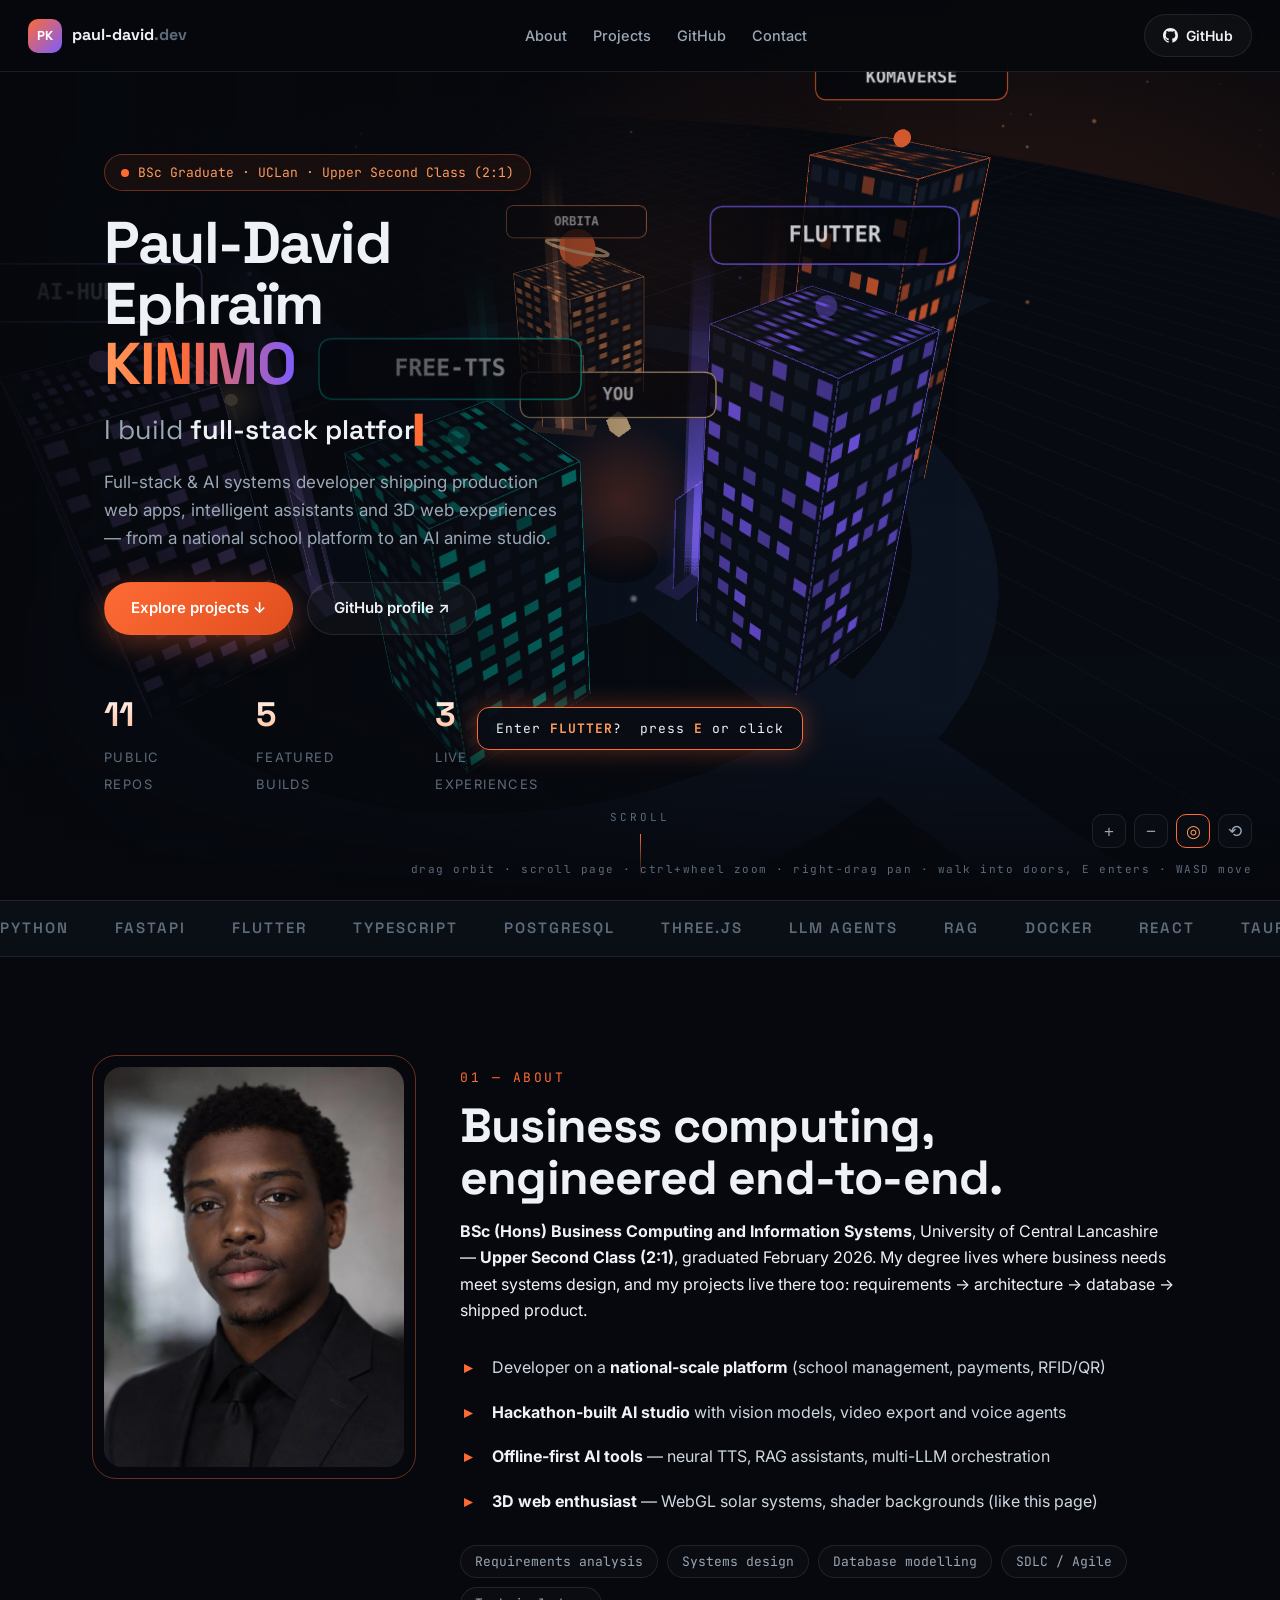
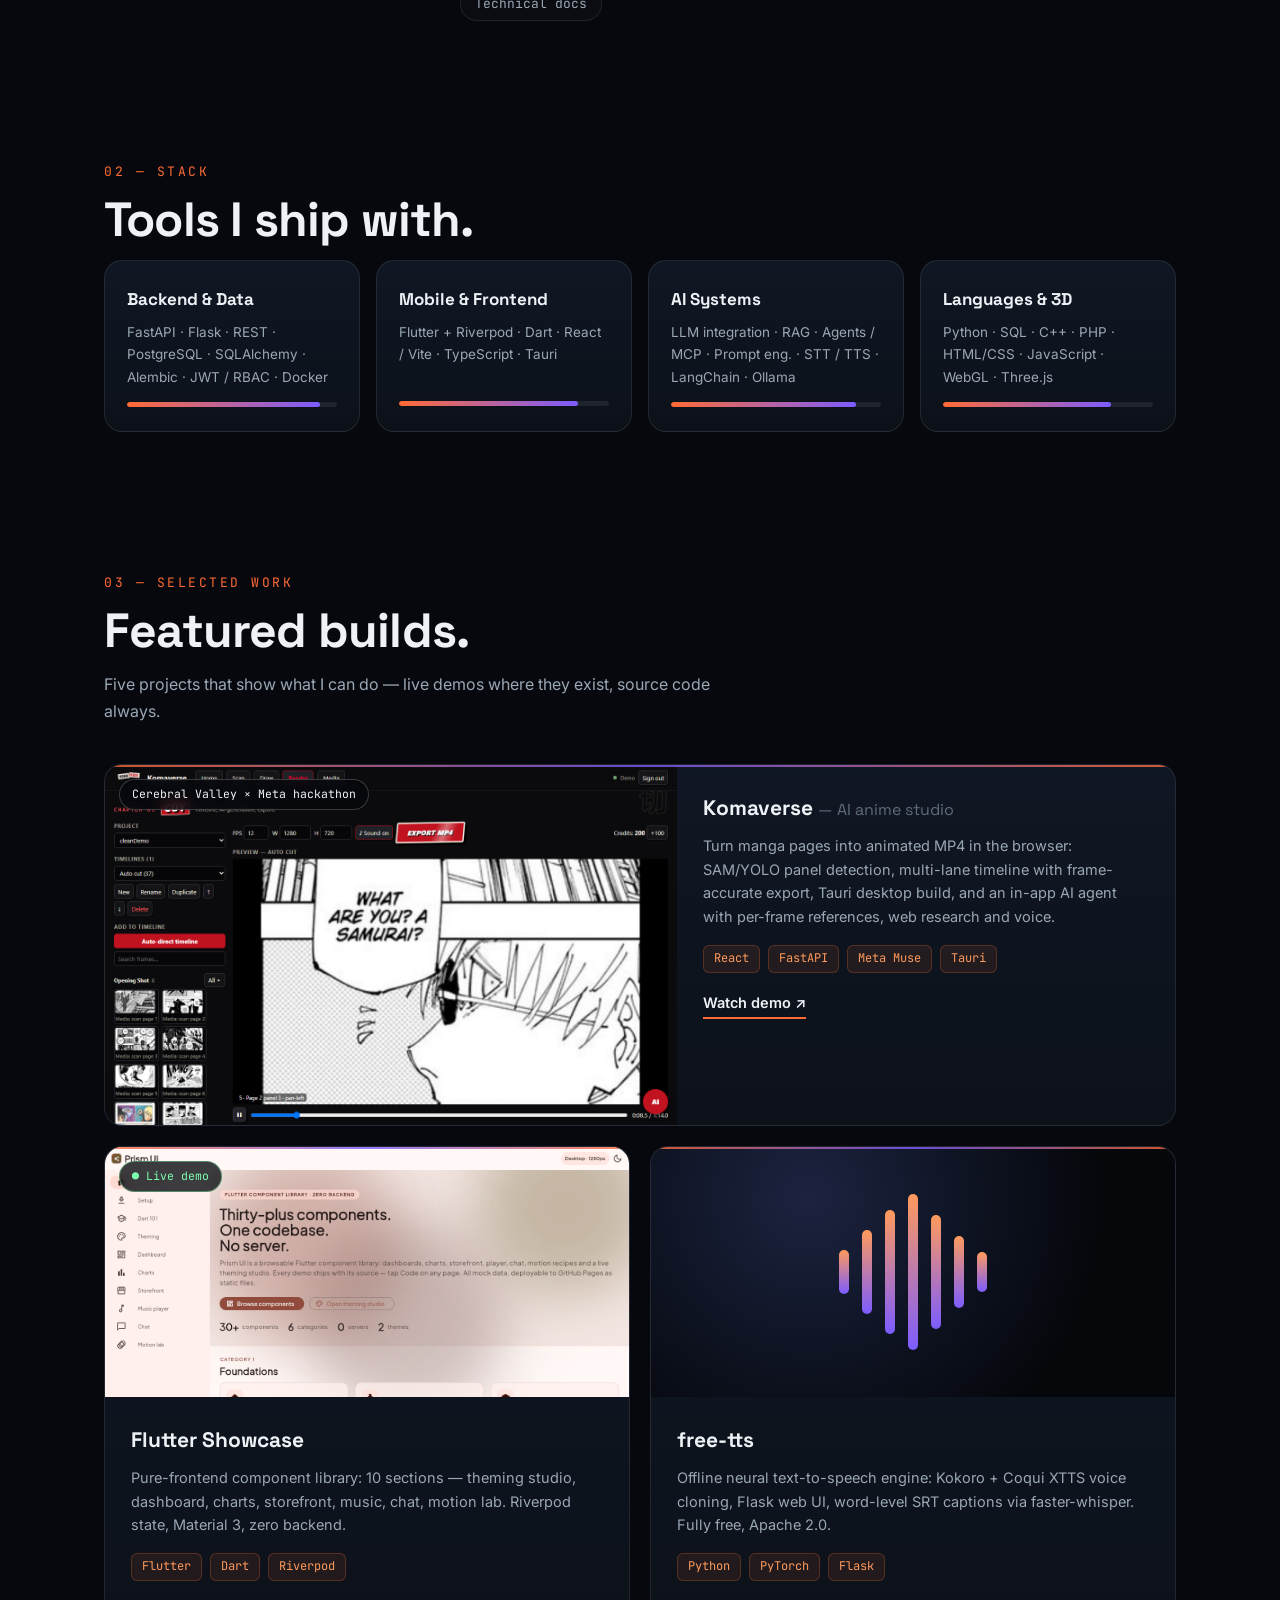
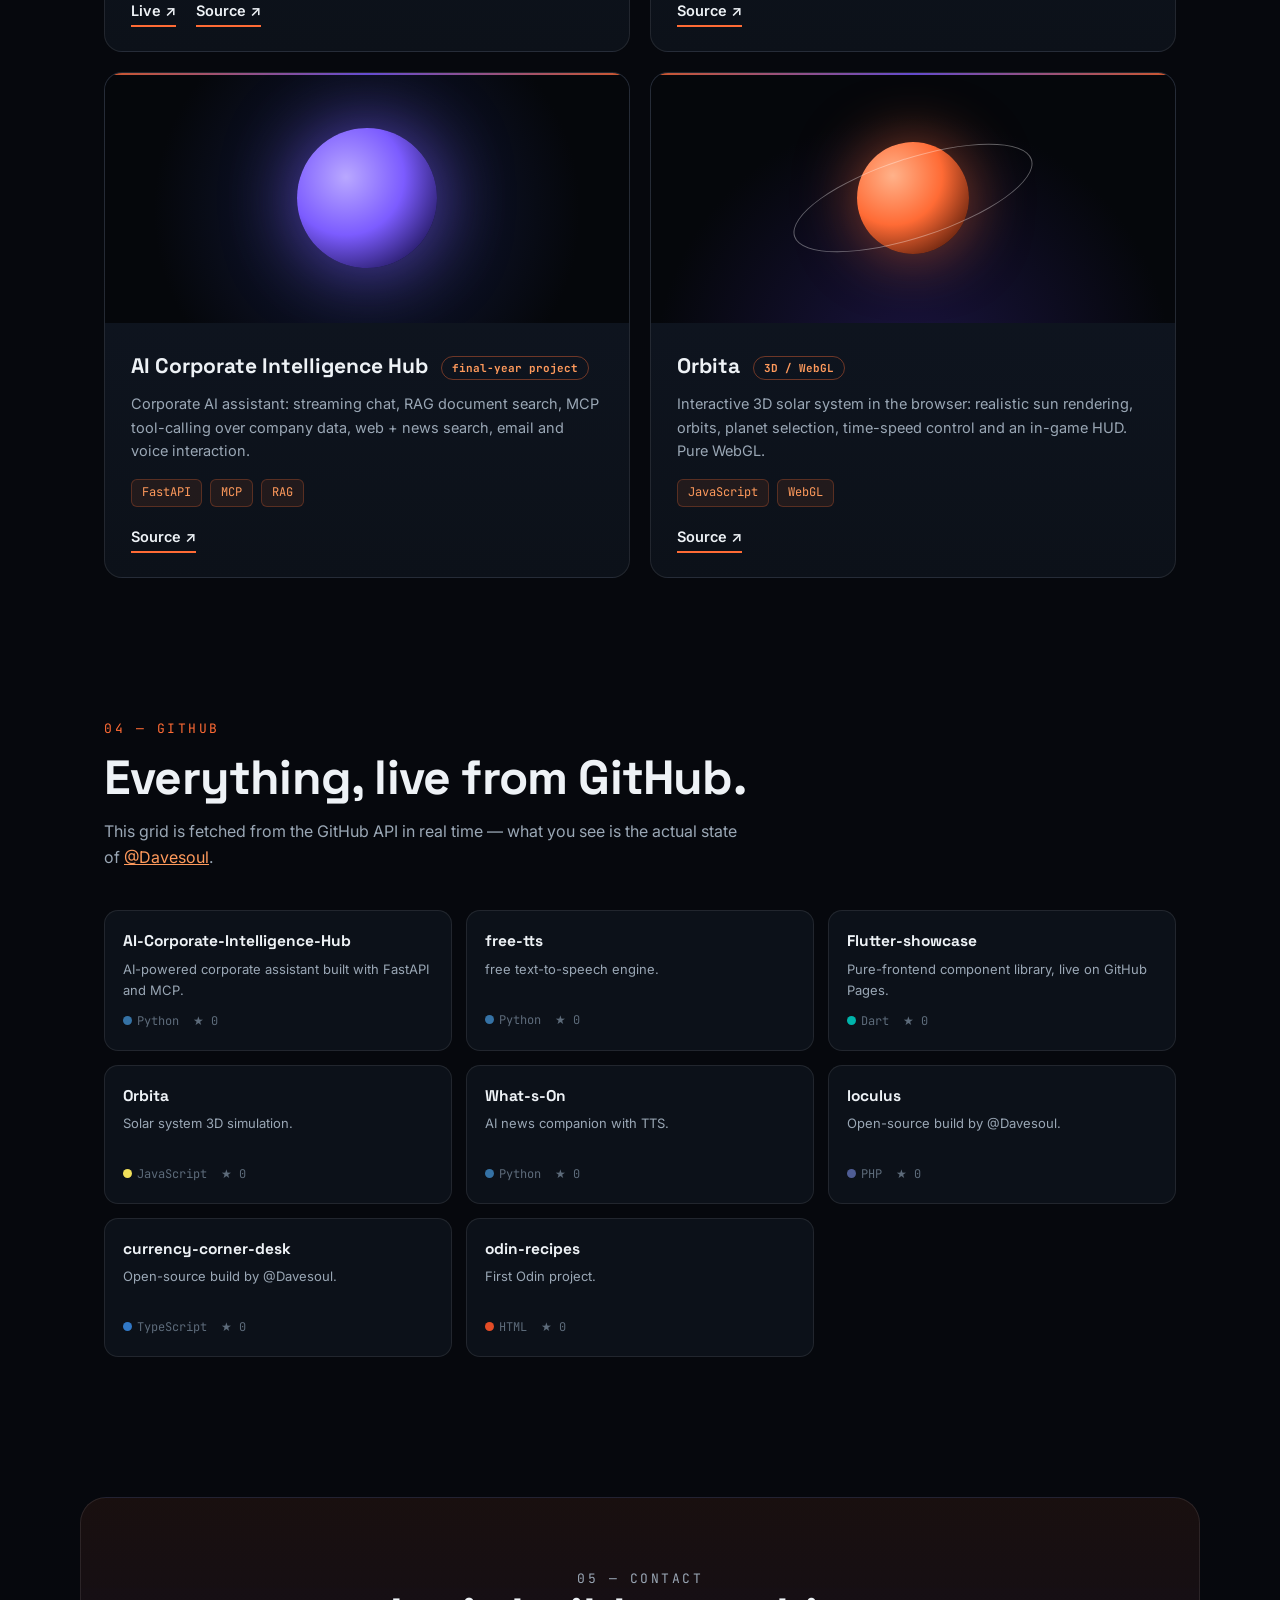
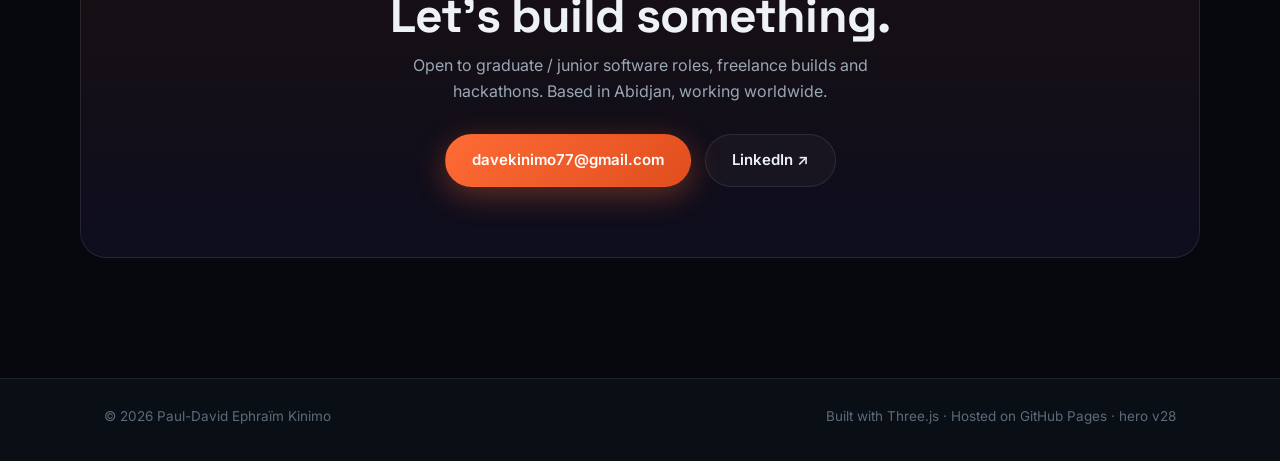
==== index.html @ 2ded1ed2 "HUD: driven-bone parent, metarig presence, hips track values, v28" ====
<!DOCTYPE html>
<html lang="en">
<head>
<meta charset="utf-8">
<meta name="viewport" content="width=device-width, initial-scale=1">
<title>Paul-David Ephraïm Kinimo — Software Engineer · Full-Stack & AI</title>
<meta name="description" content="Portfolio of Paul-David Ephraïm Kinimo: full-stack and AI systems developer. Komaverse, Flutter Showcase, free-tts, Nafema, Orbita.">
<meta property="og:title" content="Paul-David Ephraïm Kinimo — Software Engineer">
<meta property="og:description" content="Full-stack & AI systems developer. Selected work, live demos and open source.">
<meta property="og:type" content="website">
<link rel="icon" href="data:image/svg+xml,%3Csvg xmlns='http://www.w3.org/2000/svg' viewBox='0 0 64 64'%3E%3Crect width='64' height='64' rx='14' fill='%23ff6b35'/%3E%3Ctext x='32' y='42' font-family='Arial' font-size='28' font-weight='bold' text-anchor='middle' fill='white'%3EPK%3C/text%3E%3C/svg%3E">
<link rel="preconnect" href="https://fonts.googleapis.com">
<link rel="preconnect" href="https://fonts.gstatic.com" crossorigin>
<link href="https://fonts.googleapis.com/css2?family=Space+Grotesk:wght@400;500;600;700&family=Inter:wght@400;500;600&family=JetBrains+Mono:wght@400;500&display=swap" rel="stylesheet">
<link rel="stylesheet" href="styles.css?v=5">
</head>
<body>
<div class="cursor-glow" id="cursorGlow"></div>

<nav class="nav" id="nav">
  <a class="brand" href="#top"><span class="brand-mark">PK</span><span class="brand-name">paul-david<span class="dim">.dev</span></span></a>
  <div class="nav-links">
    <a href="#about">About</a>
    <a href="#projects">Projects</a>
    <a href="#github">GitHub</a>
    <a href="#contact">Contact</a>
  </div>
  <a class="btn btn-small" href="https://github.com/Davesoul" target="_blank" rel="noopener">
    <svg viewBox="0 0 16 16" width="15" height="15" fill="currentColor"><path d="M8 0C3.58 0 0 3.58 0 8c0 3.54 2.29 6.53 5.47 7.59.4.07.55-.17.55-.38 0-.19-.01-.82-.01-1.49-2.01.37-2.53-.49-2.69-.94-.09-.23-.48-.94-.82-1.13-.28-.15-.68-.52-.01-.53.63-.01 1.08.58 1.23.82.72 1.21 1.87.87 2.33.66.07-.52.28-.87.51-1.07-1.78-.2-3.64-.89-3.64-3.95 0-.87.31-1.59.82-2.15-.08-.2-.36-1.02.08-2.12 0 0 .67-.21 2.2.82.64-.18 1.32-.27 2-.27s1.36.09 2 .27c1.53-1.04 2.2-.82 2.2-.82.44 1.1.16 1.92.08 2.12.51.56.82 1.27.82 2.15 0 3.07-1.87 3.75-3.65 3.95.29.25.54.73.54 1.48 0 1.07-.01 1.93-.01 2.2 0 .21.15.46.55.38A8.01 8.01 0 0 0 16 8c0-4.42-3.58-8-8-8Z"/></svg>
    GitHub
  </a>
</nav>

<header class="hero" id="top">
  <canvas id="scene"></canvas>
  <div class="hero-shade" aria-hidden="true"></div>
  <div class="hero-inner">
   <div class="hero-copy">
    <p class="eyebrow reveal"><span class="pulse"></span>BSc Graduate · UCLan · Upper Second Class (2:1)</p>
    <h1 class="reveal">Paul-David Ephraïm<br><span class="grad">KINIMO</span></h1>
    <p class="typed-line reveal">I build <span id="typed" class="typed"></span><span class="caret">▍</span></p>
    <p class="lede reveal">Full-stack &amp; AI systems developer shipping production web apps, intelligent assistants and 3D web experiences — from a national school platform to an AI anime studio.</p>
    <div class="hero-cta reveal">
      <a class="btn btn-primary" href="#projects">Explore projects ↓</a>
      <a class="btn btn-ghost" href="https://github.com/Davesoul" target="_blank" rel="noopener">GitHub profile ↗</a>
    </div>
    <div class="stats reveal">
      <div class="stat"><b data-count="11">0</b><span>public repos</span></div>
      <div class="stat"><b data-count="5">0</b><span>featured builds</span></div>
      <div class="stat"><b data-count="3">0</b><span>live experiences</span></div>
    </div>
   </div>
  </div>
  <div class="scroll-hint">scroll<span></span></div>
  <div class="hero-hint">drag orbit · scroll page · ctrl+wheel zoom · right-drag pan · walk into doors, E enters · WASD move</div>
  <div class="door-prompt" id="doorPrompt" hidden></div>
  <div class="cam-controls">
    <button data-cam="zin" aria-label="Zoom in">+</button>
    <button data-cam="zout" aria-label="Zoom out">−</button>
    <button data-cam="follow" aria-label="Follow walker">◎</button>
    <button data-cam="reset" aria-label="Reset view">⟲</button>
  </div>
  <div class="webgl-status" id="webglStatus" hidden></div>
</header>

<div class="marquee"><div class="marquee-track" id="marqueeTrack">
  <span>Python</span><span>FastAPI</span><span>Flutter</span><span>TypeScript</span><span>PostgreSQL</span><span>Three.js</span><span>LLM Agents</span><span>RAG</span><span>Docker</span><span>React</span><span>Tauri</span><span>PyTorch</span>
</div></div>

<section class="section" id="about">
  <div class="wrap about-grid">
    <div class="about-photo reveal" data-tilt>
      <img src="assets/portrait.jpg" alt="Portrait of Paul-David Ephraïm Kinimo">
      <div class="photo-ring"></div>
    </div>
    <div>
      <p class="kicker reveal">01 — About</p>
      <h2 class="reveal">Business computing,<br>engineered end-to-end.</h2>
      <p class="reveal"><strong>BSc (Hons) Business Computing and Information Systems</strong>, University of Central Lancashire — <strong>Upper Second Class (2:1)</strong>, graduated February 2026. My degree lives where business needs meet systems design, and my projects live there too: requirements → architecture → database → shipped product.</p>
      <ul class="checklist reveal">
        <li>Developer on a <strong>national-scale platform</strong> (school management, payments, RFID/QR)</li>
        <li><strong>Hackathon-built AI studio</strong> with vision models, video export and voice agents</li>
        <li><strong>Offline-first AI tools</strong> — neural TTS, RAG assistants, multi-LLM orchestration</li>
        <li><strong>3D web enthusiast</strong> — WebGL solar systems, shader backgrounds (like this page)</li>
      </ul>
      <div class="chip-row reveal">
        <span class="chip">Requirements analysis</span><span class="chip">Systems design</span><span class="chip">Database modelling</span><span class="chip">SDLC / Agile</span><span class="chip">Technical docs</span>
      </div>
    </div>
  </div>
</section>

<section class="section" id="skills">
  <div class="wrap">
    <p class="kicker reveal">02 — Stack</p>
    <h2 class="reveal">Tools I ship with.</h2>
    <div class="skills-grid">
      <div class="skill-card reveal"><h3>Backend &amp; Data</h3><p>FastAPI · Flask · REST · PostgreSQL · SQLAlchemy · Alembic · JWT / RBAC · Docker</p><div class="bar"><i style="width:92%"></i></div></div>
      <div class="skill-card reveal"><h3>Mobile &amp; Frontend</h3><p>Flutter + Riverpod · Dart · React / Vite · TypeScript · Tauri</p><div class="bar"><i style="width:85%"></i></div></div>
      <div class="skill-card reveal"><h3>AI Systems</h3><p>LLM integration · RAG · Agents / MCP · Prompt eng. · STT / TTS · LangChain · Ollama</p><div class="bar"><i style="width:88%"></i></div></div>
      <div class="skill-card reveal"><h3>Languages &amp; 3D</h3><p>Python · SQL · C++ · PHP · HTML/CSS · JavaScript · WebGL · Three.js</p><div class="bar"><i style="width:80%"></i></div></div>
    </div>
  </div>
</section>

<section class="section" id="projects">
  <div class="wrap">
    <p class="kicker reveal">03 — Selected work</p>
    <h2 class="reveal">Featured builds.</h2>
    <p class="sub reveal">Five projects that show what I can do — live demos where they exist, source code always.</p>
    <div class="proj-grid">

      <article class="card span2 reveal" data-tilt>
        <div class="thumb video-embed"><iframe src="https://www.youtube-nocookie.com/embed/npx_7S3tkvU?rel=0" title="Komaverse — hackathon walkthrough" loading="lazy" allow="accelerometer; autoplay; clipboard-write; encrypted-media; gyroscope; picture-in-picture" allowfullscreen></iframe><span class="badge">Cerebral Valley × Meta hackathon</span></div>
        <div class="card-body">
          <h3>Komaverse <span class="arrow">— AI anime studio</span></h3>
          <p>Turn manga pages into animated MP4 in the browser: SAM/YOLO panel detection, multi-lane timeline with frame-accurate export, Tauri desktop build, and an in-app AI agent with per-frame references, web research and voice.</p>
          <div class="tags"><span>React</span><span>FastAPI</span><span>Meta Muse</span><span>Tauri</span></div>
          <div class="links"><a href="https://youtu.be/npx_7S3tkvU" target="_blank" rel="noopener">Watch demo ↗</a></div>
        </div>
      </article>

      <article class="card reveal" data-tilt>
        <div class="thumb"><img src="assets/flutter-showcase.png" alt="Flutter Showcase live demo screenshot" loading="lazy"><span class="badge live">● Live demo</span></div>
        <div class="card-body">
          <h3>Flutter Showcase</h3>
          <p>Pure-frontend component library: 10 sections — theming studio, dashboard, charts, storefront, music, chat, motion lab. Riverpod state, Material 3, zero backend.</p>
          <div class="tags"><span>Flutter</span><span>Dart</span><span>Riverpod</span></div>
          <div class="links"><a href="https://davesoul.github.io/Flutter-showcase/" target="_blank" rel="noopener">Live ↗</a><a href="https://github.com/Davesoul/Flutter-showcase" target="_blank" rel="noopener">Source ↗</a></div>
        </div>
      </article>

      <article class="card reveal" data-tilt>
        <div class="thumb thumb-tts"><div class="wave" aria-hidden="true"><i></i><i></i><i></i><i></i><i></i><i></i><i></i></div></div>
        <div class="card-body">
          <h3>free-tts</h3>
          <p>Offline neural text-to-speech engine: Kokoro + Coqui XTTS voice cloning, Flask web UI, word-level SRT captions via faster-whisper. Fully free, Apache 2.0.</p>
          <div class="tags"><span>Python</span><span>PyTorch</span><span>Flask</span></div>
          <div class="links"><a href="https://github.com/Davesoul/free-tts" target="_blank" rel="noopener">Source ↗</a></div>
        </div>
      </article>

      <article class="card reveal" data-tilt>
        <div class="thumb thumb-ai"><div class="orb" aria-hidden="true"></div></div>
        <div class="card-body">
          <h3>AI Corporate Intelligence Hub <span class="mini">final-year project</span></h3>
          <p>Corporate AI assistant: streaming chat, RAG document search, MCP tool-calling over company data, web + news search, email and voice interaction.</p>
          <div class="tags"><span>FastAPI</span><span>MCP</span><span>RAG</span></div>
          <div class="links"><a href="https://github.com/Davesoul/AI-Corporate-Intelligence-Hub" target="_blank" rel="noopener">Source ↗</a></div>
        </div>
      </article>

      <article class="card reveal" data-tilt>
        <div class="thumb thumb-orbita"><div class="planet" aria-hidden="true"></div><div class="orbit-ring" aria-hidden="true"></div></div>
        <div class="card-body">
          <h3>Orbita <span class="mini">3D / WebGL</span></h3>
          <p>Interactive 3D solar system in the browser: realistic sun rendering, orbits, planet selection, time-speed control and an in-game HUD. Pure WebGL.</p>
          <div class="tags"><span>JavaScript</span><span>WebGL</span></div>
          <div class="links"><a href="https://github.com/Davesoul/Orbita" target="_blank" rel="noopener">Source ↗</a></div>
        </div>
      </article>

    </div>

  </div>
</section>

<section class="section" id="github">
  <div class="wrap">
    <p class="kicker reveal">04 — GitHub</p>
    <h2 class="reveal">Everything, live from GitHub.</h2>
    <p class="sub reveal">This grid is fetched from the GitHub API in real time — what you see is the actual state of <a class="inline" href="https://github.com/Davesoul" target="_blank" rel="noopener">@Davesoul</a>.</p>
    <div class="repo-grid" id="repoGrid"><p class="loading">Loading repositories…</p></div>
  </div>
</section>

<section class="section" id="contact">
  <div class="wrap contact-box reveal">
    <p class="kicker">05 — Contact</p>
    <h2>Let's build something.</h2>
    <p>Open to graduate / junior software roles, freelance builds and hackathons. Based in Abidjan, working worldwide.</p>
    <div class="hero-cta">
      <a class="btn btn-primary" href="mailto:davekinimo77@gmail.com">davekinimo77@gmail.com</a>
      <a class="btn btn-ghost" href="https://www.linkedin.com/in/dave-kinimo-028955311/" target="_blank" rel="noopener">LinkedIn ↗</a>
    </div>
  </div>
</section>

<footer>
  <div class="wrap foot">
    <span>© <span id="year">2026</span> Paul-David Ephraïm Kinimo</span>
    <span>Built with Three.js · Hosted on GitHub Pages · <span id="heroVer">hero v28</span></span>
  </div>
</footer>

<script src="vendor/three.min.js"></script>
<script src="vendor/fflate.min.js"></script>
<script src="vendor/FBXLoader.js"></script>
<script src="main.js?v=5" defer></script>
<script src="hero.js?v=28" defer></script>
</body>
</html>
---- styles.css ----
:root{
  --bg:#06080d; --bg2:#0a0e15; --panel:#0c1119; --panel2:#101724;
  --ink:#eef2f6; --muted:#9aa7b5; --faint:#5d6b7a;
  --ember:#ff6b35; --ember2:#ff9a5c; --violet:#7c5cff;
  --line:rgba(255,255,255,.09); --radius:18px;
  --font-d:'Space Grotesk',sans-serif; --font-b:'Inter',sans-serif; --font-m:'JetBrains Mono',monospace;
}
*{margin:0;padding:0;box-sizing:border-box}
html{scroll-behavior:smooth}
body{background:var(--bg);color:var(--ink);font-family:var(--font-b);font-size:16px;line-height:1.65;overflow-x:hidden}
::selection{background:var(--ember);color:#000}
a{color:inherit}
.wrap{max-width:1120px;margin:0 auto;padding:0 24px}
.cursor-glow{position:fixed;width:520px;height:520px;border-radius:50%;pointer-events:none;z-index:1;
  background:radial-gradient(circle,rgba(255,107,53,.07),transparent 65%);transform:translate(-50%,-50%);left:50%;top:30%}
/* ---------- nav ---------- */
.nav{position:fixed;top:0;left:0;right:0;z-index:50;display:flex;align-items:center;justify-content:space-between;
  padding:14px 28px;background:rgba(6,8,13,.9);backdrop-filter:blur(16px);-webkit-backdrop-filter:blur(16px);border-bottom:1px solid var(--line)}
.brand{display:flex;align-items:center;gap:10px;text-decoration:none;font-family:var(--font-d);font-weight:700}
.brand-mark{display:grid;place-items:center;width:34px;height:34px;border-radius:10px;font-size:13px;
  background:linear-gradient(135deg,var(--ember),var(--violet));color:#fff}
.brand-name .dim{color:var(--faint)}
.nav-links{display:flex;gap:26px}
.nav-links a{text-decoration:none;color:var(--muted);font-size:14.5px;font-weight:500;transition:color .2s}
.nav-links a:hover{color:var(--ink)}
.nav-links a.active{color:var(--ember2)}
/* ---------- buttons ---------- */
.btn{display:inline-flex;align-items:center;gap:8px;padding:13px 26px;border-radius:999px;font-weight:600;font-size:15px;
  text-decoration:none;transition:transform .18s,box-shadow .18s,background .18s,border-color .18s;border:1px solid transparent;cursor:pointer}
.btn:hover{transform:translateY(-2px)}
.btn-primary{background:linear-gradient(135deg,var(--ember),#e14e1e);color:#fff;box-shadow:0 8px 30px rgba(255,107,53,.35)}
.btn-ghost{border-color:var(--line);color:var(--ink);background:rgba(255,255,255,.03)}
.btn-ghost:hover{border-color:var(--ember)}
.btn-small{padding:9px 18px;font-size:14px;border-color:var(--line);background:rgba(255,255,255,.03)}
/* ---------- hero ---------- */
.hero{position:relative;min-height:100vh;display:flex;align-items:center;overflow:hidden;
  background:
    radial-gradient(900px 500px at 78% 30%,rgba(255,107,53,.14),transparent 65%),
    radial-gradient(700px 500px at 12% 85%,rgba(124,92,255,.12),transparent 65%),
    radial-gradient(500px 400px at 50% 50%,rgba(255,107,53,.05),transparent 70%),
    var(--bg)}
#scene{position:absolute;inset:0;width:100%;height:100%;display:block}
.hero-shade{position:absolute;inset:0;z-index:1;pointer-events:none;background:
    linear-gradient(90deg,rgba(6,8,13,.94),rgba(6,8,13,.62) 32%,rgba(6,8,13,.15) 55%,rgba(6,8,13,0) 75%),
    linear-gradient(0deg,var(--bg) 0%,rgba(6,8,13,0) 22%)}
.hero-inner{position:relative;z-index:2;max-width:1120px;margin:0 auto;padding:130px 24px 80px;width:100%}
.eyebrow{display:inline-flex;align-items:center;gap:9px;font-family:var(--font-m);font-size:13px;color:var(--ember2);
  border:1px solid rgba(255,107,53,.35);border-radius:999px;padding:7px 16px;background:rgba(255,107,53,.07);margin-bottom:22px}
.pulse{width:8px;height:8px;border-radius:50%;background:var(--ember);animation:pulse 1.8s infinite}
@keyframes pulse{0%,100%{box-shadow:0 0 0 0 rgba(255,107,53,.5)}50%{box-shadow:0 0 0 9px rgba(255,107,53,0)}}
.hero h1{font-family:var(--font-d);font-size:clamp(44px,7.5vw,92px);line-height:1.02;letter-spacing:-1.5px;font-weight:700}
.grad{background:linear-gradient(92deg,var(--ember2),var(--ember) 40%,var(--violet));-webkit-background-clip:text;background-clip:text;color:transparent}
.typed-line{font-family:var(--font-d);font-size:clamp(19px,2.6vw,27px);margin-top:14px;color:var(--muted);min-height:1.6em}
.typed{color:var(--ink);font-weight:600}
.caret{color:var(--ember);animation:blink 1s steps(1) infinite}
@keyframes blink{50%{opacity:0}}
.lede{max-width:620px;color:var(--muted);margin-top:16px;font-size:17px}
.hero-cta{display:flex;gap:14px;margin-top:30px;flex-wrap:wrap}
.stats{display:flex;gap:44px;margin-top:52px}
.stat b{display:block;font-family:var(--font-d);font-size:34px;background:linear-gradient(180deg,#fff,#ffb28a);-webkit-background-clip:text;background-clip:text;color:transparent}
.stat span{font-size:13px;color:var(--faint);text-transform:uppercase;letter-spacing:1.4px}
.scroll-hint{position:absolute;bottom:22px;left:50%;transform:translateX(-50%);font-family:var(--font-m);font-size:11px;
  letter-spacing:3px;color:var(--faint);text-transform:uppercase;display:flex;flex-direction:column;align-items:center;gap:8px;z-index:2}
.scroll-hint span{width:1px;height:44px;background:linear-gradient(var(--ember),transparent);animation:drop 1.8s infinite}
@keyframes drop{0%{transform:scaleY(0);transform-origin:top}55%{transform:scaleY(1);transform-origin:top}56%{transform-origin:bottom}100%{transform:scaleY(0);transform-origin:bottom}}
.hero-hint{position:absolute;bottom:22px;right:28px;font-family:var(--font-m);font-size:11px;letter-spacing:1.5px;
  color:var(--faint);z-index:2;text-align:right}
@media(max-width:900px){.hero-hint{bottom:12px;right:12px;left:12px;text-align:center;font-size:10px}}
.cam-controls{position:absolute;bottom:52px;right:28px;z-index:2;display:flex;gap:8px}
.cam-controls button{width:34px;height:34px;border-radius:10px;border:1px solid var(--line);
  background:rgba(10,14,21,.8);color:var(--muted);font-size:17px;line-height:1;cursor:pointer;backdrop-filter:blur(8px);
  display:grid;place-items:center;transition:border-color .2s,color .2s}
.cam-controls button:hover{border-color:var(--ember);color:var(--ink)}
.cam-controls button.on{border-color:var(--ember);color:var(--ember2)}
#scene{touch-action:pan-y}
.door-prompt{position:absolute;bottom:150px;left:50%;transform:translateX(-50%);z-index:3;font-family:var(--font-m);
  font-size:13px;letter-spacing:1px;color:var(--ink);background:rgba(10,14,21,.92);border:1px solid var(--ember);
  border-radius:12px;padding:10px 18px;cursor:pointer;box-shadow:0 0 24px rgba(255,107,53,.35);white-space:nowrap}
.door-prompt b{color:var(--ember2)}
.door-prompt[hidden]{display:none}
.hero-inner{pointer-events:none}
.hero-inner a{pointer-events:auto}
.hero-copy{max-width:470px}
.hero h1{font-size:clamp(40px,4.6vw,62px)}
html,body{overflow-x:hidden}
@media(max-width:900px){
  .hero h1{font-size:clamp(1.9rem,10vw,2.6rem)}
  .typed-line{font-size:1rem}
  .stat b{font-size:26px}
  .stat span{font-size:11px;letter-spacing:1px}
  .eyebrow{font-size:10px;max-width:100%}
  .lede{font-size:.95rem;max-width:100%}
  .stats{flex-wrap:wrap;gap:14px}
  .door-prompt{white-space:normal;text-align:center;max-width:92vw;bottom:auto;top:120px;font-size:12px}
  .hero-hint{font-size:9px;white-space:normal;max-width:92vw;overflow-wrap:anywhere}
  .nav-links{display:none}
  .nav{padding:12px 16px}
  .btn-small{padding:9px 14px;font-size:13px}
  .lede{overflow-wrap:break-word}
  .hero-inner{padding:110px 18px 0}
}
.webgl-status{position:absolute;bottom:100px;right:28px;z-index:2;max-width:340px;font-family:var(--font-m);
  font-size:12px;color:#ffd9a0;background:rgba(60,20,5,.85);border:1px solid rgba(255,107,53,.6);
  border-radius:12px;padding:10px 14px}
.webgl-status[hidden]{display:none}
/* ---------- marquee ---------- */
.marquee{border-top:1px solid var(--line);border-bottom:1px solid var(--line);overflow:hidden;background:var(--bg2);padding:15px 0;position:relative;z-index:2}
.marquee-track{display:flex;gap:46px;width:max-content;animation:scroll 26s linear infinite;font-family:var(--font-d);font-weight:600;
  font-size:15px;letter-spacing:2px;text-transform:uppercase;color:var(--faint);white-space:nowrap}
.marquee-track span:hover{color:var(--ember2)}
@keyframes scroll{to{transform:translateX(-50%)}}
/* ---------- sections ---------- */
.section{padding:110px 0 30px;position:relative;z-index:2}
.kicker{font-family:var(--font-m);font-size:13px;letter-spacing:2.5px;color:var(--ember);text-transform:uppercase;margin-bottom:12px}
.section h2{font-family:var(--font-d);font-size:clamp(30px,4.4vw,48px);letter-spacing:-.8px;line-height:1.08;margin-bottom:14px}
.sub{color:var(--muted);max-width:640px;margin-bottom:40px}
.sub .inline{color:var(--ember2)}
/* ---------- about ---------- */
.about-grid{display:grid;grid-template-columns:300px 1fr;gap:56px;align-items:start}
.about-photo{position:relative}
.about-photo img{width:100%;aspect-ratio:3/4;object-fit:cover;object-position:top;border-radius:var(--radius);display:block;filter:saturate(.92)}
.photo-ring{position:absolute;inset:-12px;border:1px solid rgba(255,107,53,.4);border-radius:24px;pointer-events:none;animation:ringpulse 3s ease-in-out infinite}
@keyframes ringpulse{0%,100%{box-shadow:0 0 0 0 rgba(255,107,53,0);border-color:rgba(255,107,53,.4)}50%{box-shadow:0 0 34px 2px rgba(255,107,53,.35);border-color:rgba(255,107,53,.9)}}
.about-photo{transition:transform .25s}
.about-photo img{transition:box-shadow .3s}
.about-photo:hover img{box-shadow:0 24px 70px rgba(255,107,53,.35)}
.checklist{list-style:none;margin:22px 0}
.checklist li{padding:9px 0 9px 32px;position:relative;color:#cfd8e1}
.checklist li::before{content:"▸";position:absolute;left:4px;color:var(--ember);font-weight:700}
.checklist strong{color:var(--ink)}
.chip-row{display:flex;flex-wrap:wrap;gap:9px}
.chip{font-size:13px;font-family:var(--font-m);border:1px solid var(--line);border-radius:999px;padding:5px 14px;color:var(--muted);background:rgba(255,255,255,.02)}
/* ---------- skills ---------- */
.skills-grid{display:grid;grid-template-columns:repeat(4,1fr);gap:16px}
.skill-card{background:linear-gradient(180deg,var(--panel2),var(--panel));border:1px solid var(--line);border-radius:var(--radius);padding:24px 22px;transition:border-color .25s,transform .25s}
.skill-card:hover{border-color:rgba(255,107,53,.5);transform:translateY(-4px)}
.skill-card h3{font-family:var(--font-d);font-size:17px;margin-bottom:8px}
.skill-card p{font-size:13.5px;color:var(--muted);min-height:66px}
.bar{height:5px;border-radius:3px;background:rgba(255,255,255,.08);margin-top:14px;overflow:hidden}
.bar i{display:block;height:100%;border-radius:3px;background:linear-gradient(90deg,var(--ember),var(--violet))}
/* ---------- projects ---------- */
.proj-grid{display:grid;grid-template-columns:repeat(2,1fr);gap:20px}
.card{background:linear-gradient(180deg,var(--panel2),var(--panel));border:1px solid var(--line);border-radius:var(--radius);
  overflow:hidden;transition:transform .25s,border-color .25s,box-shadow .25s;will-change:transform}
.card:hover{border-color:rgba(255,107,53,.55);box-shadow:0 24px 60px rgba(0,0,0,.5)}
.card.span2{grid-column:span 2;display:grid;grid-template-columns:1.15fr 1fr}
.card.span2 .thumb{min-height:360px}
.thumb{position:relative;min-height:250px;overflow:hidden;background:#05070b}
.thumb img,.thumb video,.thumb iframe{width:100%;height:100%;object-fit:cover;object-position:top;display:block;position:absolute;inset:0;transition:transform .5s;border:0}
.thumb.video-embed{background:url(assets/komaverse.png) center top/cover no-repeat}
.card:hover .thumb img,.card:hover .thumb video{transform:scale(1.07)}
.card::before{content:"";position:absolute;top:0;left:0;right:0;height:2px;z-index:2;
  background:linear-gradient(90deg,var(--ember),var(--violet),var(--ember));opacity:.8}
.badge{position:absolute;top:14px;left:14px;font-family:var(--font-m);font-size:11.5px;background:rgba(6,8,13,.78);color:var(--ink);
  border:1px solid rgba(255,255,255,.2);padding:5px 12px;border-radius:999px;backdrop-filter:blur(6px)}
.badge.live{color:#7dffb0;border-color:rgba(125,255,176,.4)}
.card-body{padding:26px 26px 24px}
.card-body h3{font-family:var(--font-d);font-size:21px;margin-bottom:8px}
.card-body h3 .arrow{color:var(--faint);font-weight:400;font-size:16px}
.card-body .mini{display:inline-block;vertical-align:middle;font-family:var(--font-m);font-size:11px;color:var(--ember2);
  border:1px solid rgba(255,107,53,.4);border-radius:999px;padding:2px 10px;margin-left:8px}
.card-body p{color:var(--muted);font-size:14.5px}
.tags{display:flex;flex-wrap:wrap;gap:8px;margin:16px 0 18px}
.tags span{font-family:var(--font-m);font-size:12px;color:var(--ember2);background:rgba(255,107,53,.09);
  border:1px solid rgba(255,107,53,.25);border-radius:6px;padding:3px 10px}
.links{display:flex;gap:20px}
.links a{font-weight:600;font-size:14.5px;text-decoration:none;color:var(--ink);border-bottom:2px solid var(--ember);padding-bottom:2px}
.links a:hover{color:var(--ember2)}
/* css-art thumbs */
.thumb-tts{background:radial-gradient(circle at 30% 20%,#1b2340,#05070b 70%)}
.wave{position:absolute;inset:0;display:flex;align-items:center;justify-content:center;gap:13px}
.wave i{width:10px;border-radius:5px;background:linear-gradient(180deg,var(--ember2),var(--violet));animation:wv 1.2s ease-in-out infinite}
.wave i:nth-child(1){height:44px}.wave i:nth-child(2){height:84px;animation-delay:.1s}.wave i:nth-child(3){height:124px;animation-delay:.2s}
.wave i:nth-child(4){height:156px;animation-delay:.3s}.wave i:nth-child(5){height:114px;animation-delay:.4s}
.wave i:nth-child(6){height:72px;animation-delay:.5s}.wave i:nth-child(7){height:40px;animation-delay:.6s}
@keyframes wv{0%,100%{transform:scaleY(.55)}50%{transform:scaleY(1)}}
.thumb-ai{background:radial-gradient(circle at 50% 55%,#141b3d,#05070b 72%)}
.orb{position:absolute;top:50%;left:50%;width:140px;height:140px;transform:translate(-50%,-50%);border-radius:50%;
  background:radial-gradient(circle at 35% 35%,#b9a8ff,#7c5cff 45%,#2a1e6e 80%);box-shadow:0 0 70px rgba(124,92,255,.65);animation:float 5s ease-in-out infinite}
@keyframes float{0%,100%{transform:translate(-50%,-54%)}50%{transform:translate(-50%,-46%)}}
.thumb-nafema{background:linear-gradient(135deg,#0d1622,#123524)}
.grid-lines{position:absolute;inset:0;background-image:linear-gradient(rgba(125,255,176,.13) 1px,transparent 1px),linear-gradient(90deg,rgba(125,255,176,.13) 1px,transparent 1px);background-size:34px 34px;mask-image:radial-gradient(circle at 50% 50%,#000 30%,transparent 75%)}
.thumb-orbita{background:radial-gradient(circle at 50% 120%,#1a1440,#05070b 65%)}
.planet{position:absolute;top:50%;left:50%;width:112px;height:112px;transform:translate(-50%,-50%);border-radius:50%;
  background:radial-gradient(circle at 32% 30%,#ffb28a,var(--ember) 45%,#5e1f0c 85%);box-shadow:0 0 60px rgba(255,107,53,.55)}
.orbit-ring{position:absolute;top:50%;left:50%;width:250px;height:80px;transform:translate(-50%,-50%) rotate(-18deg);
  border:1px solid rgba(255,255,255,.35);border-radius:50%}
/* ---------- github section ---------- */
.repo-grid{display:grid;grid-template-columns:repeat(3,1fr);gap:14px;margin-top:8px}
.repo{background:var(--panel);border:1px solid var(--line);border-radius:14px;padding:18px;transition:border-color .2s,transform .2s;text-decoration:none;display:block}
.repo:hover{border-color:rgba(124,92,255,.6);transform:translateY(-3px)}
.repo h4{font-family:var(--font-d);font-size:15.5px;margin-bottom:4px;word-break:break-word}
.repo p{font-size:13px;color:var(--muted);min-height:42px;margin-bottom:10px}
.repo-meta{display:flex;align-items:center;gap:14px;font-family:var(--font-m);font-size:12px;color:var(--faint)}
.dot{width:9px;height:9px;border-radius:50%;display:inline-block;margin-right:5px}
.loading{color:var(--faint);font-family:var(--font-m)}
/* ---------- contact / footer ---------- */
.contact-box{text-align:center;background:linear-gradient(180deg,rgba(255,107,53,.08),rgba(124,92,255,.07));
  border:1px solid var(--line);border-radius:26px;padding:70px 30px;margin-bottom:90px}
.contact-box h2{margin-bottom:10px}
.contact-box p{color:var(--muted);max-width:520px;margin:0 auto}
.contact-box .hero-cta{justify-content:center}
footer{border-top:1px solid var(--line);padding:26px 0 34px;background:var(--bg2);position:relative;z-index:2}
.foot{display:flex;justify-content:space-between;gap:12px;flex-wrap:wrap;color:var(--faint);font-size:13.5px}
/* ---------- reveal ---------- */
.reveal{opacity:0;transform:translateY(26px);transition:opacity .7s ease,transform .7s ease}
.reveal.in{opacity:1;transform:none}
/* ---------- toast ---------- */
.toast{position:fixed;bottom:26px;left:50%;transform:translateX(-50%) translateY(20px);background:var(--panel2);
  border:1px solid rgba(255,107,53,.5);color:var(--ink);font-size:14px;padding:12px 22px;border-radius:999px;
  opacity:0;transition:opacity .3s,transform .3s;z-index:99;pointer-events:none}
.toast.show{opacity:1;transform:translateX(-50%) translateY(0)}
@media (prefers-reduced-motion:reduce){.reveal{opacity:1;transform:none}.marquee-track{animation:none}.wave i,.orb{animation:none}}
@media(max-width:900px){
  .about-grid{grid-template-columns:1fr;gap:34px}
  .about-photo{max-width:260px}
  .skills-grid{grid-template-columns:repeat(2,1fr)}
  .proj-grid{grid-template-columns:1fr}
  .card.span2{grid-column:span 1;grid-template-columns:1fr}
  .repo-grid{grid-template-columns:1fr 1fr}
  .nav-links{display:none}
}
@media(max-width:560px){.skills-grid,.repo-grid{grid-template-columns:1fr}.stats{gap:26px}}
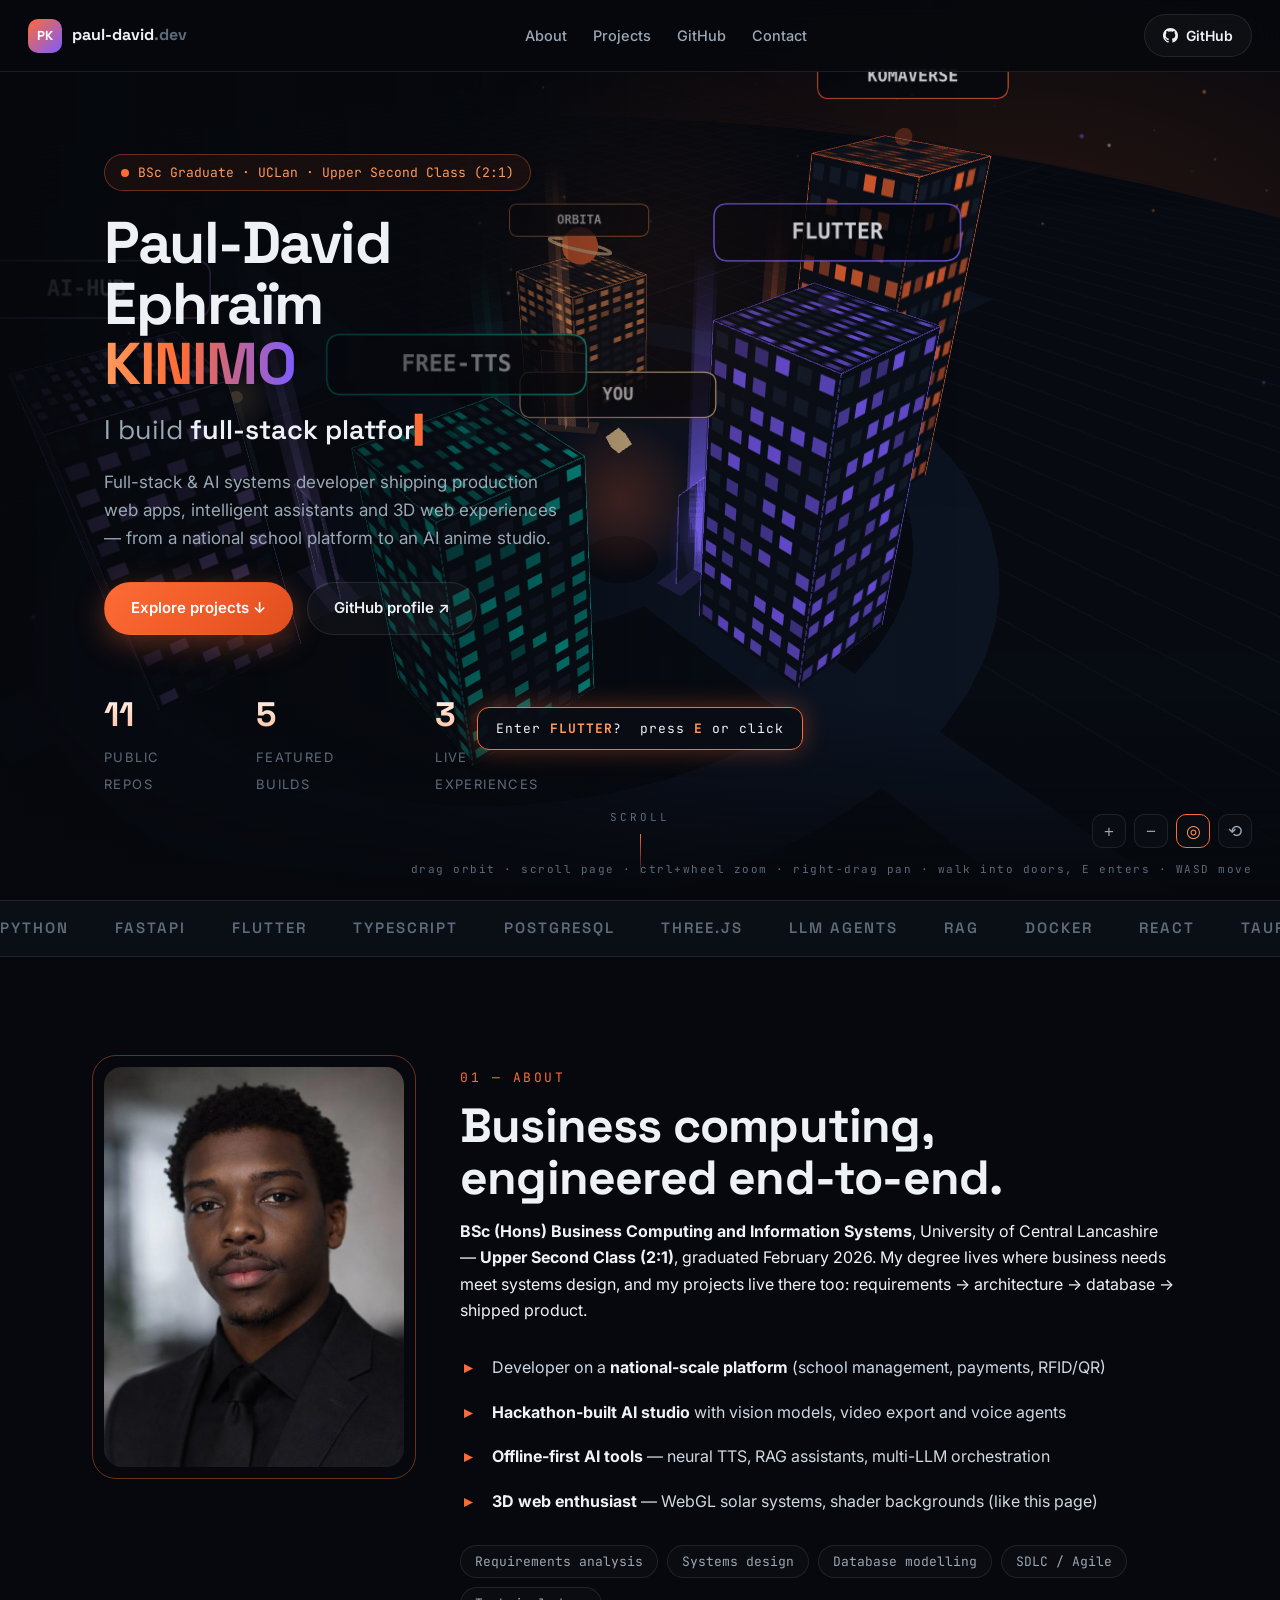
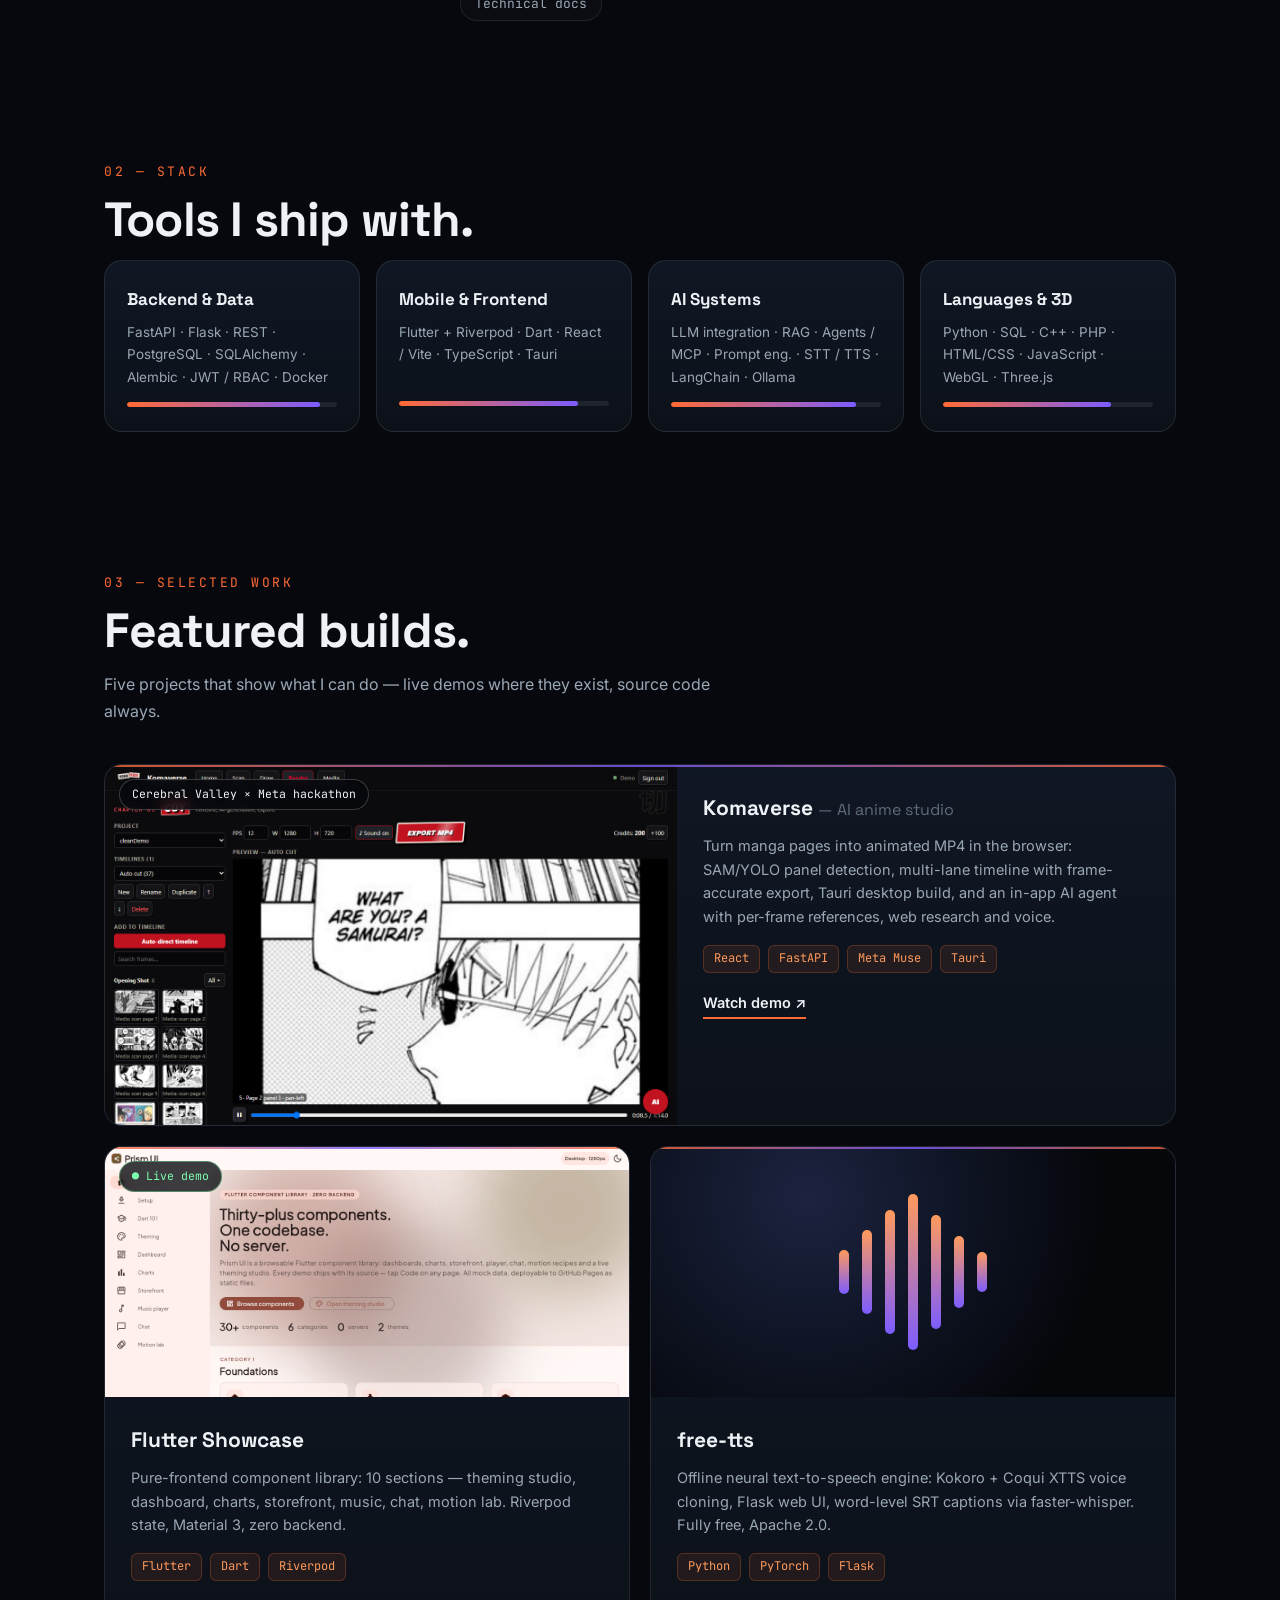
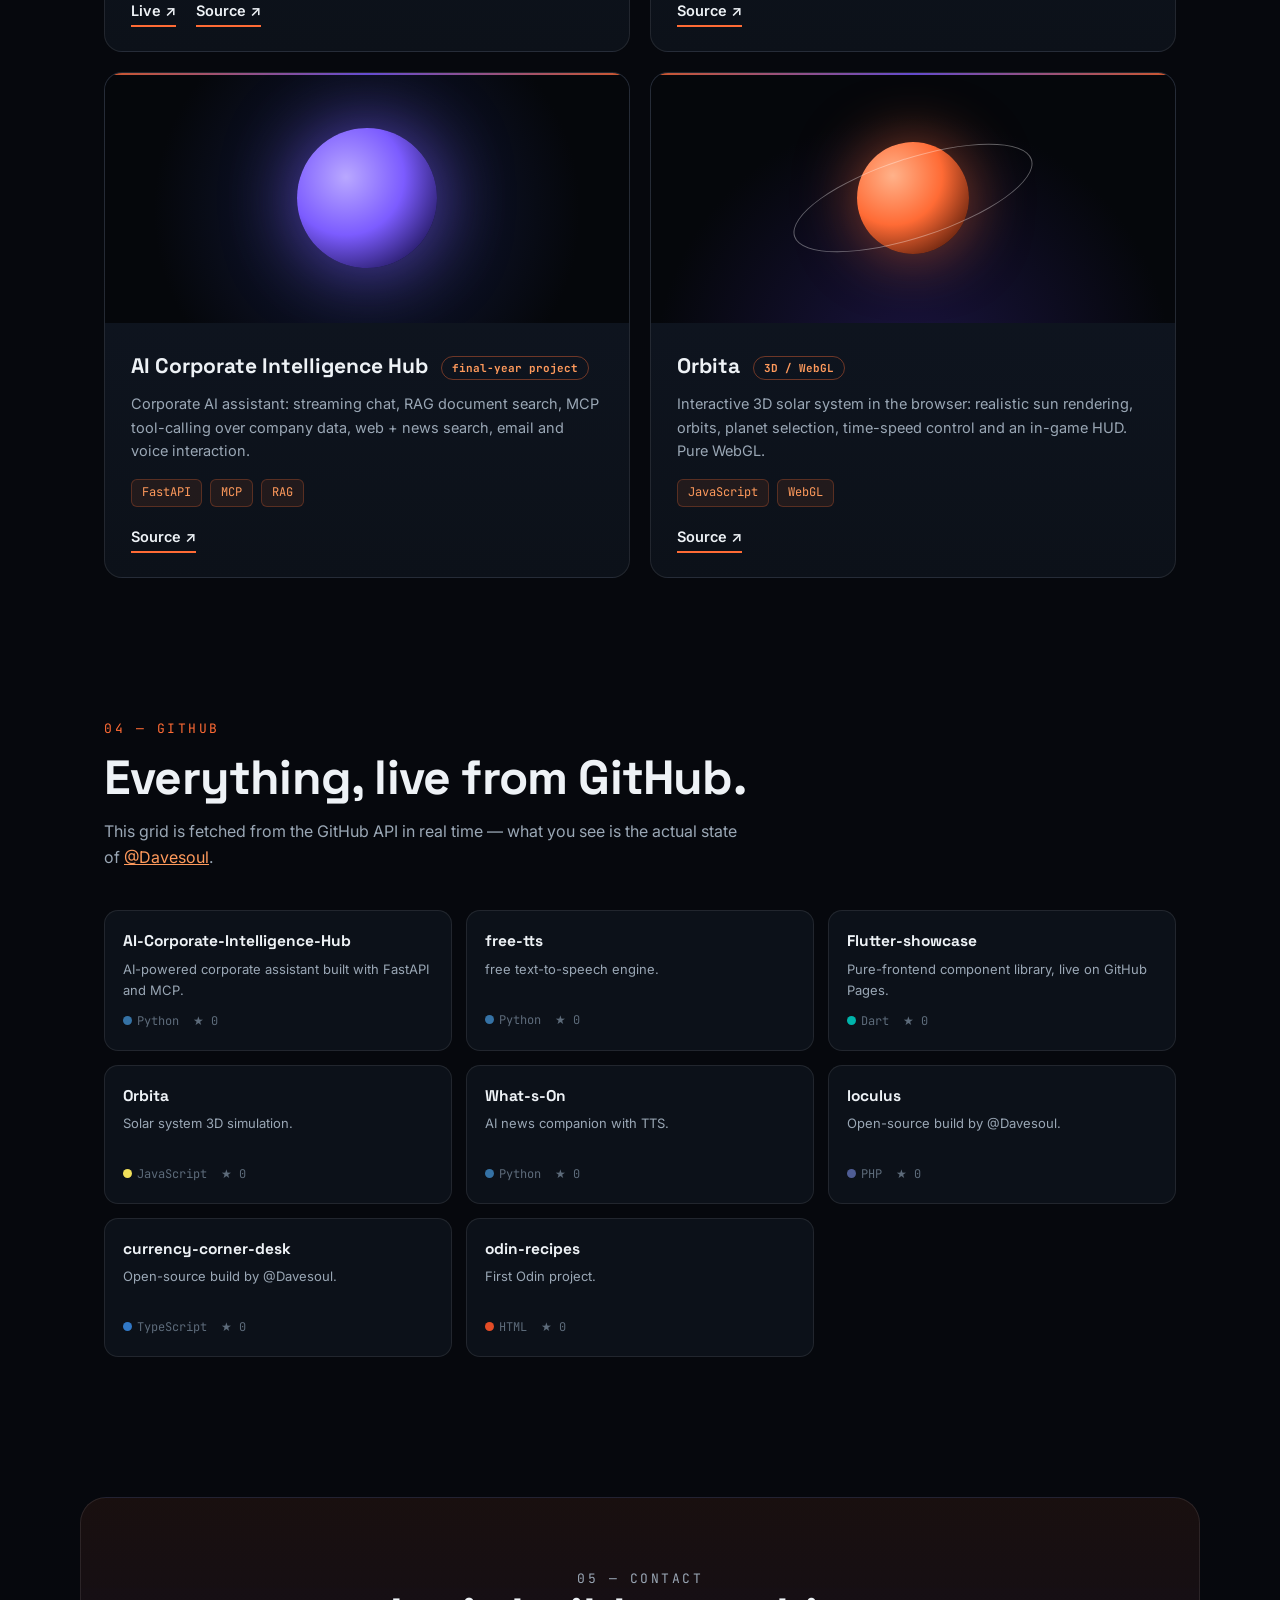
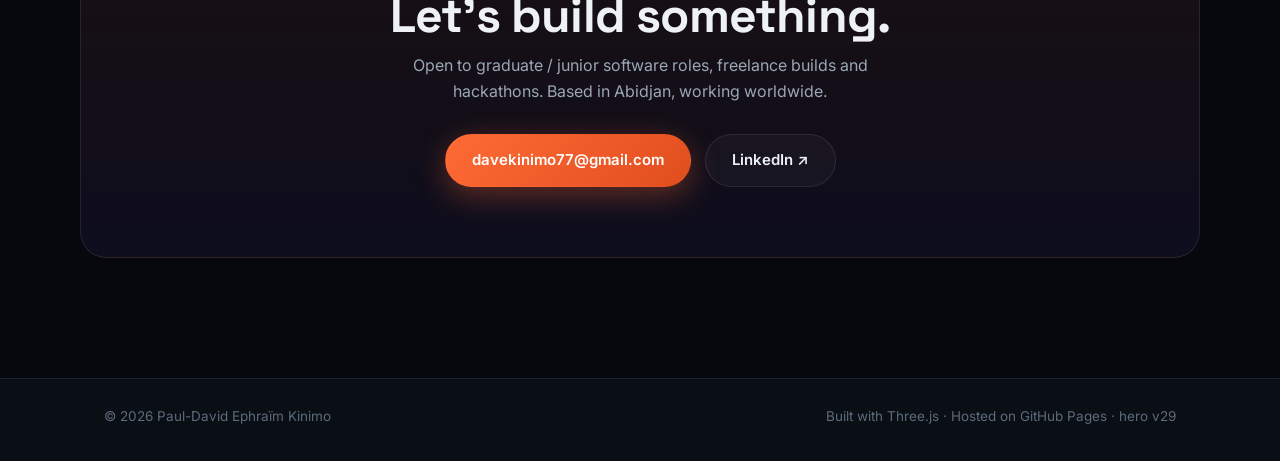
==== commit 31f9ad1d: "HUD: live locals plus full scale chain, v29" ====
--- a/index.html
+++ b/index.html
@@ -189,7 +189,7 @@
 <footer>
   <div class="wrap foot">
     <span>© <span id="year">2026</span> Paul-David Ephraïm Kinimo</span>
-    <span>Built with Three.js · Hosted on GitHub Pages · <span id="heroVer">hero v28</span></span>
+    <span>Built with Three.js · Hosted on GitHub Pages · <span id="heroVer">hero v29</span></span>
   </div>
 </footer>
 
@@ -197,6 +197,6 @@
 <script src="vendor/fflate.min.js"></script>
 <script src="vendor/FBXLoader.js"></script>
 <script src="main.js?v=5" defer></script>
-<script src="hero.js?v=28" defer></script>
+<script src="hero.js?v=29" defer></script>
 </body>
 </html>
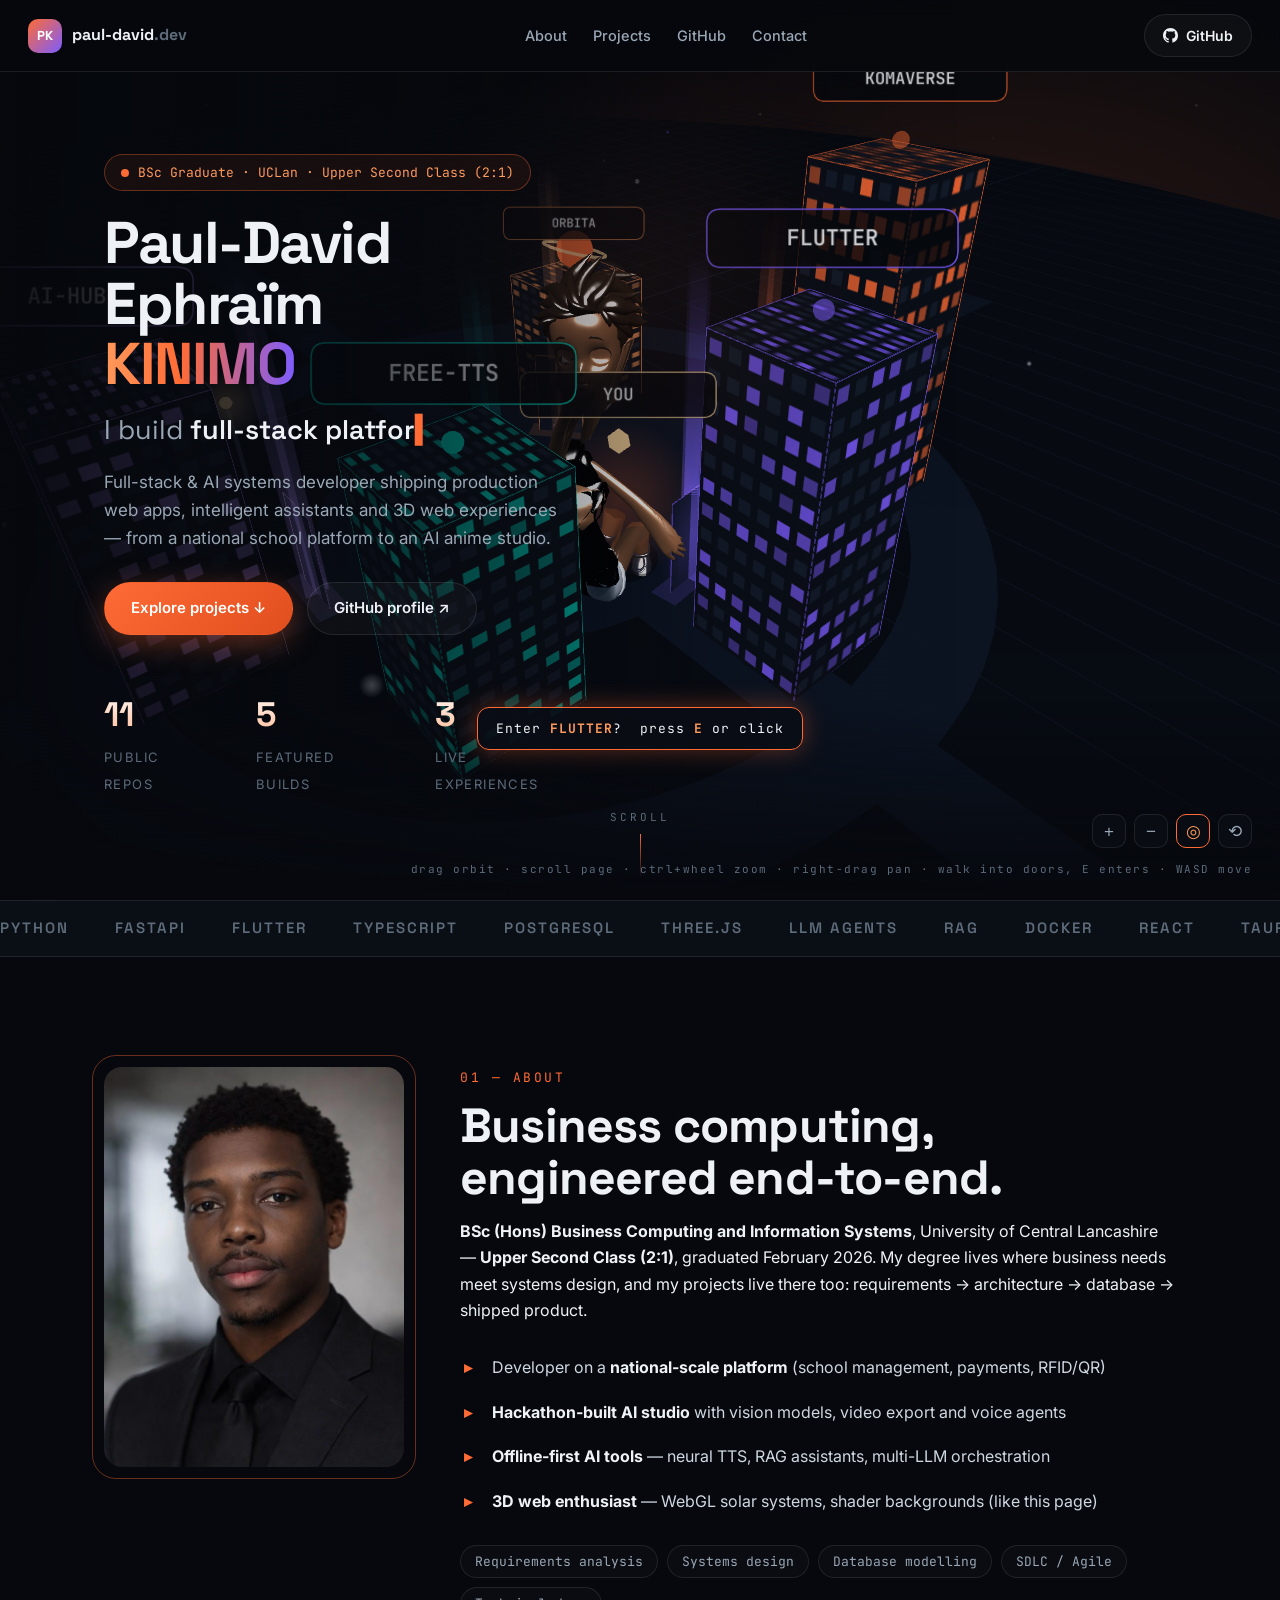
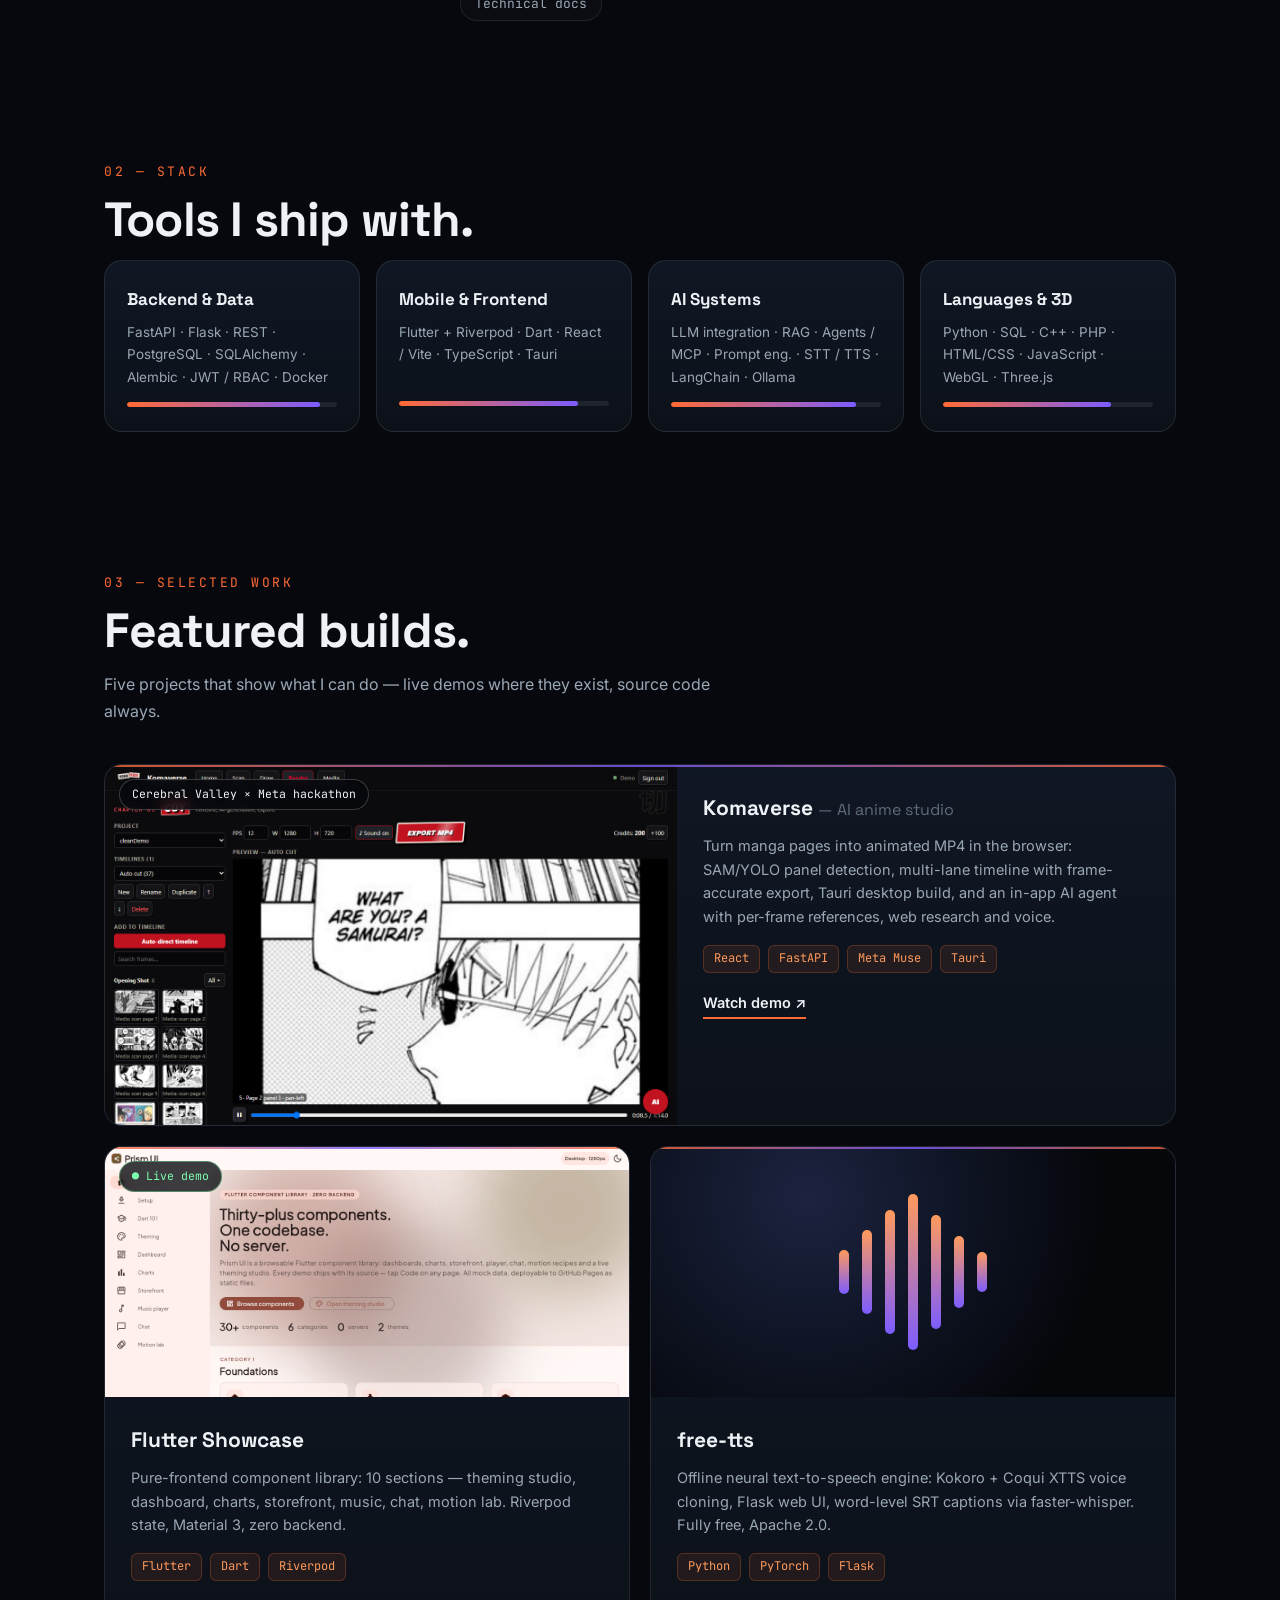
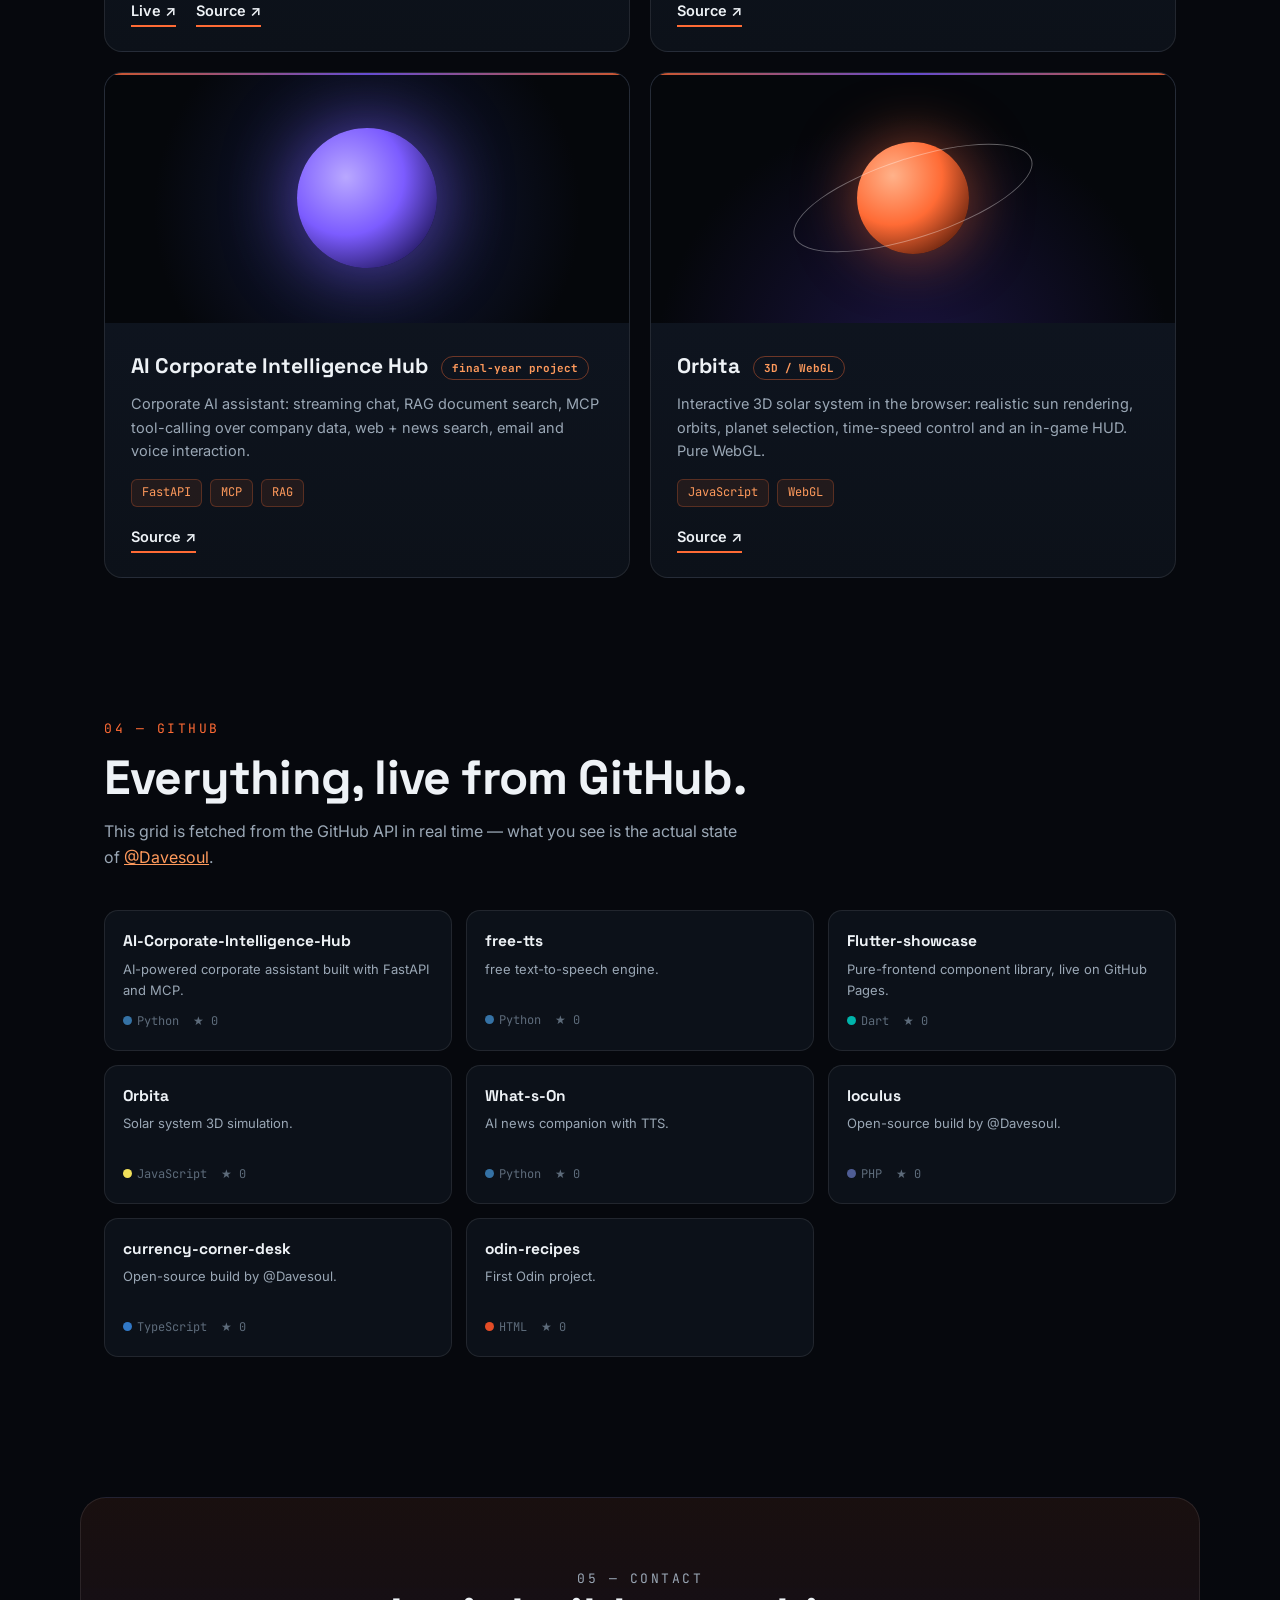
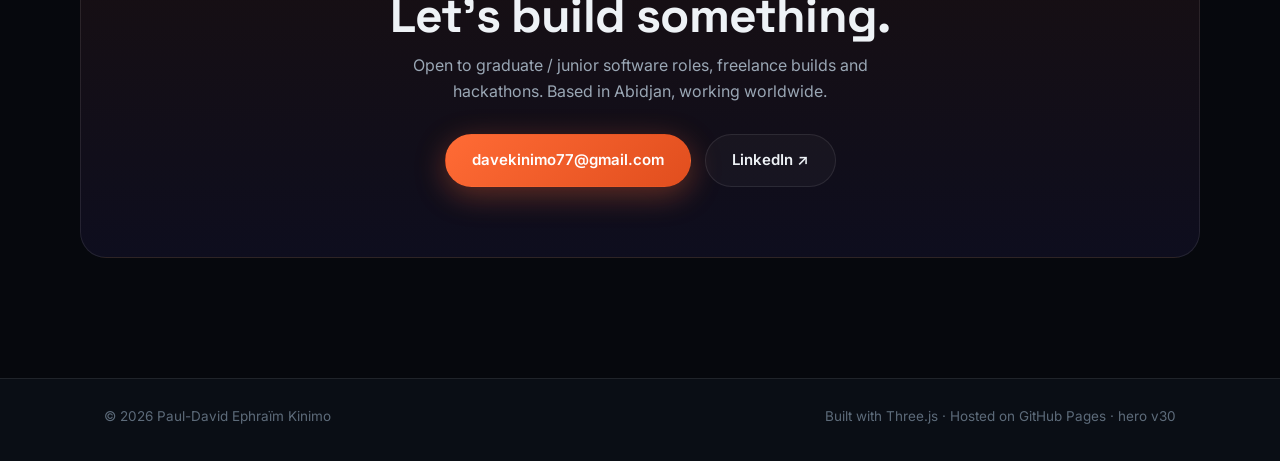
==== commit 49487262: "Neutralize junk 100x root scale, rebind all slots to live graph bones, rebuild inverses, v30" ====
--- a/index.html
+++ b/index.html
@@ -189,7 +189,7 @@
 <footer>
   <div class="wrap foot">
     <span>© <span id="year">2026</span> Paul-David Ephraïm Kinimo</span>
-    <span>Built with Three.js · Hosted on GitHub Pages · <span id="heroVer">hero v29</span></span>
+    <span>Built with Three.js · Hosted on GitHub Pages · <span id="heroVer">hero v30</span></span>
   </div>
 </footer>
 
@@ -197,6 +197,6 @@
 <script src="vendor/fflate.min.js"></script>
 <script src="vendor/FBXLoader.js"></script>
 <script src="main.js?v=5" defer></script>
-<script src="hero.js?v=29" defer></script>
+<script src="hero.js?v=30" defer></script>
 </body>
 </html>
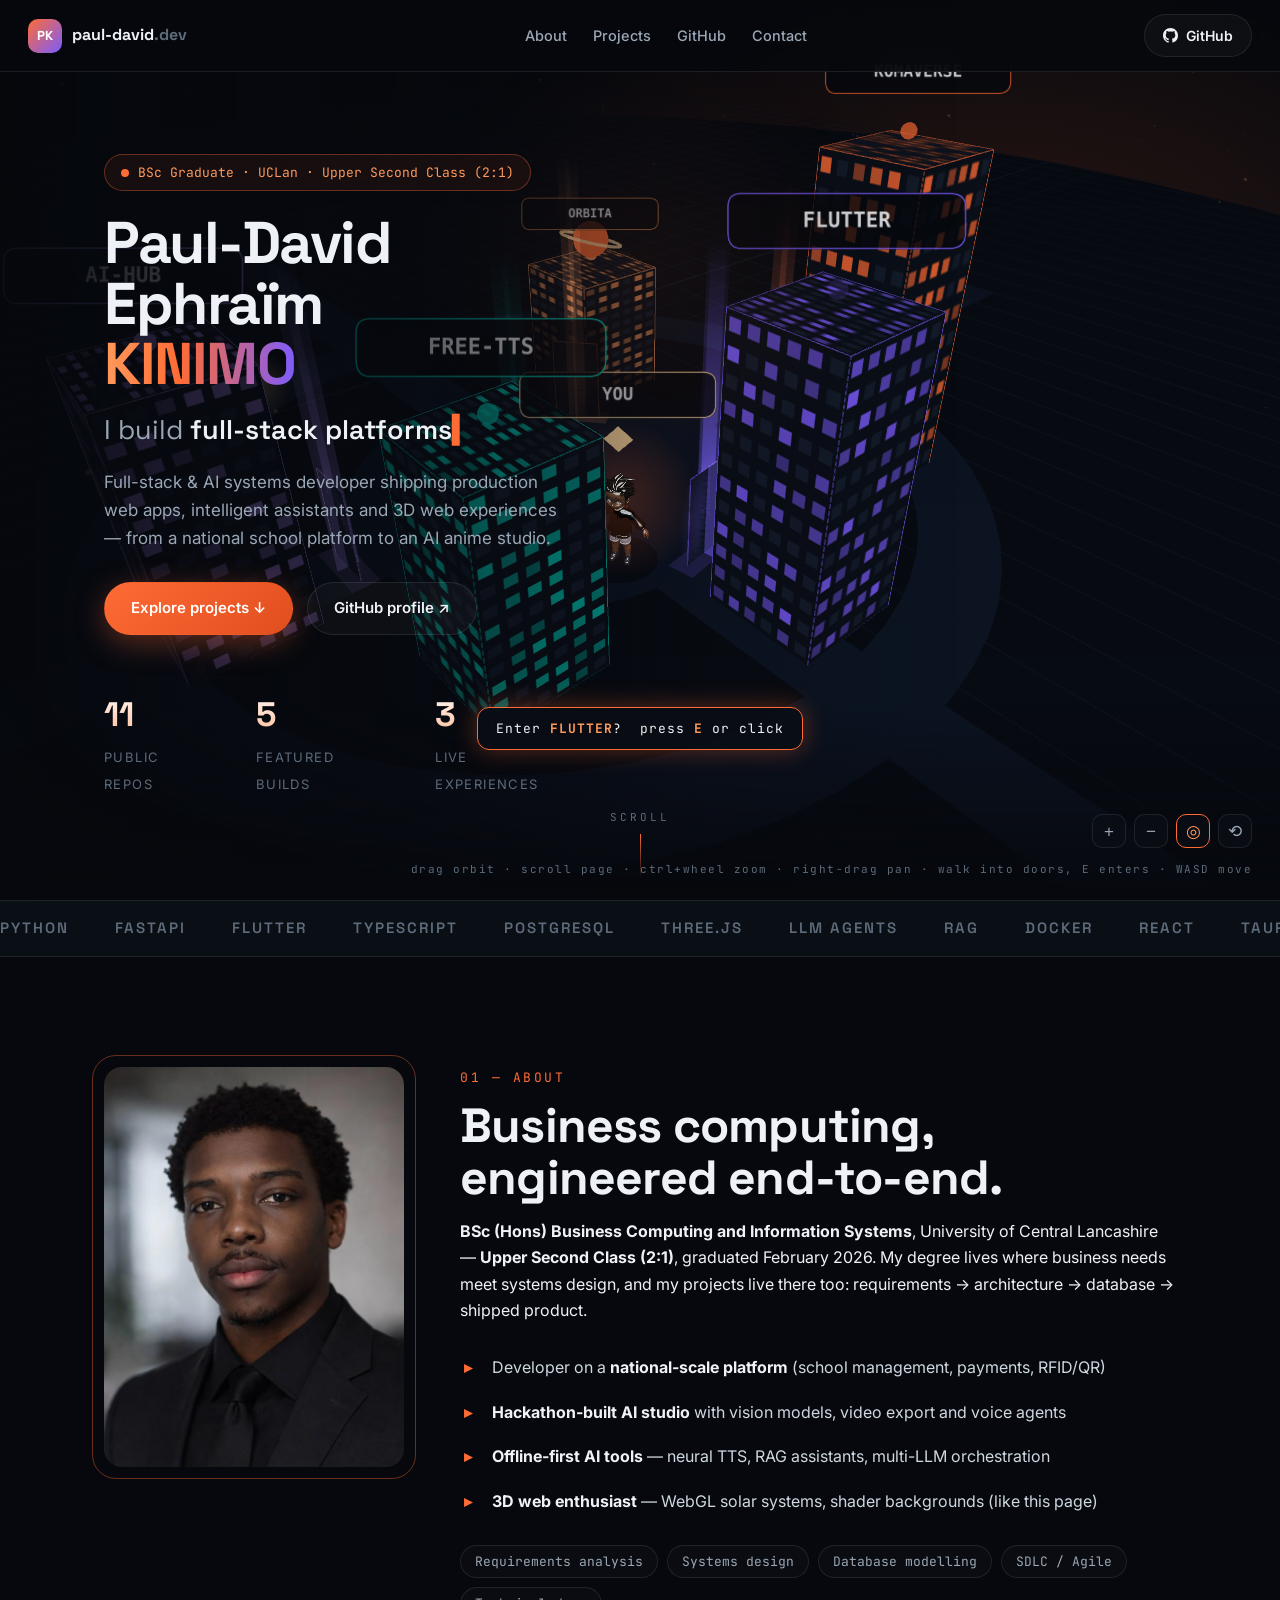
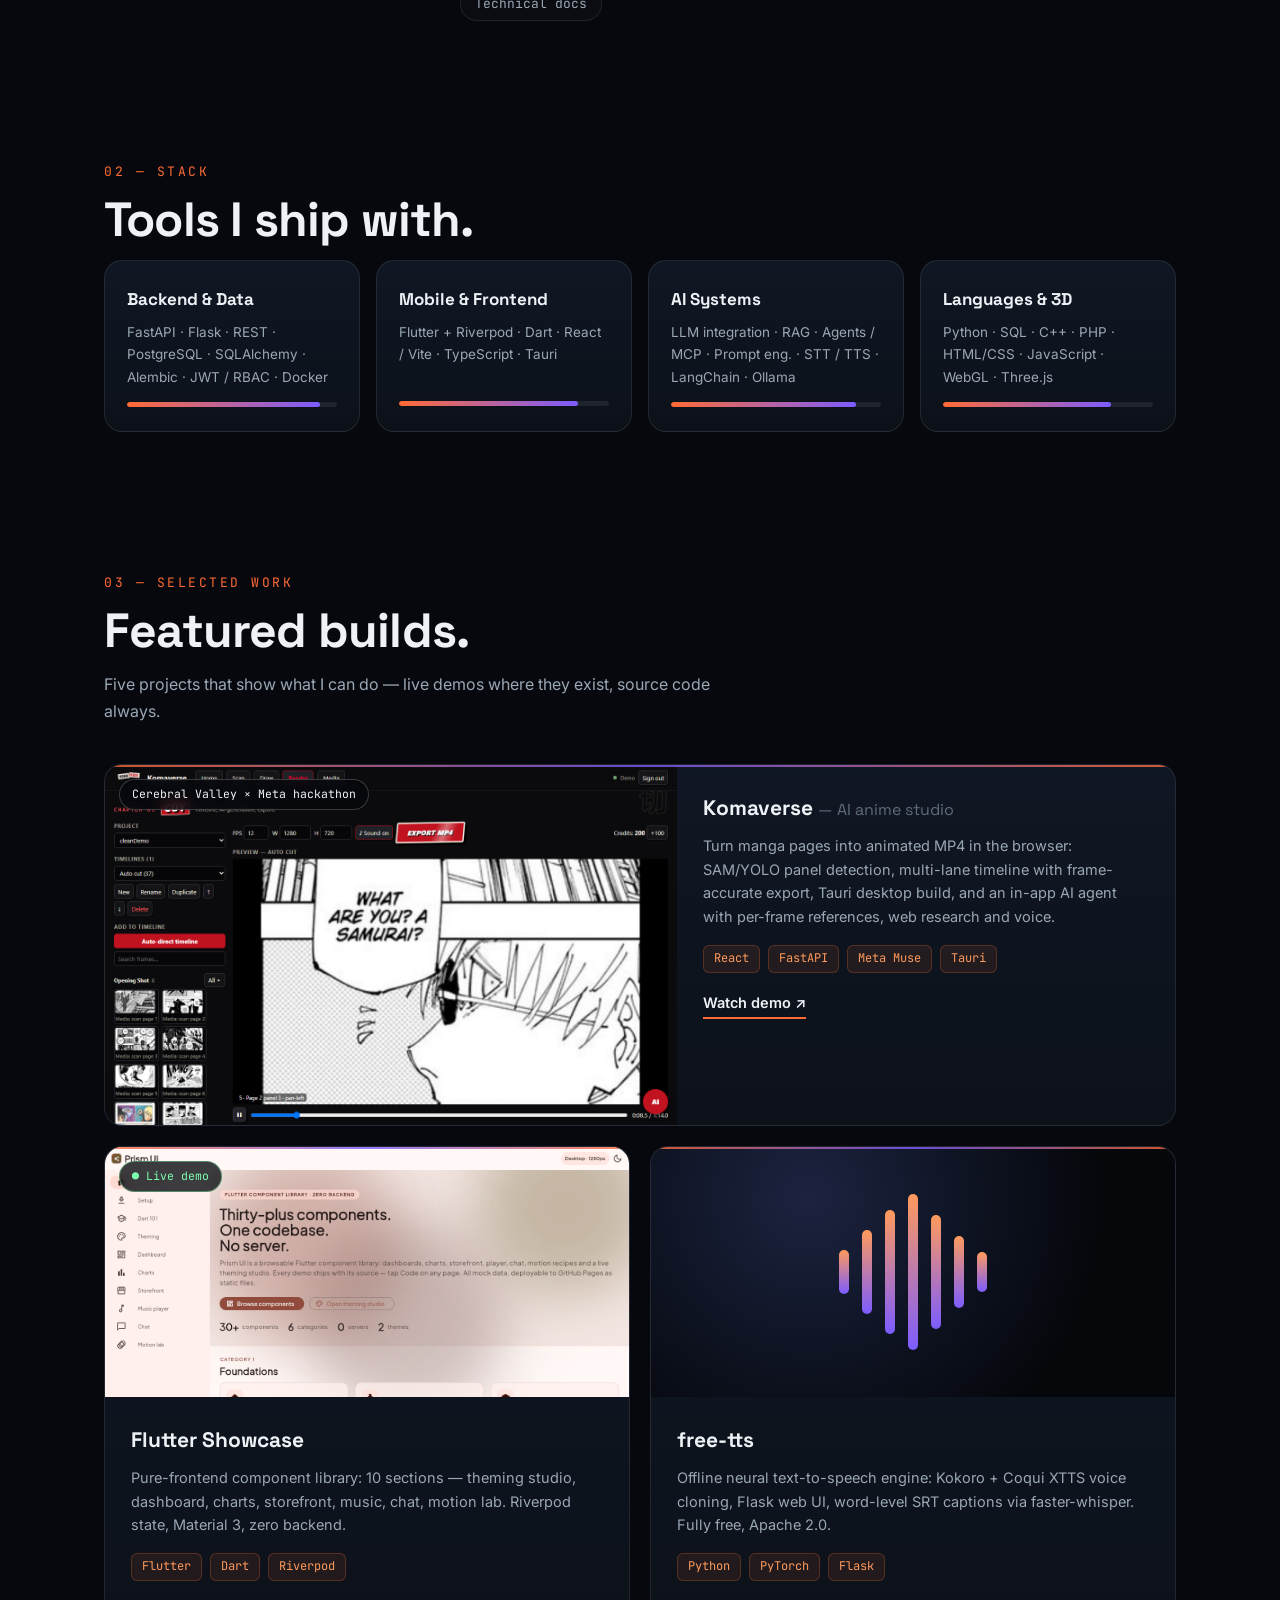
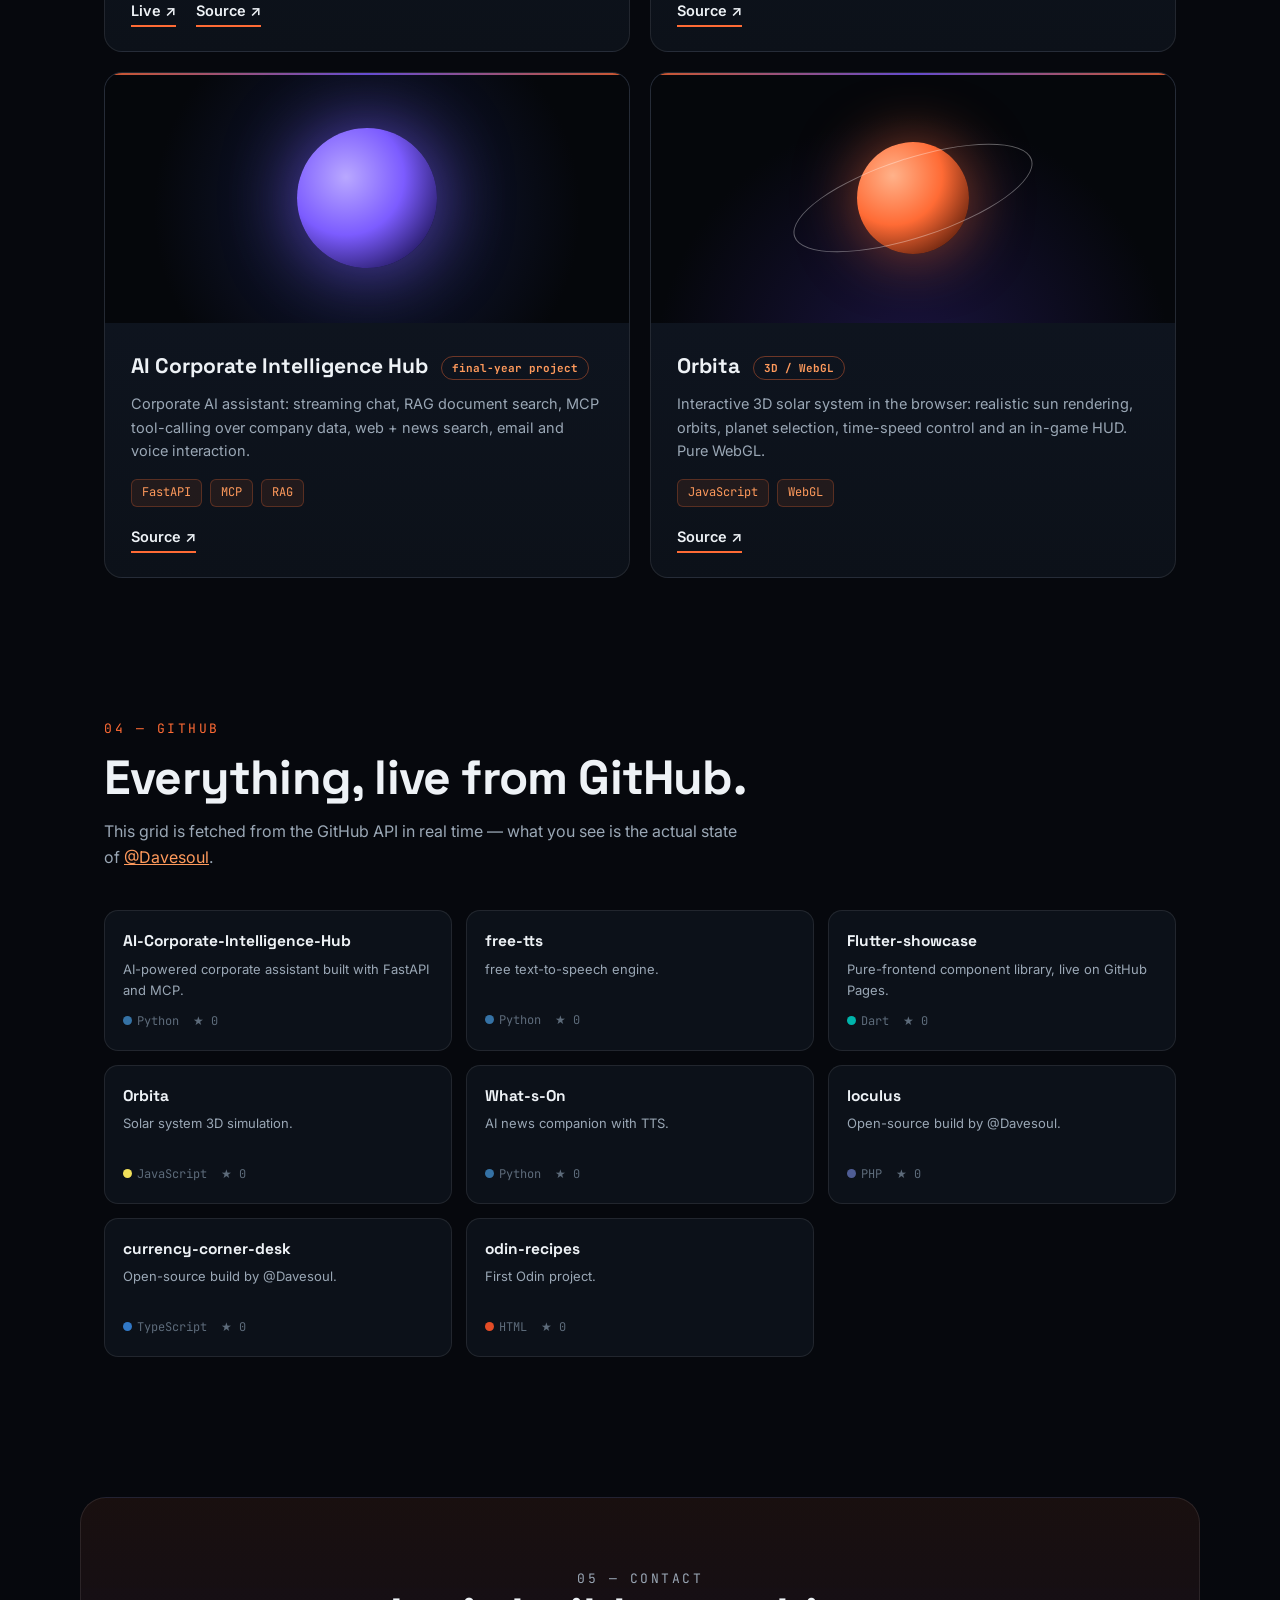
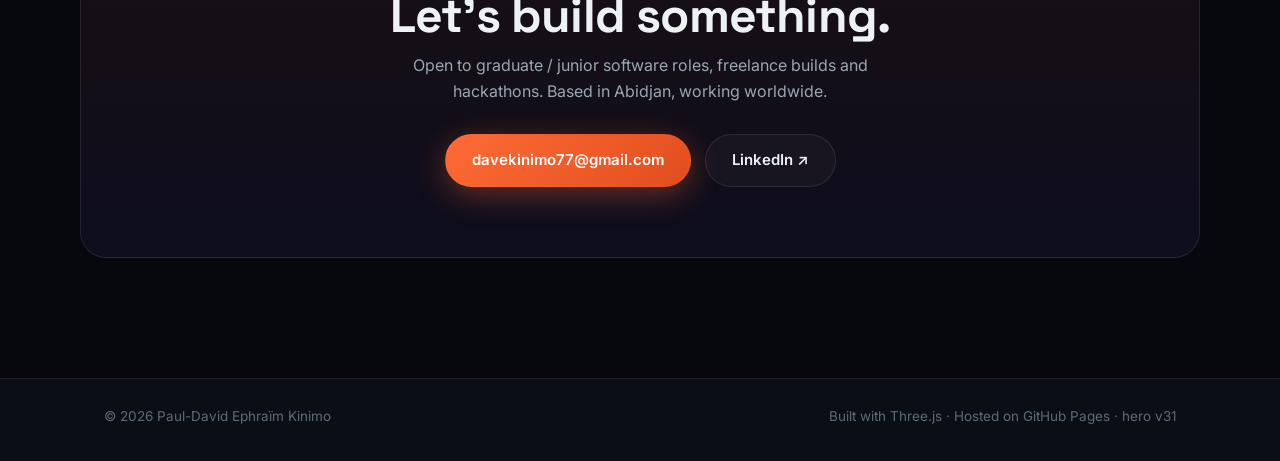
==== commit 1a16ba01: "Counter-scale hips track by ancestor scale product instead of descaling the rig, v31" ====
--- a/index.html
+++ b/index.html
@@ -189,7 +189,7 @@
 <footer>
   <div class="wrap foot">
     <span>© <span id="year">2026</span> Paul-David Ephraïm Kinimo</span>
-    <span>Built with Three.js · Hosted on GitHub Pages · <span id="heroVer">hero v30</span></span>
+    <span>Built with Three.js · Hosted on GitHub Pages · <span id="heroVer">hero v31</span></span>
   </div>
 </footer>
 
@@ -197,6 +197,6 @@
 <script src="vendor/fflate.min.js"></script>
 <script src="vendor/FBXLoader.js"></script>
 <script src="main.js?v=5" defer></script>
-<script src="hero.js?v=30" defer></script>
+<script src="hero.js?v=31" defer></script>
 </body>
 </html>
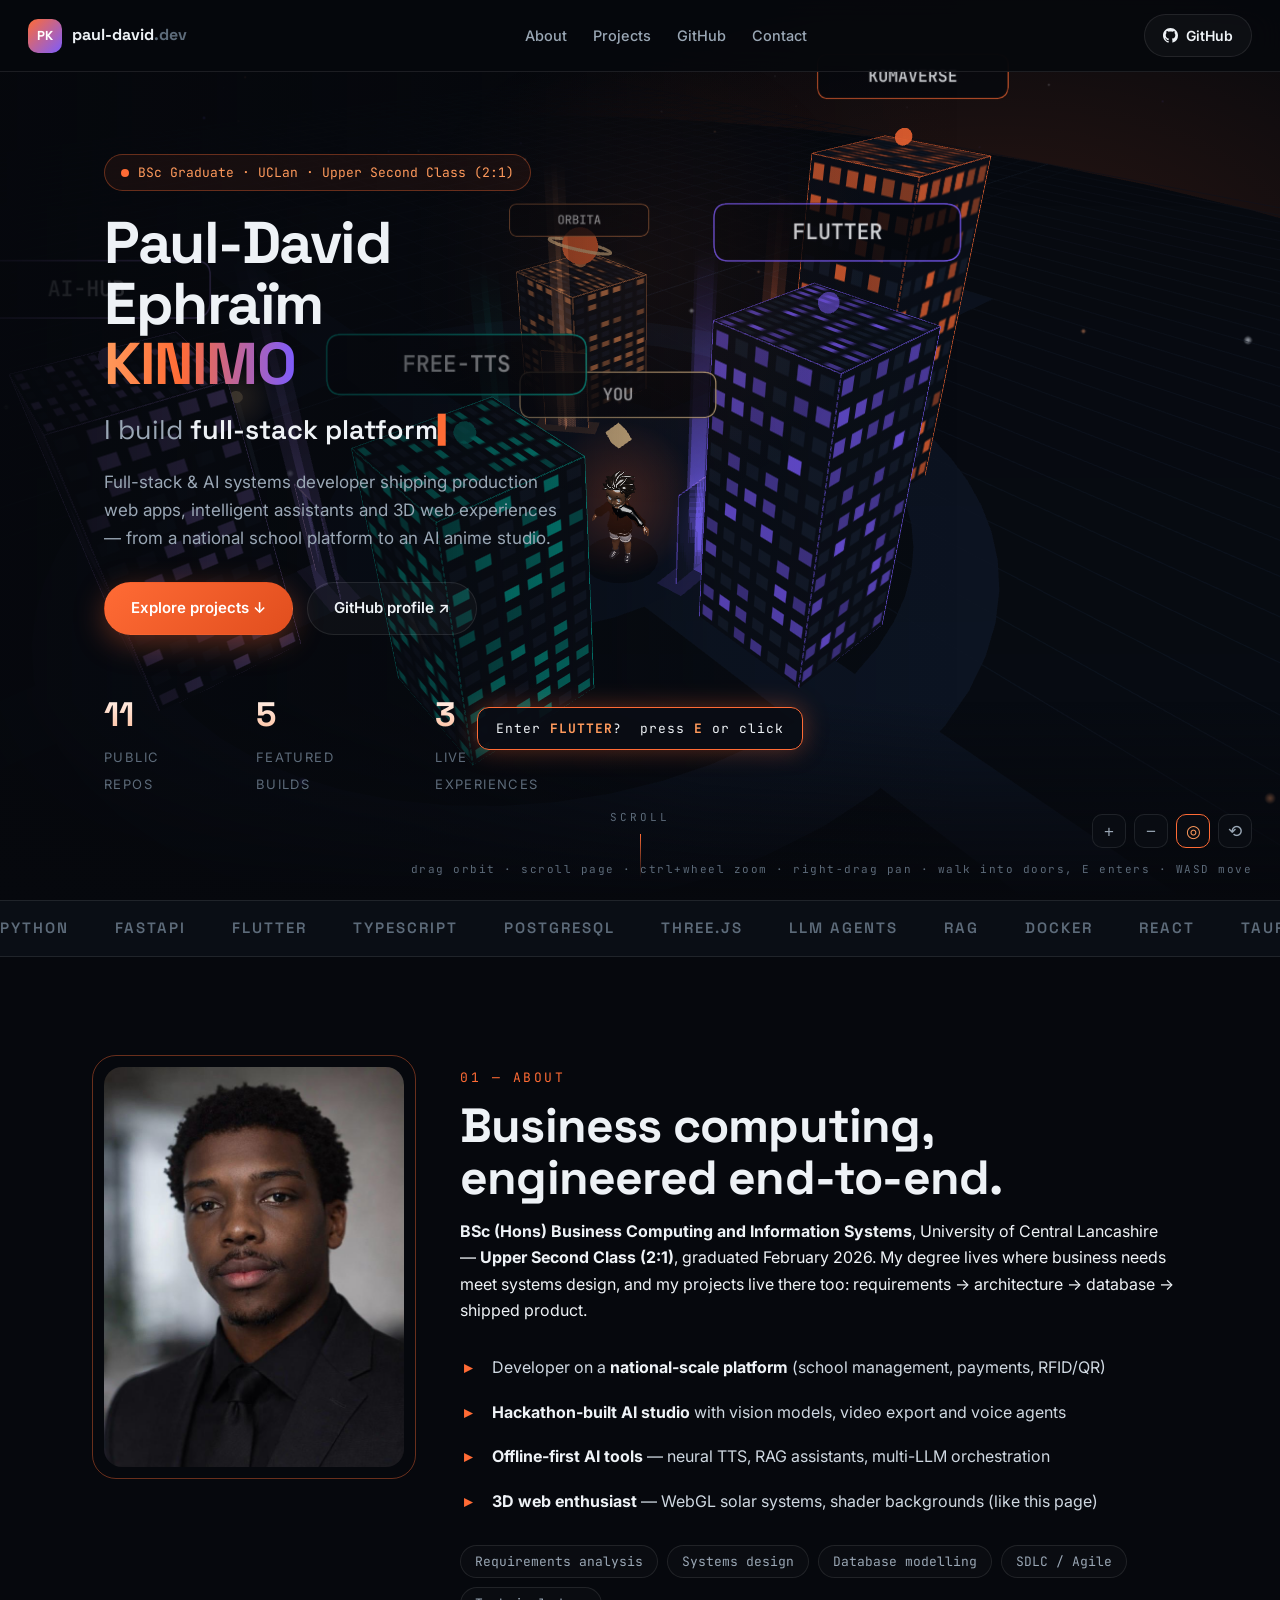
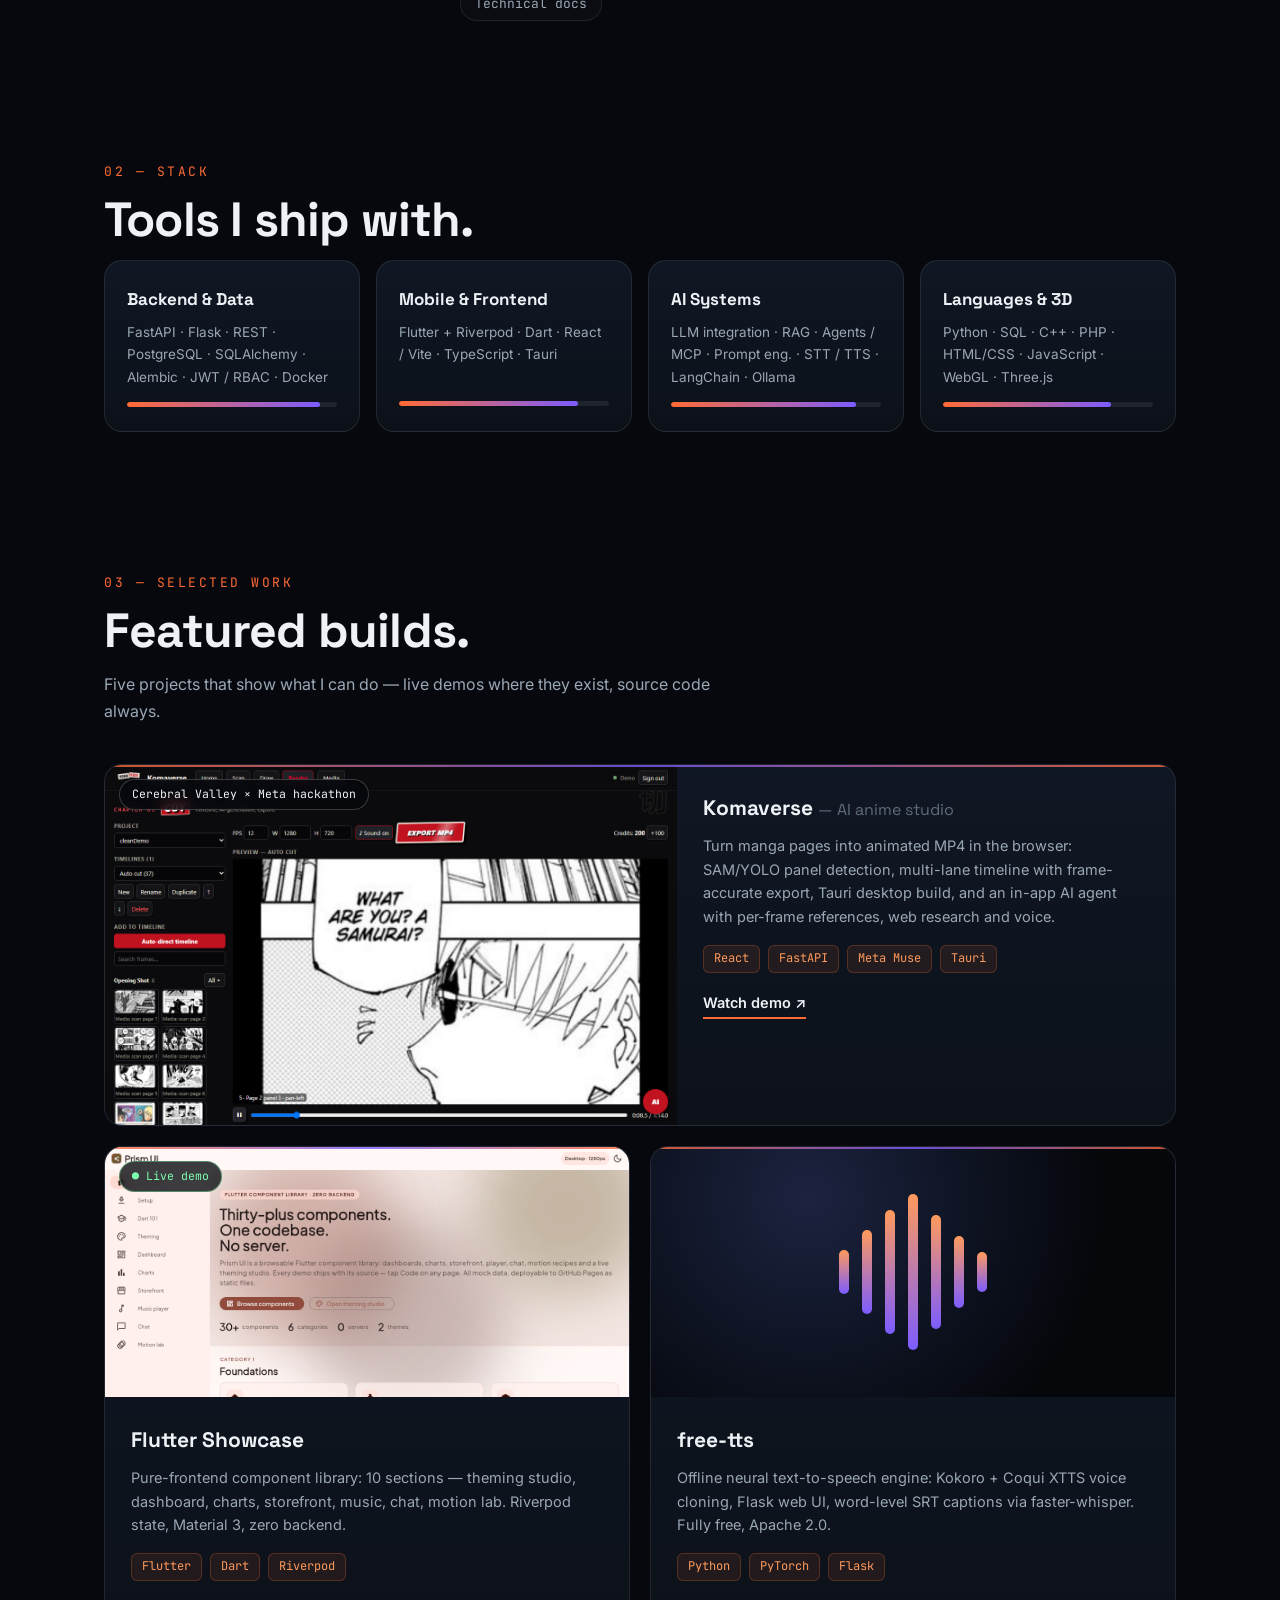
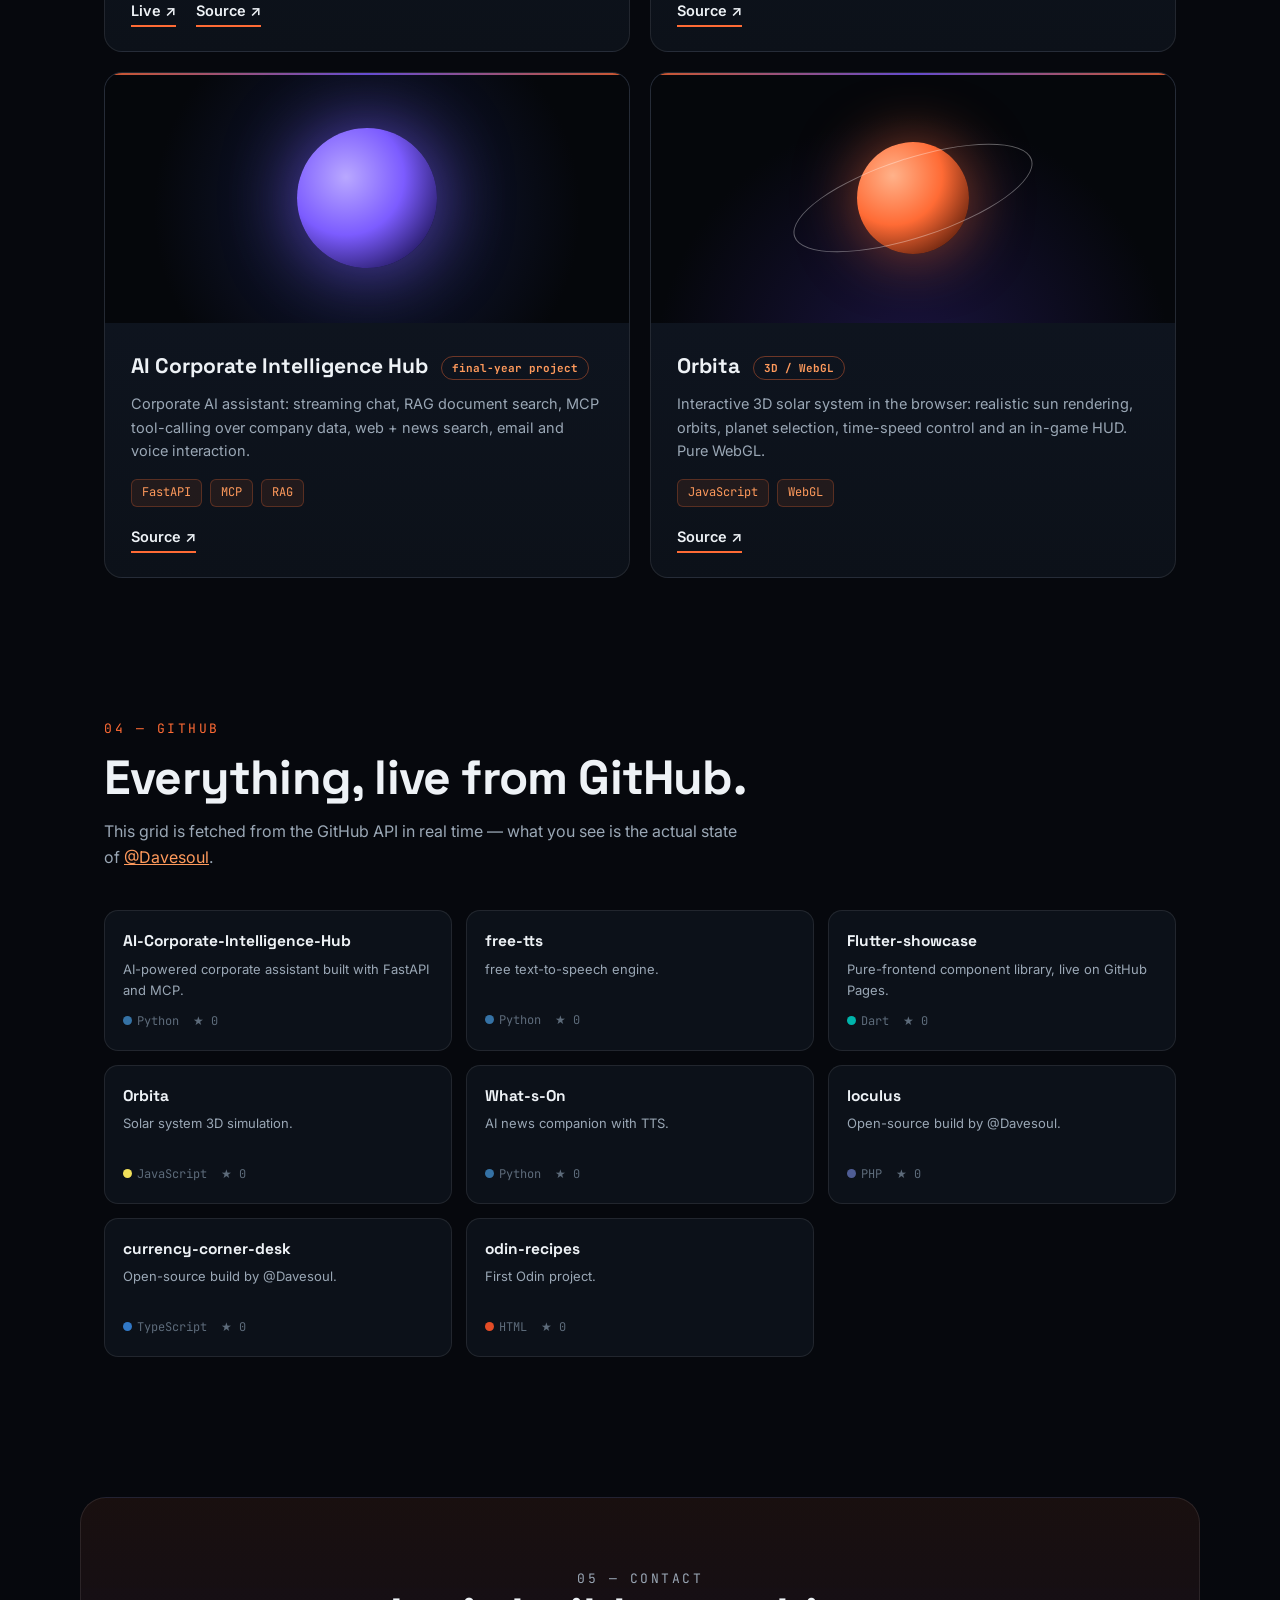
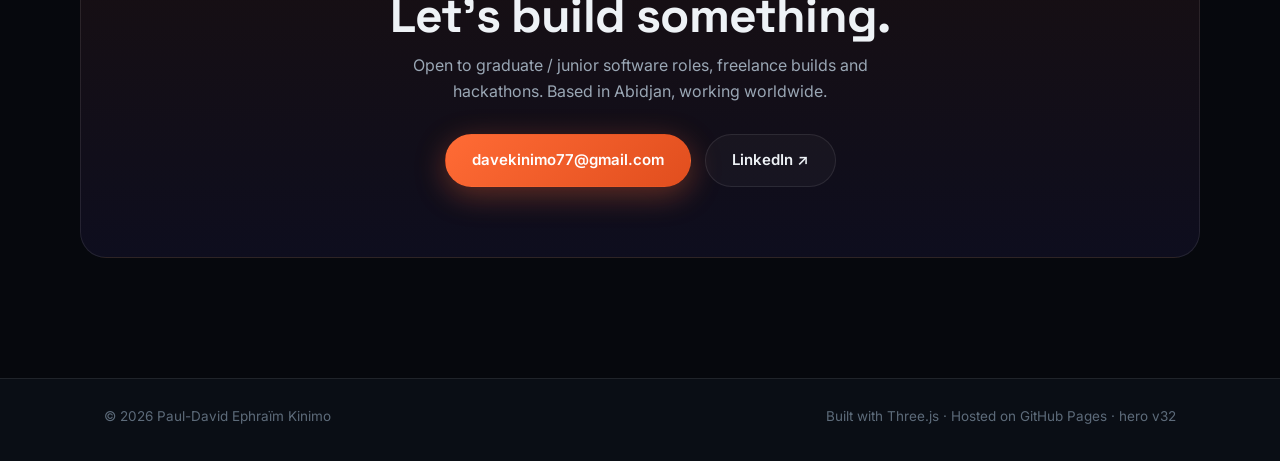
==== commit a3b77034: "Visible clip load state (loading/ok/empty/fetch-failed), v32" ====
--- a/index.html
+++ b/index.html
@@ -189,7 +189,7 @@
 <footer>
   <div class="wrap foot">
     <span>© <span id="year">2026</span> Paul-David Ephraïm Kinimo</span>
-    <span>Built with Three.js · Hosted on GitHub Pages · <span id="heroVer">hero v31</span></span>
+    <span>Built with Three.js · Hosted on GitHub Pages · <span id="heroVer">hero v32</span></span>
   </div>
 </footer>
 
@@ -197,6 +197,6 @@
 <script src="vendor/fflate.min.js"></script>
 <script src="vendor/FBXLoader.js"></script>
 <script src="main.js?v=5" defer></script>
-<script src="hero.js?v=31" defer></script>
+<script src="hero.js?v=32" defer></script>
 </body>
 </html>
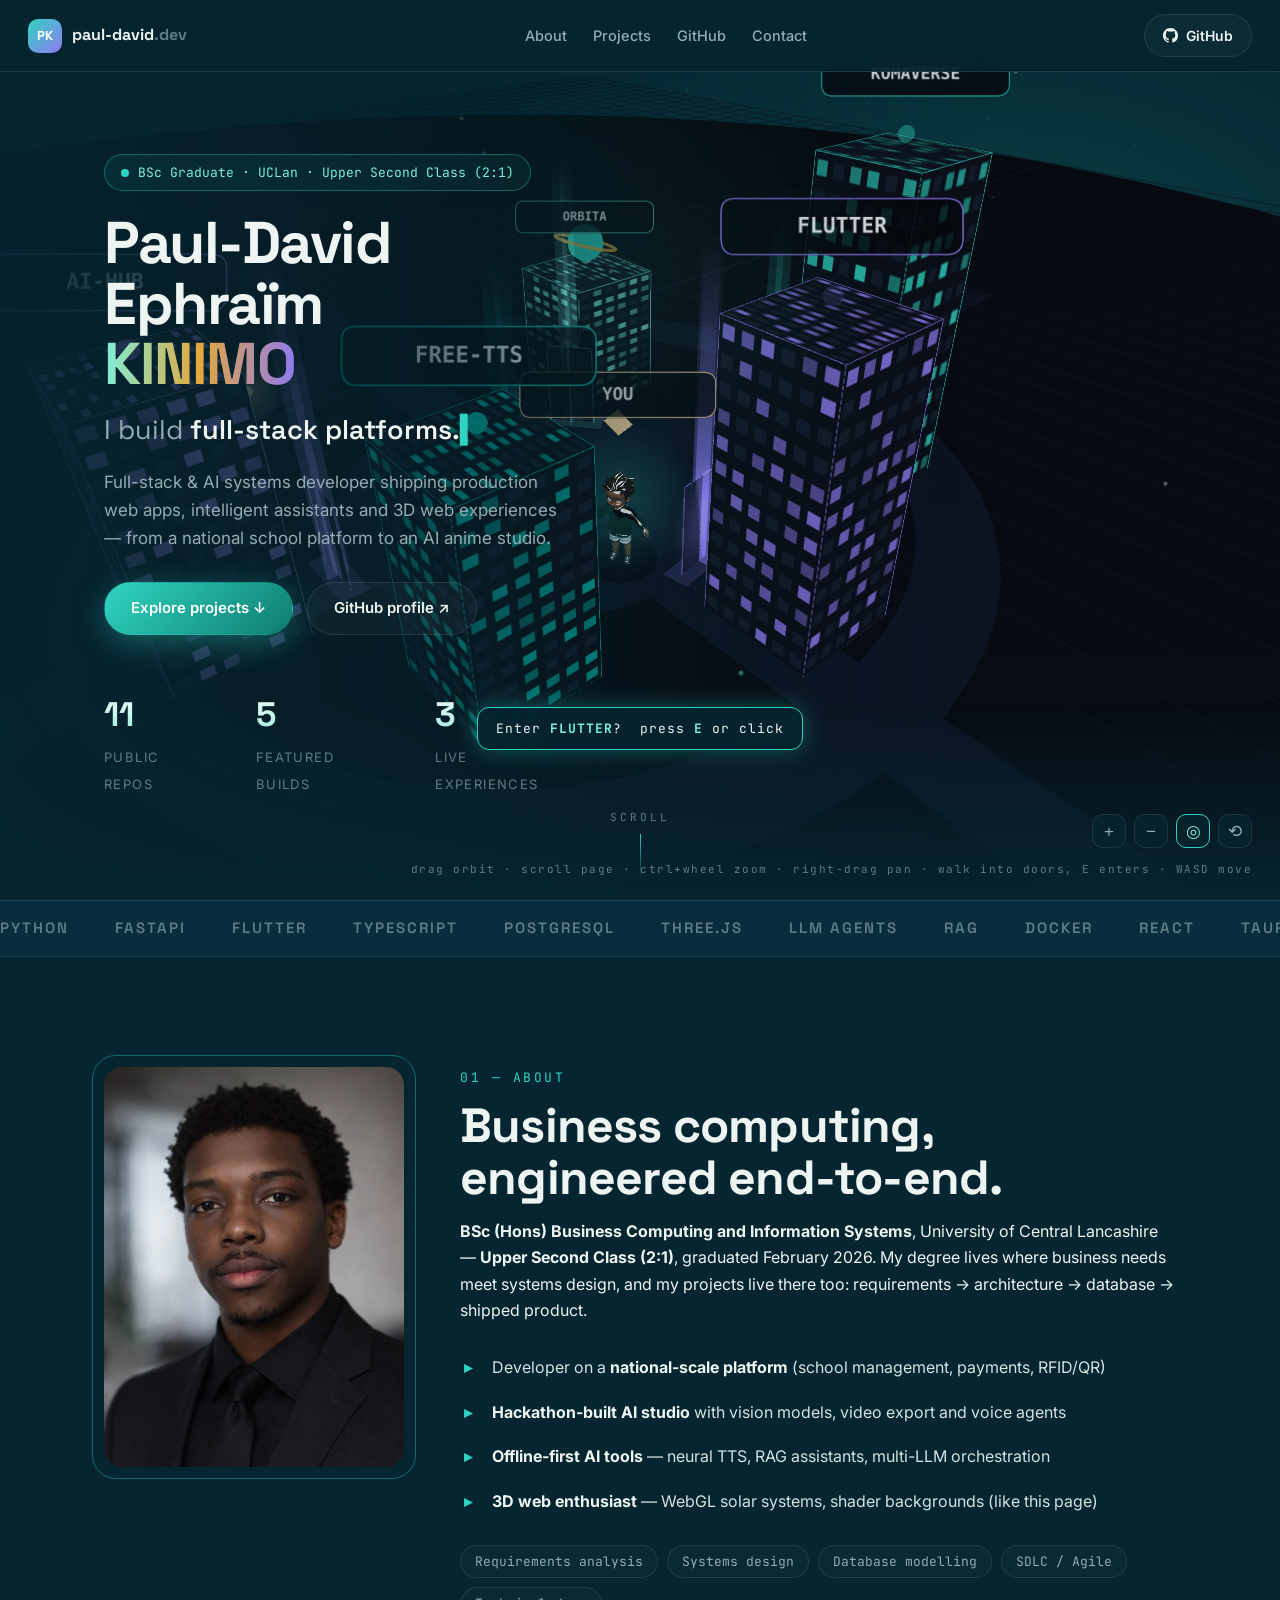
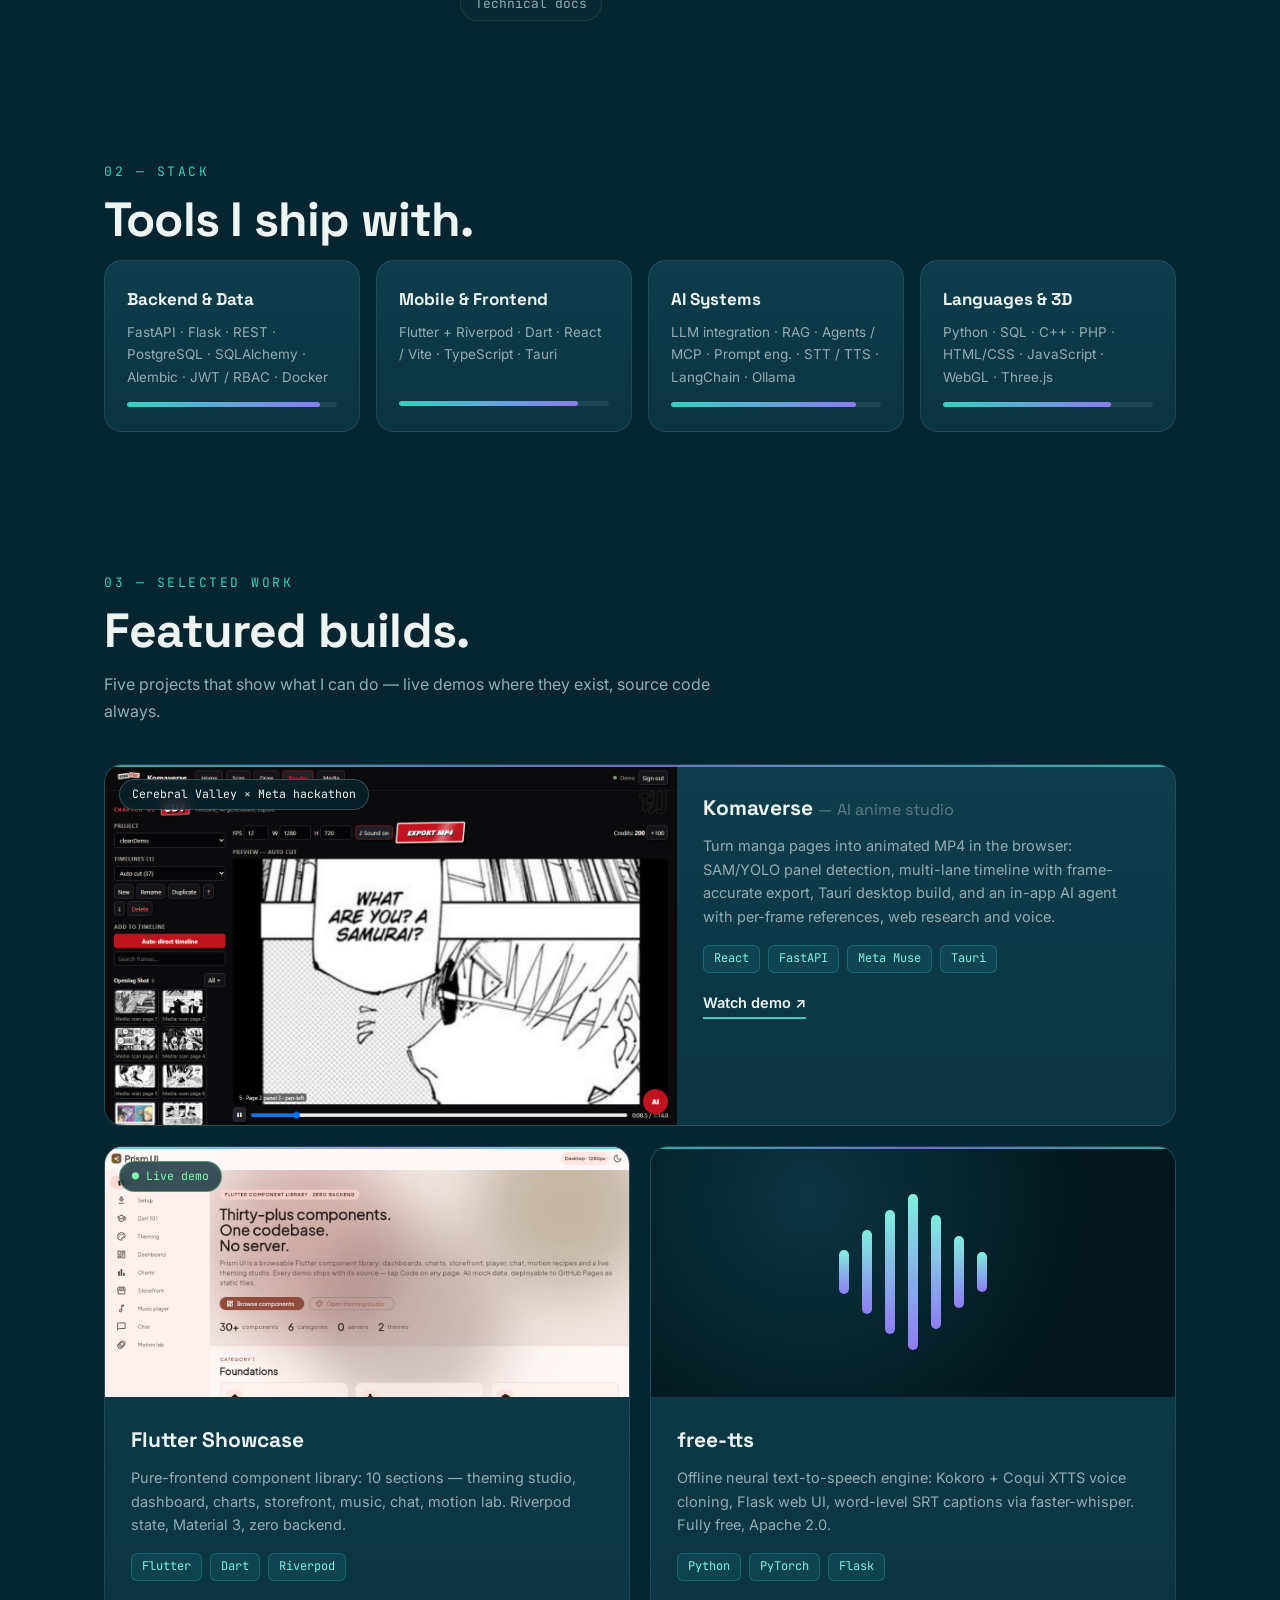
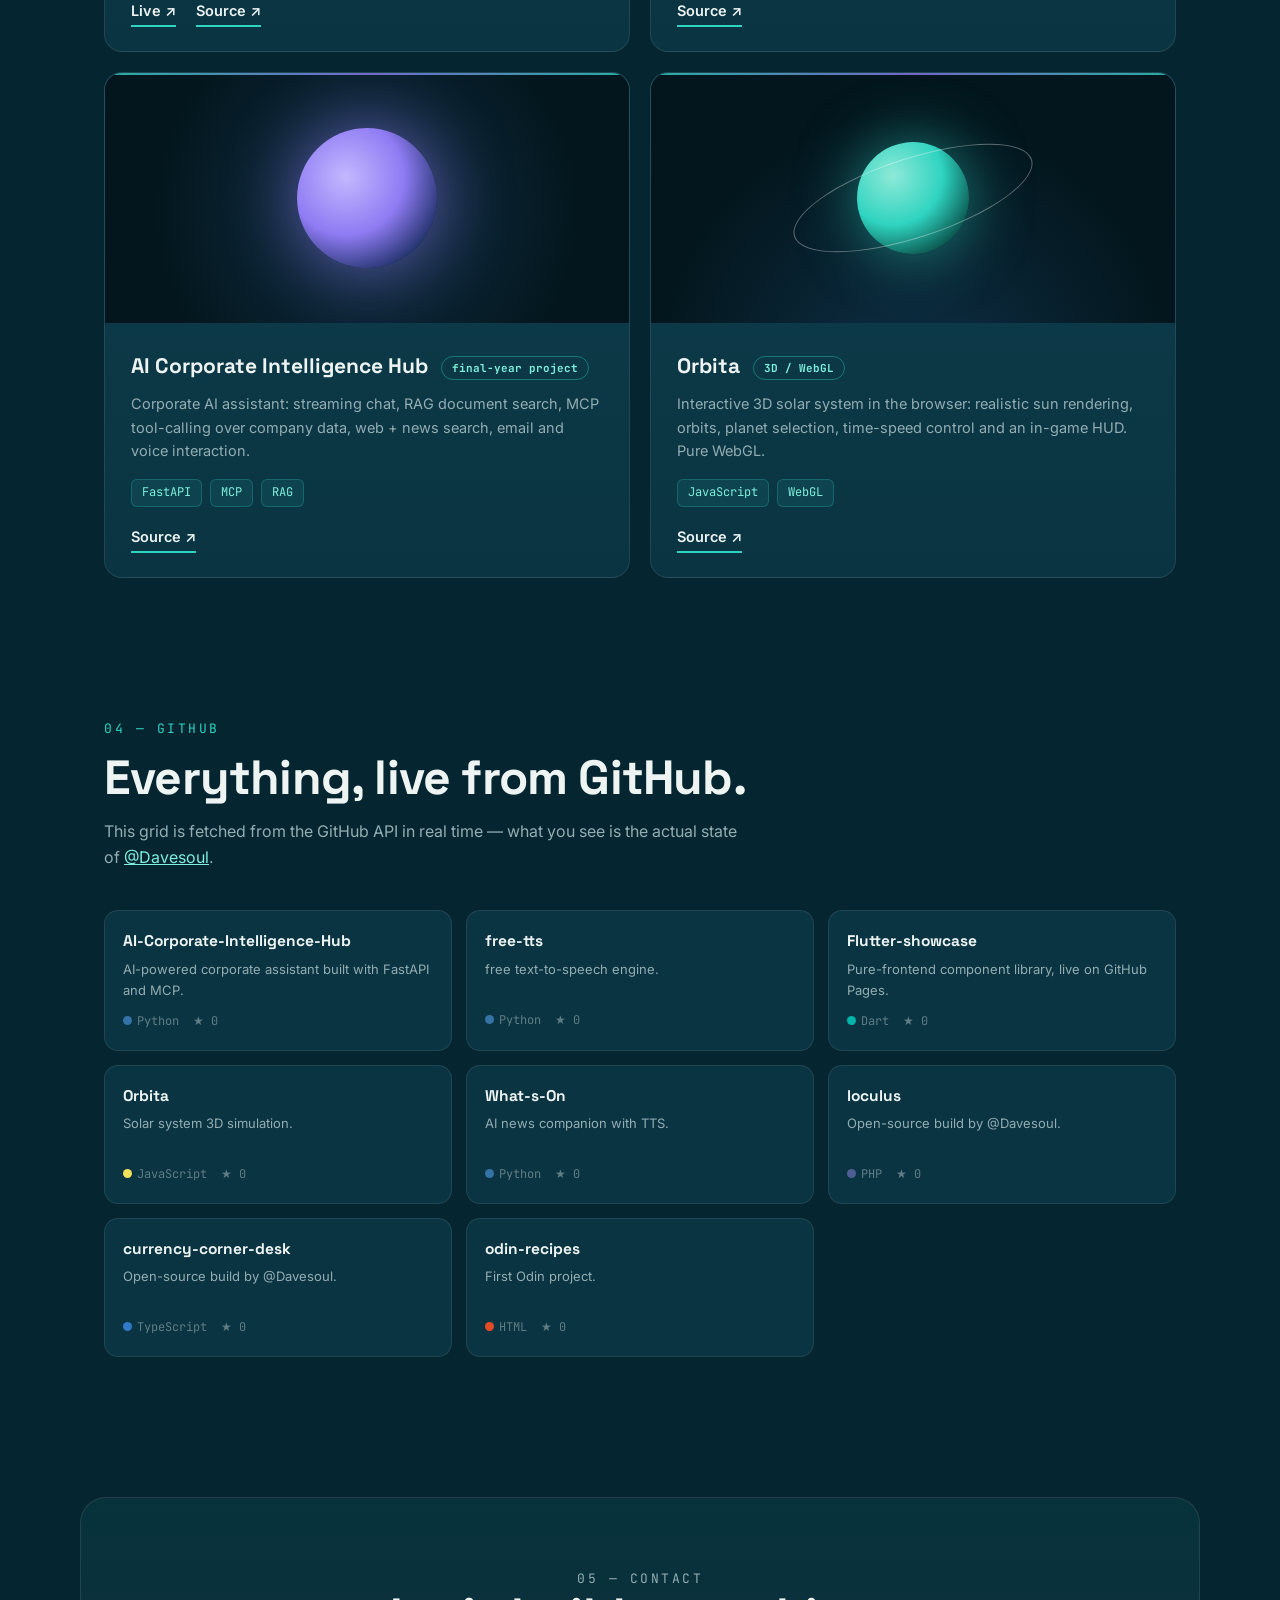
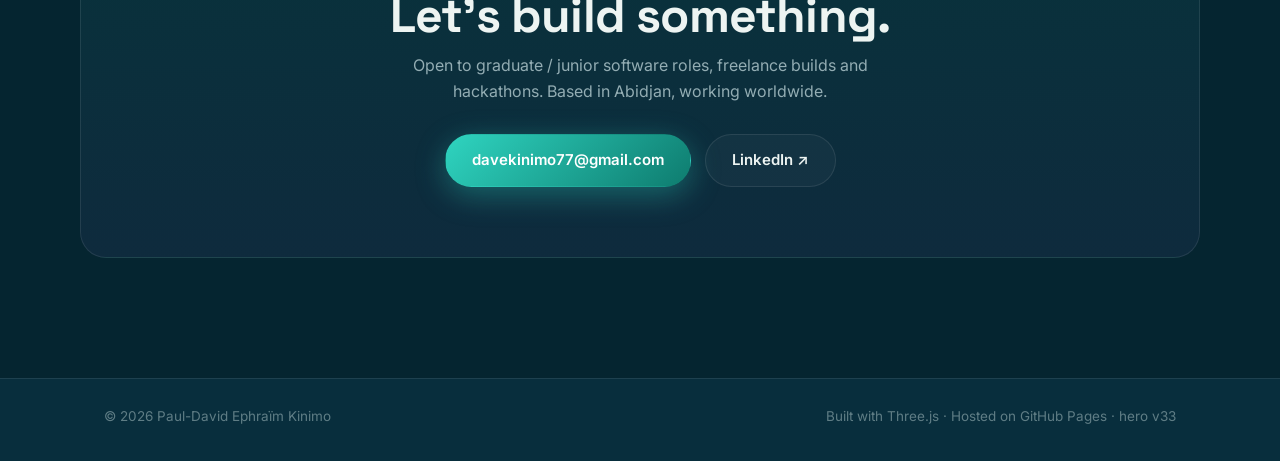
==== commit b293ebce: "Sea-ink astro palette across site plus 3D towers, clip retry, CV v6" ====
--- a/index.html
+++ b/index.html
@@ -189,7 +189,7 @@
 <footer>
   <div class="wrap foot">
     <span>© <span id="year">2026</span> Paul-David Ephraïm Kinimo</span>
-    <span>Built with Three.js · Hosted on GitHub Pages · <span id="heroVer">hero v32</span></span>
+    <span>Built with Three.js · Hosted on GitHub Pages · <span id="heroVer">hero v33</span></span>
   </div>
 </footer>
 
@@ -197,6 +197,6 @@
 <script src="vendor/fflate.min.js"></script>
 <script src="vendor/FBXLoader.js"></script>
 <script src="main.js?v=5" defer></script>
-<script src="hero.js?v=32" defer></script>
+<script src="hero.js?v=33" defer></script>
 </body>
 </html>
--- a/styles.css
+++ b/styles.css
@@ -1,7 +1,7 @@
 :root{
-  --bg:#06080d; --bg2:#0a0e15; --panel:#0c1119; --panel2:#101724;
-  --ink:#eef2f6; --muted:#9aa7b5; --faint:#5d6b7a;
-  --ember:#ff6b35; --ember2:#ff9a5c; --violet:#7c5cff;
+  --bg:#052530; --bg2:#082e3d; --panel:#0a3442; --panel2:#0e3d4c;
+  --ink:#edf4f2; --muted:#93adb3; --faint:#5f7d85;
+  --ember:#2fd4c0; --ember2:#7ef0dd; --violet:#8f7bf3; --gold:#e5a83b;
   --line:rgba(255,255,255,.09); --radius:18px;
   --font-d:'Space Grotesk',sans-serif; --font-b:'Inter',sans-serif; --font-m:'JetBrains Mono',monospace;
 }
@@ -12,10 +12,10 @@
 a{color:inherit}
 .wrap{max-width:1120px;margin:0 auto;padding:0 24px}
 .cursor-glow{position:fixed;width:520px;height:520px;border-radius:50%;pointer-events:none;z-index:1;
-  background:radial-gradient(circle,rgba(255,107,53,.07),transparent 65%);transform:translate(-50%,-50%);left:50%;top:30%}
+  background:radial-gradient(circle,rgba(47,212,192,.07),transparent 65%);transform:translate(-50%,-50%);left:50%;top:30%}
 /* ---------- nav ---------- */
 .nav{position:fixed;top:0;left:0;right:0;z-index:50;display:flex;align-items:center;justify-content:space-between;
-  padding:14px 28px;background:rgba(6,8,13,.9);backdrop-filter:blur(16px);-webkit-backdrop-filter:blur(16px);border-bottom:1px solid var(--line)}
+  padding:14px 28px;background:rgba(5,37,48,.9);backdrop-filter:blur(16px);-webkit-backdrop-filter:blur(16px);border-bottom:1px solid var(--line)}
 .brand{display:flex;align-items:center;gap:10px;text-decoration:none;font-family:var(--font-d);font-weight:700}
 .brand-mark{display:grid;place-items:center;width:34px;height:34px;border-radius:10px;font-size:13px;
   background:linear-gradient(135deg,var(--ember),var(--violet));color:#fff}
@@ -28,28 +28,28 @@
 .btn{display:inline-flex;align-items:center;gap:8px;padding:13px 26px;border-radius:999px;font-weight:600;font-size:15px;
   text-decoration:none;transition:transform .18s,box-shadow .18s,background .18s,border-color .18s;border:1px solid transparent;cursor:pointer}
 .btn:hover{transform:translateY(-2px)}
-.btn-primary{background:linear-gradient(135deg,var(--ember),#e14e1e);color:#fff;box-shadow:0 8px 30px rgba(255,107,53,.35)}
+.btn-primary{background:linear-gradient(135deg,var(--ember),#0e7c6f);color:#fff;box-shadow:0 8px 30px rgba(47,212,192,.35)}
 .btn-ghost{border-color:var(--line);color:var(--ink);background:rgba(255,255,255,.03)}
 .btn-ghost:hover{border-color:var(--ember)}
 .btn-small{padding:9px 18px;font-size:14px;border-color:var(--line);background:rgba(255,255,255,.03)}
 /* ---------- hero ---------- */
 .hero{position:relative;min-height:100vh;display:flex;align-items:center;overflow:hidden;
   background:
-    radial-gradient(900px 500px at 78% 30%,rgba(255,107,53,.14),transparent 65%),
-    radial-gradient(700px 500px at 12% 85%,rgba(124,92,255,.12),transparent 65%),
-    radial-gradient(500px 400px at 50% 50%,rgba(255,107,53,.05),transparent 70%),
+    radial-gradient(900px 500px at 78% 30%,rgba(47,212,192,.14),transparent 65%),
+    radial-gradient(700px 500px at 12% 85%,rgba(143,123,243,.12),transparent 65%),
+    radial-gradient(500px 400px at 50% 50%,rgba(47,212,192,.05),transparent 70%),
     var(--bg)}
 #scene{position:absolute;inset:0;width:100%;height:100%;display:block}
 .hero-shade{position:absolute;inset:0;z-index:1;pointer-events:none;background:
-    linear-gradient(90deg,rgba(6,8,13,.94),rgba(6,8,13,.62) 32%,rgba(6,8,13,.15) 55%,rgba(6,8,13,0) 75%),
-    linear-gradient(0deg,var(--bg) 0%,rgba(6,8,13,0) 22%)}
+    linear-gradient(90deg,rgba(5,37,48,.94),rgba(5,37,48,.62) 32%,rgba(5,37,48,.15) 55%,rgba(5,37,48,0) 75%),
+    linear-gradient(0deg,var(--bg) 0%,rgba(5,37,48,0) 22%)}
 .hero-inner{position:relative;z-index:2;max-width:1120px;margin:0 auto;padding:130px 24px 80px;width:100%}
 .eyebrow{display:inline-flex;align-items:center;gap:9px;font-family:var(--font-m);font-size:13px;color:var(--ember2);
-  border:1px solid rgba(255,107,53,.35);border-radius:999px;padding:7px 16px;background:rgba(255,107,53,.07);margin-bottom:22px}
+  border:1px solid rgba(47,212,192,.35);border-radius:999px;padding:7px 16px;background:rgba(47,212,192,.07);margin-bottom:22px}
 .pulse{width:8px;height:8px;border-radius:50%;background:var(--ember);animation:pulse 1.8s infinite}
-@keyframes pulse{0%,100%{box-shadow:0 0 0 0 rgba(255,107,53,.5)}50%{box-shadow:0 0 0 9px rgba(255,107,53,0)}}
+@keyframes pulse{0%,100%{box-shadow:0 0 0 0 rgba(47,212,192,.5)}50%{box-shadow:0 0 0 9px rgba(47,212,192,0)}}
 .hero h1{font-family:var(--font-d);font-size:clamp(44px,7.5vw,92px);line-height:1.02;letter-spacing:-1.5px;font-weight:700}
-.grad{background:linear-gradient(92deg,var(--ember2),var(--ember) 40%,var(--violet));-webkit-background-clip:text;background-clip:text;color:transparent}
+.grad{background:linear-gradient(92deg,var(--ember2),var(--gold) 50%,var(--violet));-webkit-background-clip:text;background-clip:text;color:transparent}
 .typed-line{font-family:var(--font-d);font-size:clamp(19px,2.6vw,27px);margin-top:14px;color:var(--muted);min-height:1.6em}
 .typed{color:var(--ink);font-weight:600}
 .caret{color:var(--ember);animation:blink 1s steps(1) infinite}
@@ -57,7 +57,7 @@
 .lede{max-width:620px;color:var(--muted);margin-top:16px;font-size:17px}
 .hero-cta{display:flex;gap:14px;margin-top:30px;flex-wrap:wrap}
 .stats{display:flex;gap:44px;margin-top:52px}
-.stat b{display:block;font-family:var(--font-d);font-size:34px;background:linear-gradient(180deg,#fff,#ffb28a);-webkit-background-clip:text;background-clip:text;color:transparent}
+.stat b{display:block;font-family:var(--font-d);font-size:34px;background:linear-gradient(180deg,#fff,#8fe9d8);-webkit-background-clip:text;background-clip:text;color:transparent}
 .stat span{font-size:13px;color:var(--faint);text-transform:uppercase;letter-spacing:1.4px}
 .scroll-hint{position:absolute;bottom:22px;left:50%;transform:translateX(-50%);font-family:var(--font-m);font-size:11px;
   letter-spacing:3px;color:var(--faint);text-transform:uppercase;display:flex;flex-direction:column;align-items:center;gap:8px;z-index:2}
@@ -68,14 +68,14 @@
 @media(max-width:900px){.hero-hint{bottom:12px;right:12px;left:12px;text-align:center;font-size:10px}}
 .cam-controls{position:absolute;bottom:52px;right:28px;z-index:2;display:flex;gap:8px}
 .cam-controls button{width:34px;height:34px;border-radius:10px;border:1px solid var(--line);
-  background:rgba(10,14,21,.8);color:var(--muted);font-size:17px;line-height:1;cursor:pointer;backdrop-filter:blur(8px);
+  background:rgba(5,37,48,.8);color:var(--muted);font-size:17px;line-height:1;cursor:pointer;backdrop-filter:blur(8px);
   display:grid;place-items:center;transition:border-color .2s,color .2s}
 .cam-controls button:hover{border-color:var(--ember);color:var(--ink)}
 .cam-controls button.on{border-color:var(--ember);color:var(--ember2)}
 #scene{touch-action:pan-y}
 .door-prompt{position:absolute;bottom:150px;left:50%;transform:translateX(-50%);z-index:3;font-family:var(--font-m);
-  font-size:13px;letter-spacing:1px;color:var(--ink);background:rgba(10,14,21,.92);border:1px solid var(--ember);
-  border-radius:12px;padding:10px 18px;cursor:pointer;box-shadow:0 0 24px rgba(255,107,53,.35);white-space:nowrap}
+  font-size:13px;letter-spacing:1px;color:var(--ink);background:rgba(5,37,48,.92);border:1px solid var(--ember);
+  border-radius:12px;padding:10px 18px;cursor:pointer;box-shadow:0 0 24px rgba(47,212,192,.35);white-space:nowrap}
 .door-prompt b{color:var(--ember2)}
 .door-prompt[hidden]{display:none}
 .hero-inner{pointer-events:none}
@@ -100,7 +100,7 @@
   .hero-inner{padding:110px 18px 0}
 }
 .webgl-status{position:absolute;bottom:100px;right:28px;z-index:2;max-width:340px;font-family:var(--font-m);
-  font-size:12px;color:#ffd9a0;background:rgba(60,20,5,.85);border:1px solid rgba(255,107,53,.6);
+  font-size:12px;color:#bfe9dd;background:rgba(4,40,48,.85);border:1px solid rgba(47,212,192,.6);
   border-radius:12px;padding:10px 14px}
 .webgl-status[hidden]{display:none}
 /* ---------- marquee ---------- */
@@ -119,13 +119,13 @@
 .about-grid{display:grid;grid-template-columns:300px 1fr;gap:56px;align-items:start}
 .about-photo{position:relative}
 .about-photo img{width:100%;aspect-ratio:3/4;object-fit:cover;object-position:top;border-radius:var(--radius);display:block;filter:saturate(.92)}
-.photo-ring{position:absolute;inset:-12px;border:1px solid rgba(255,107,53,.4);border-radius:24px;pointer-events:none;animation:ringpulse 3s ease-in-out infinite}
-@keyframes ringpulse{0%,100%{box-shadow:0 0 0 0 rgba(255,107,53,0);border-color:rgba(255,107,53,.4)}50%{box-shadow:0 0 34px 2px rgba(255,107,53,.35);border-color:rgba(255,107,53,.9)}}
+.photo-ring{position:absolute;inset:-12px;border:1px solid rgba(47,212,192,.4);border-radius:24px;pointer-events:none;animation:ringpulse 3s ease-in-out infinite}
+@keyframes ringpulse{0%,100%{box-shadow:0 0 0 0 rgba(47,212,192,0);border-color:rgba(47,212,192,.4)}50%{box-shadow:0 0 34px 2px rgba(47,212,192,.35);border-color:rgba(47,212,192,.9)}}
 .about-photo{transition:transform .25s}
 .about-photo img{transition:box-shadow .3s}
-.about-photo:hover img{box-shadow:0 24px 70px rgba(255,107,53,.35)}
+.about-photo:hover img{box-shadow:0 24px 70px rgba(47,212,192,.35)}
 .checklist{list-style:none;margin:22px 0}
-.checklist li{padding:9px 0 9px 32px;position:relative;color:#cfd8e1}
+.checklist li{padding:9px 0 9px 32px;position:relative;color:#d3e2e2}
 .checklist li::before{content:"▸";position:absolute;left:4px;color:var(--ember);font-weight:700}
 .checklist strong{color:var(--ink)}
 .chip-row{display:flex;flex-wrap:wrap;gap:9px}
@@ -133,7 +133,7 @@
 /* ---------- skills ---------- */
 .skills-grid{display:grid;grid-template-columns:repeat(4,1fr);gap:16px}
 .skill-card{background:linear-gradient(180deg,var(--panel2),var(--panel));border:1px solid var(--line);border-radius:var(--radius);padding:24px 22px;transition:border-color .25s,transform .25s}
-.skill-card:hover{border-color:rgba(255,107,53,.5);transform:translateY(-4px)}
+.skill-card:hover{border-color:rgba(47,212,192,.5);transform:translateY(-4px)}
 .skill-card h3{font-family:var(--font-d);font-size:17px;margin-bottom:8px}
 .skill-card p{font-size:13.5px;color:var(--muted);min-height:66px}
 .bar{height:5px;border-radius:3px;background:rgba(255,255,255,.08);margin-top:14px;overflow:hidden}
@@ -142,60 +142,60 @@
 .proj-grid{display:grid;grid-template-columns:repeat(2,1fr);gap:20px}
 .card{background:linear-gradient(180deg,var(--panel2),var(--panel));border:1px solid var(--line);border-radius:var(--radius);
   overflow:hidden;transition:transform .25s,border-color .25s,box-shadow .25s;will-change:transform}
-.card:hover{border-color:rgba(255,107,53,.55);box-shadow:0 24px 60px rgba(0,0,0,.5)}
+.card:hover{border-color:rgba(47,212,192,.55);box-shadow:0 24px 60px rgba(0,0,0,.5)}
 .card.span2{grid-column:span 2;display:grid;grid-template-columns:1.15fr 1fr}
 .card.span2 .thumb{min-height:360px}
-.thumb{position:relative;min-height:250px;overflow:hidden;background:#05070b}
+.thumb{position:relative;min-height:250px;overflow:hidden;background:#03161d}
 .thumb img,.thumb video,.thumb iframe{width:100%;height:100%;object-fit:cover;object-position:top;display:block;position:absolute;inset:0;transition:transform .5s;border:0}
 .thumb.video-embed{background:url(assets/komaverse.png) center top/cover no-repeat}
 .card:hover .thumb img,.card:hover .thumb video{transform:scale(1.07)}
 .card::before{content:"";position:absolute;top:0;left:0;right:0;height:2px;z-index:2;
   background:linear-gradient(90deg,var(--ember),var(--violet),var(--ember));opacity:.8}
-.badge{position:absolute;top:14px;left:14px;font-family:var(--font-m);font-size:11.5px;background:rgba(6,8,13,.78);color:var(--ink);
+.badge{position:absolute;top:14px;left:14px;font-family:var(--font-m);font-size:11.5px;background:rgba(5,37,48,.78);color:var(--ink);
   border:1px solid rgba(255,255,255,.2);padding:5px 12px;border-radius:999px;backdrop-filter:blur(6px)}
 .badge.live{color:#7dffb0;border-color:rgba(125,255,176,.4)}
 .card-body{padding:26px 26px 24px}
 .card-body h3{font-family:var(--font-d);font-size:21px;margin-bottom:8px}
 .card-body h3 .arrow{color:var(--faint);font-weight:400;font-size:16px}
 .card-body .mini{display:inline-block;vertical-align:middle;font-family:var(--font-m);font-size:11px;color:var(--ember2);
-  border:1px solid rgba(255,107,53,.4);border-radius:999px;padding:2px 10px;margin-left:8px}
+  border:1px solid rgba(47,212,192,.4);border-radius:999px;padding:2px 10px;margin-left:8px}
 .card-body p{color:var(--muted);font-size:14.5px}
 .tags{display:flex;flex-wrap:wrap;gap:8px;margin:16px 0 18px}
-.tags span{font-family:var(--font-m);font-size:12px;color:var(--ember2);background:rgba(255,107,53,.09);
-  border:1px solid rgba(255,107,53,.25);border-radius:6px;padding:3px 10px}
+.tags span{font-family:var(--font-m);font-size:12px;color:var(--ember2);background:rgba(47,212,192,.09);
+  border:1px solid rgba(47,212,192,.25);border-radius:6px;padding:3px 10px}
 .links{display:flex;gap:20px}
 .links a{font-weight:600;font-size:14.5px;text-decoration:none;color:var(--ink);border-bottom:2px solid var(--ember);padding-bottom:2px}
 .links a:hover{color:var(--ember2)}
 /* css-art thumbs */
-.thumb-tts{background:radial-gradient(circle at 30% 20%,#1b2340,#05070b 70%)}
+.thumb-tts{background:radial-gradient(circle at 30% 20%,#0b3542,#03161d 70%)}
 .wave{position:absolute;inset:0;display:flex;align-items:center;justify-content:center;gap:13px}
 .wave i{width:10px;border-radius:5px;background:linear-gradient(180deg,var(--ember2),var(--violet));animation:wv 1.2s ease-in-out infinite}
 .wave i:nth-child(1){height:44px}.wave i:nth-child(2){height:84px;animation-delay:.1s}.wave i:nth-child(3){height:124px;animation-delay:.2s}
 .wave i:nth-child(4){height:156px;animation-delay:.3s}.wave i:nth-child(5){height:114px;animation-delay:.4s}
 .wave i:nth-child(6){height:72px;animation-delay:.5s}.wave i:nth-child(7){height:40px;animation-delay:.6s}
 @keyframes wv{0%,100%{transform:scaleY(.55)}50%{transform:scaleY(1)}}
-.thumb-ai{background:radial-gradient(circle at 50% 55%,#141b3d,#05070b 72%)}
+.thumb-ai{background:radial-gradient(circle at 50% 55%,#123047,#03161d 72%)}
 .orb{position:absolute;top:50%;left:50%;width:140px;height:140px;transform:translate(-50%,-50%);border-radius:50%;
-  background:radial-gradient(circle at 35% 35%,#b9a8ff,#7c5cff 45%,#2a1e6e 80%);box-shadow:0 0 70px rgba(124,92,255,.65);animation:float 5s ease-in-out infinite}
+  background:radial-gradient(circle at 35% 35%,#c3b8ff,#8f7bf3 45%,#1d2f66 80%);box-shadow:0 0 70px rgba(143,123,243,.65);animation:float 5s ease-in-out infinite}
 @keyframes float{0%,100%{transform:translate(-50%,-54%)}50%{transform:translate(-50%,-46%)}}
-.thumb-nafema{background:linear-gradient(135deg,#0d1622,#123524)}
+.thumb-nafema{background:linear-gradient(135deg,#06232e,#0b4238)}
 .grid-lines{position:absolute;inset:0;background-image:linear-gradient(rgba(125,255,176,.13) 1px,transparent 1px),linear-gradient(90deg,rgba(125,255,176,.13) 1px,transparent 1px);background-size:34px 34px;mask-image:radial-gradient(circle at 50% 50%,#000 30%,transparent 75%)}
-.thumb-orbita{background:radial-gradient(circle at 50% 120%,#1a1440,#05070b 65%)}
+.thumb-orbita{background:radial-gradient(circle at 50% 120%,#0e2f45,#03161d 65%)}
 .planet{position:absolute;top:50%;left:50%;width:112px;height:112px;transform:translate(-50%,-50%);border-radius:50%;
-  background:radial-gradient(circle at 32% 30%,#ffb28a,var(--ember) 45%,#5e1f0c 85%);box-shadow:0 0 60px rgba(255,107,53,.55)}
+  background:radial-gradient(circle at 32% 30%,#8fe9d8,var(--ember) 45%,#043f3a 85%);box-shadow:0 0 60px rgba(47,212,192,.55)}
 .orbit-ring{position:absolute;top:50%;left:50%;width:250px;height:80px;transform:translate(-50%,-50%) rotate(-18deg);
   border:1px solid rgba(255,255,255,.35);border-radius:50%}
 /* ---------- github section ---------- */
 .repo-grid{display:grid;grid-template-columns:repeat(3,1fr);gap:14px;margin-top:8px}
 .repo{background:var(--panel);border:1px solid var(--line);border-radius:14px;padding:18px;transition:border-color .2s,transform .2s;text-decoration:none;display:block}
-.repo:hover{border-color:rgba(124,92,255,.6);transform:translateY(-3px)}
+.repo:hover{border-color:rgba(143,123,243,.6);transform:translateY(-3px)}
 .repo h4{font-family:var(--font-d);font-size:15.5px;margin-bottom:4px;word-break:break-word}
 .repo p{font-size:13px;color:var(--muted);min-height:42px;margin-bottom:10px}
 .repo-meta{display:flex;align-items:center;gap:14px;font-family:var(--font-m);font-size:12px;color:var(--faint)}
 .dot{width:9px;height:9px;border-radius:50%;display:inline-block;margin-right:5px}
 .loading{color:var(--faint);font-family:var(--font-m)}
 /* ---------- contact / footer ---------- */
-.contact-box{text-align:center;background:linear-gradient(180deg,rgba(255,107,53,.08),rgba(124,92,255,.07));
+.contact-box{text-align:center;background:linear-gradient(180deg,rgba(47,212,192,.08),rgba(143,123,243,.07));
   border:1px solid var(--line);border-radius:26px;padding:70px 30px;margin-bottom:90px}
 .contact-box h2{margin-bottom:10px}
 .contact-box p{color:var(--muted);max-width:520px;margin:0 auto}
@@ -207,7 +207,7 @@
 .reveal.in{opacity:1;transform:none}
 /* ---------- toast ---------- */
 .toast{position:fixed;bottom:26px;left:50%;transform:translateX(-50%) translateY(20px);background:var(--panel2);
-  border:1px solid rgba(255,107,53,.5);color:var(--ink);font-size:14px;padding:12px 22px;border-radius:999px;
+  border:1px solid rgba(47,212,192,.5);color:var(--ink);font-size:14px;padding:12px 22px;border-radius:999px;
   opacity:0;transition:opacity .3s,transform .3s;z-index:99;pointer-events:none}
 .toast.show{opacity:1;transform:translateX(-50%) translateY(0)}
 @media (prefers-reduced-motion:reduce){.reveal{opacity:1;transform:none}.marquee-track{animation:none}.wave i,.orb{animation:none}}
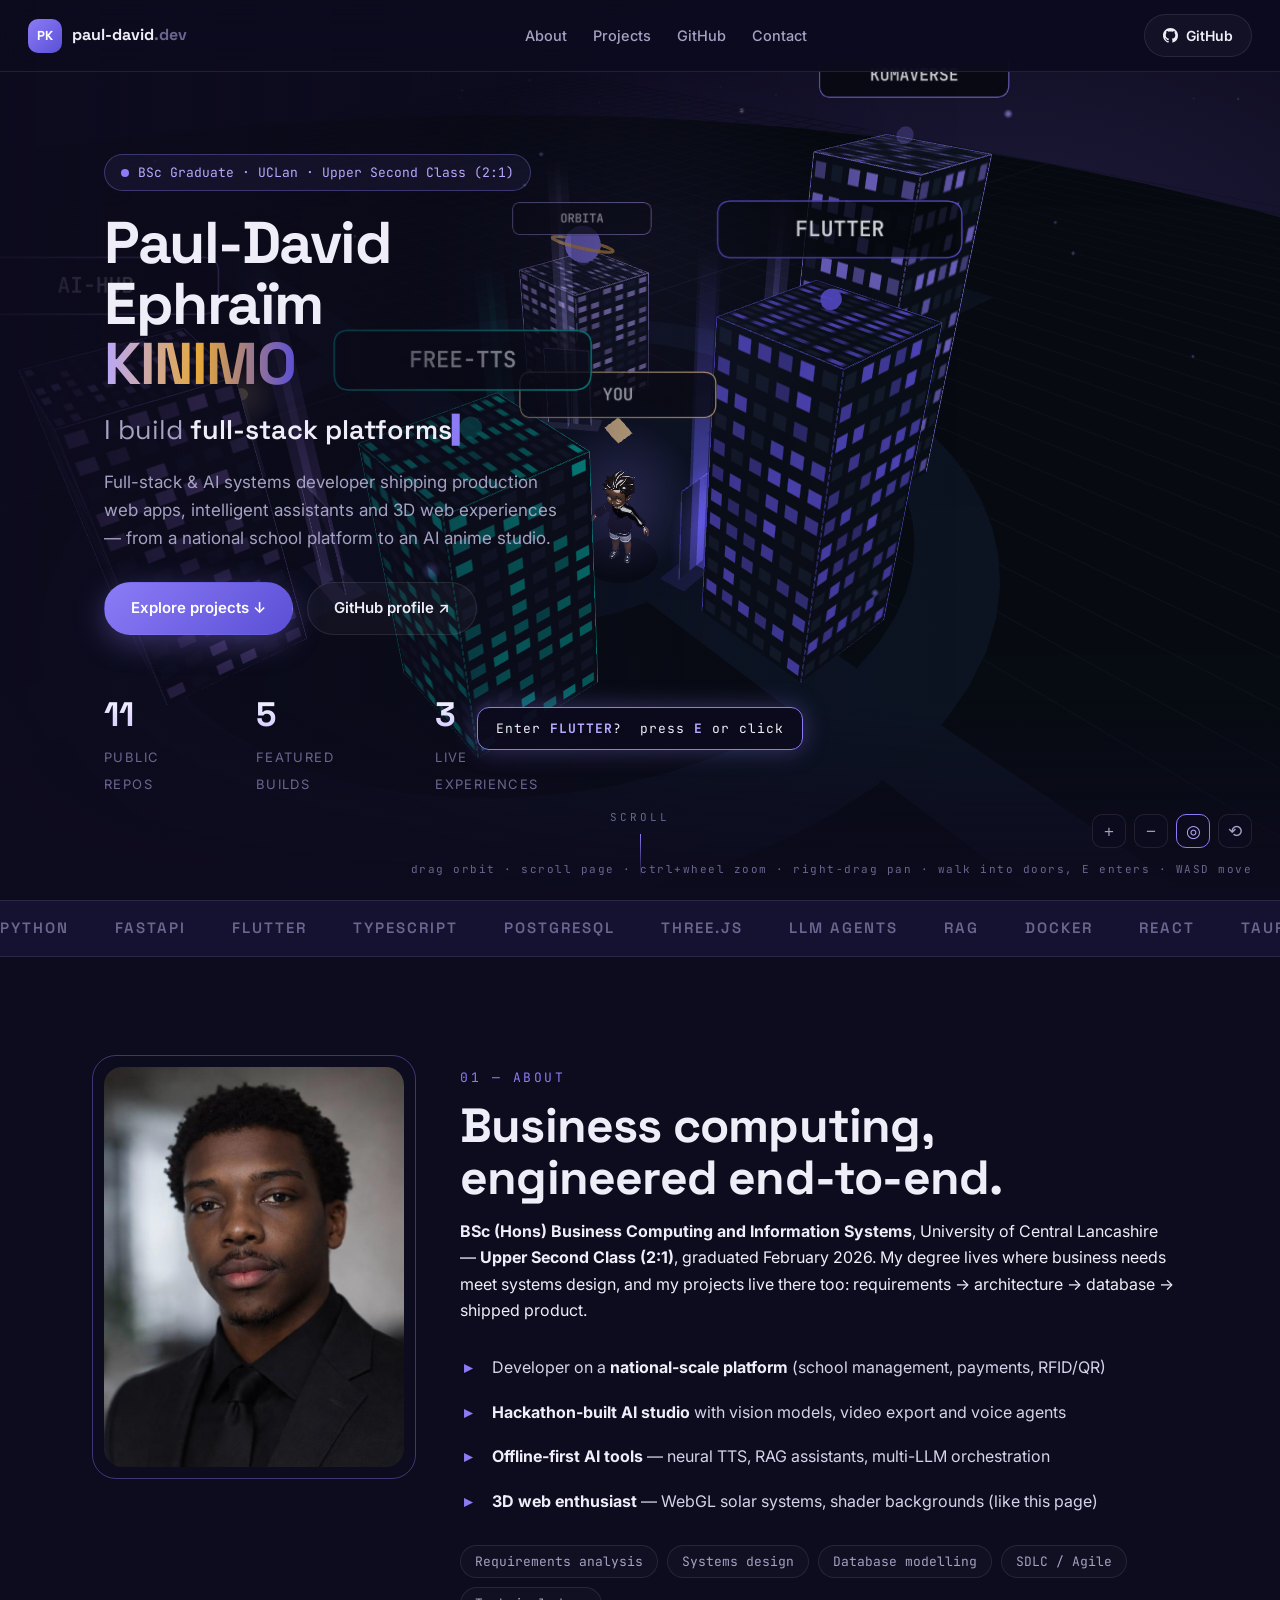
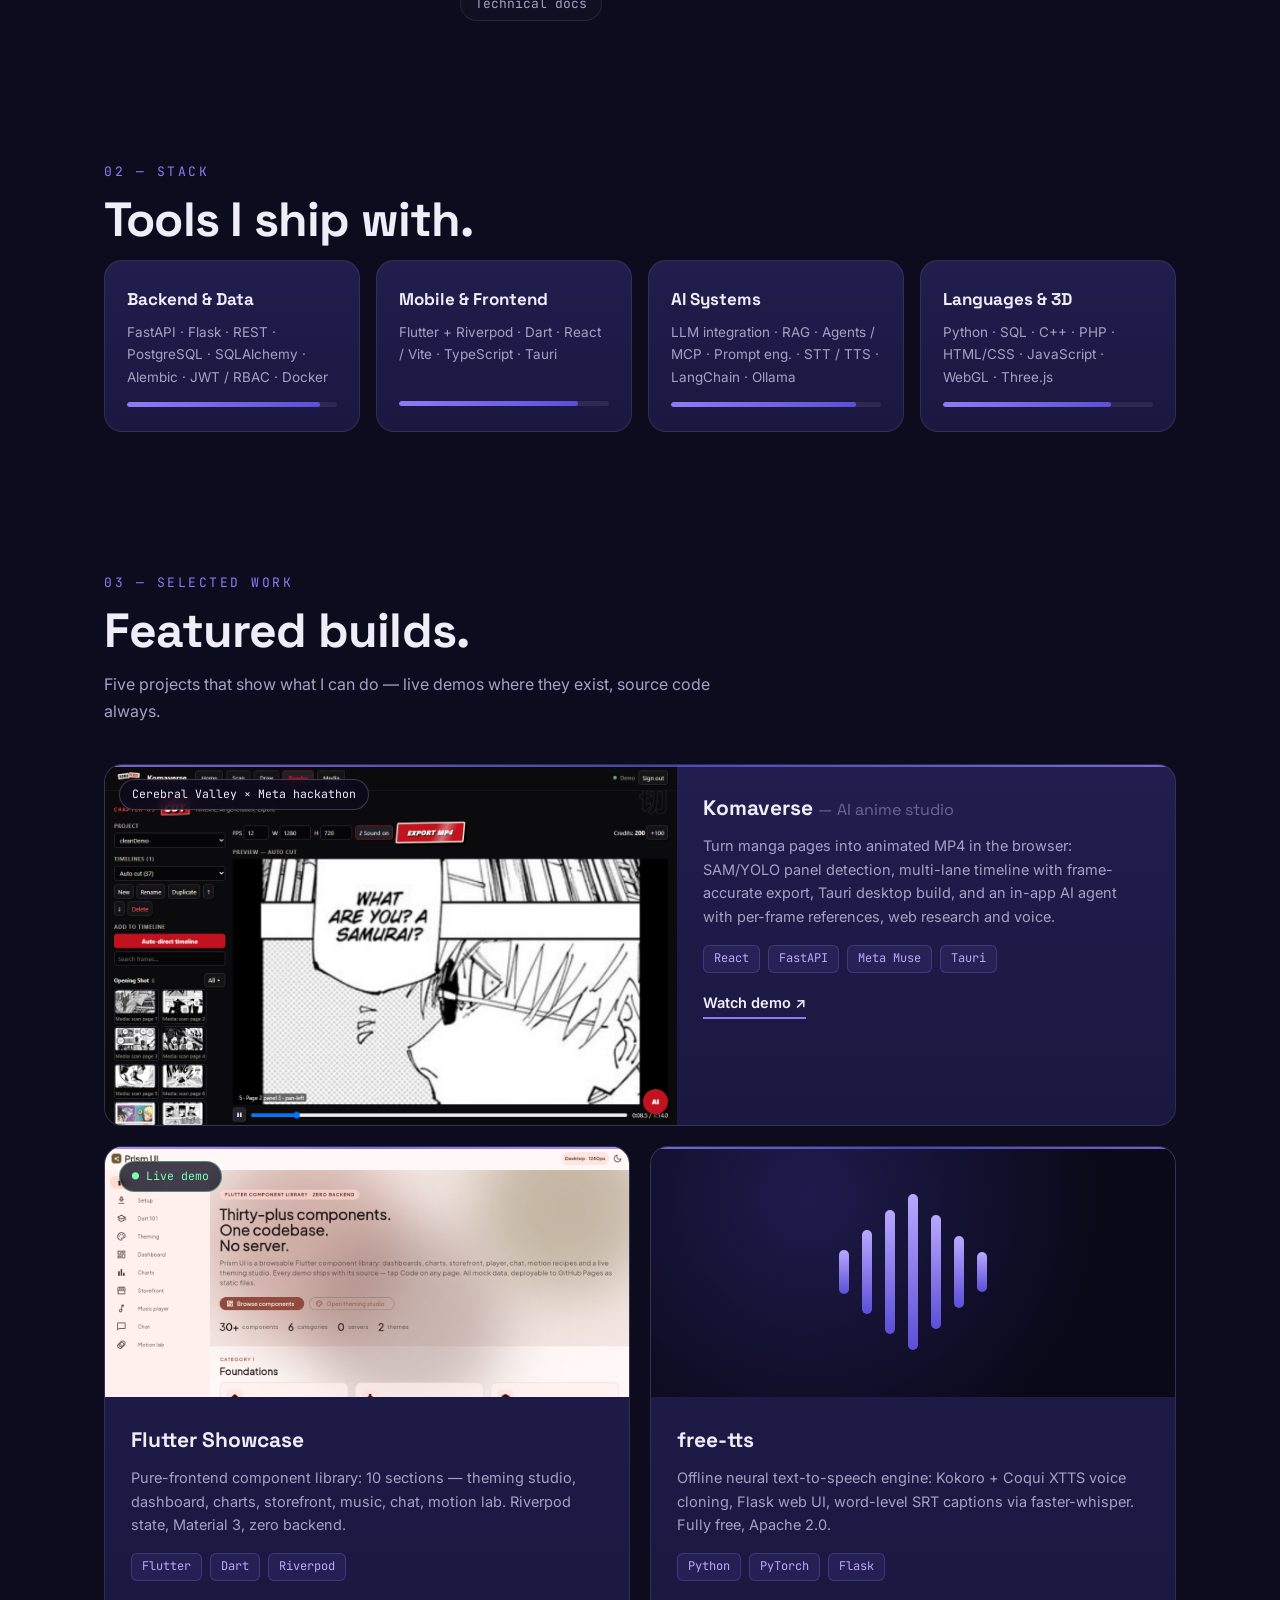
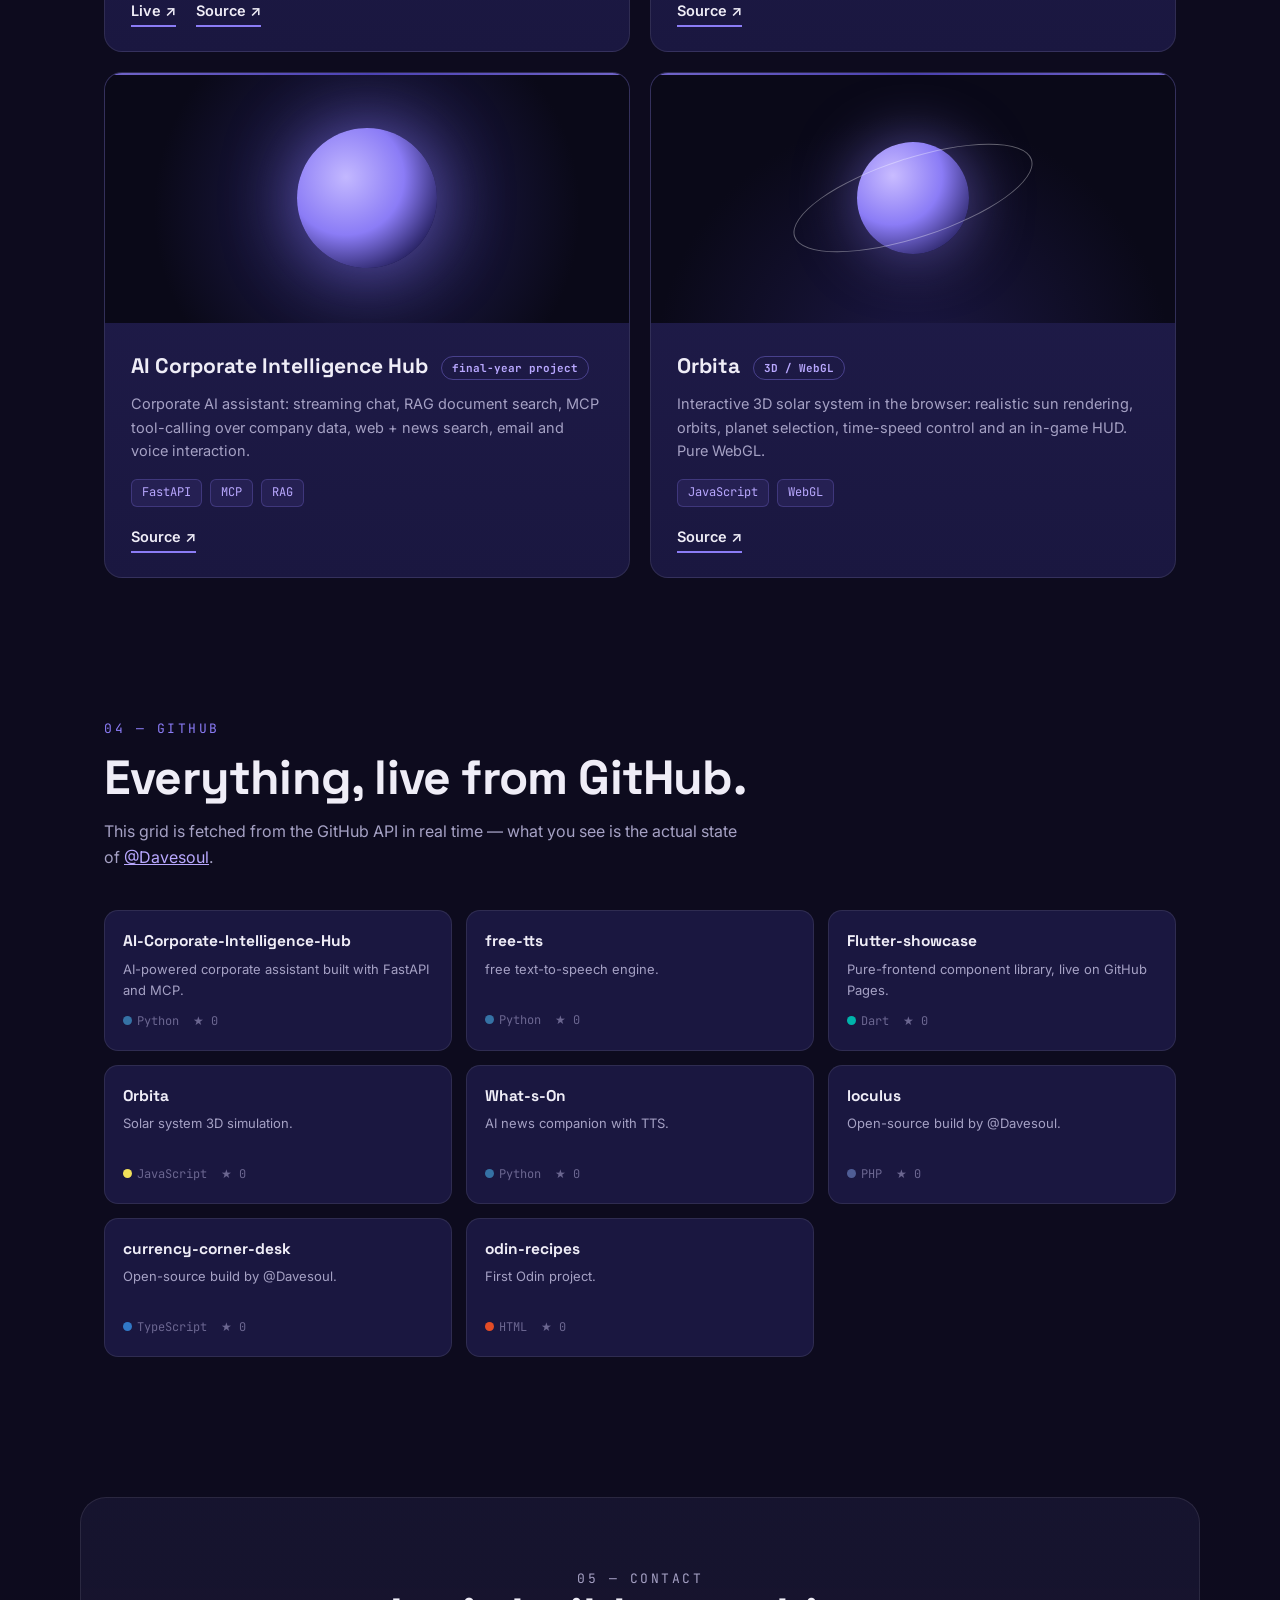
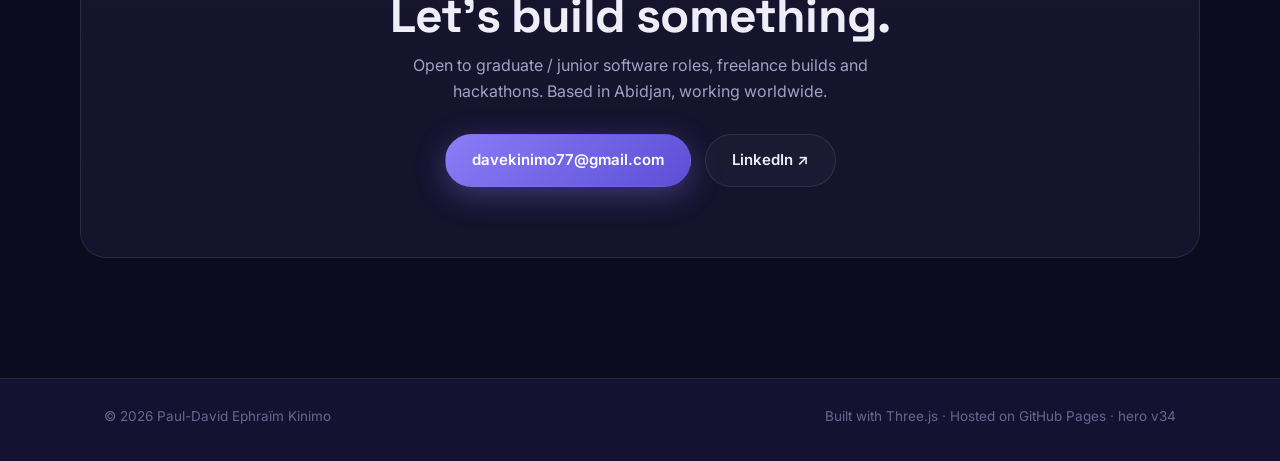
==== commit 3310fc1b: "Violet-11 palette across site, towers and both CVs, v34" ====
--- a/index.html
+++ b/index.html
@@ -189,7 +189,7 @@
 <footer>
   <div class="wrap foot">
     <span>© <span id="year">2026</span> Paul-David Ephraïm Kinimo</span>
-    <span>Built with Three.js · Hosted on GitHub Pages · <span id="heroVer">hero v33</span></span>
+    <span>Built with Three.js · Hosted on GitHub Pages · <span id="heroVer">hero v34</span></span>
   </div>
 </footer>
 
@@ -197,6 +197,6 @@
 <script src="vendor/fflate.min.js"></script>
 <script src="vendor/FBXLoader.js"></script>
 <script src="main.js?v=5" defer></script>
-<script src="hero.js?v=33" defer></script>
+<script src="hero.js?v=34" defer></script>
 </body>
 </html>
--- a/styles.css
+++ b/styles.css
@@ -1,7 +1,7 @@
 :root{
-  --bg:#052530; --bg2:#082e3d; --panel:#0a3442; --panel2:#0e3d4c;
-  --ink:#edf4f2; --muted:#93adb3; --faint:#5f7d85;
-  --ember:#2fd4c0; --ember2:#7ef0dd; --violet:#8f7bf3; --gold:#e5a83b;
+  --bg:#0d0b1e; --bg2:#141230; --panel:#1a1740; --panel2:#211d4d;
+  --ink:#efedf7; --muted:#a5a1c4; --faint:#6b6690;
+  --ember:#8b7cf6; --ember2:#b9a8ff; --violet:#5b4fd6; --gold:#e5a83b;
   --line:rgba(255,255,255,.09); --radius:18px;
   --font-d:'Space Grotesk',sans-serif; --font-b:'Inter',sans-serif; --font-m:'JetBrains Mono',monospace;
 }
@@ -12,10 +12,10 @@
 a{color:inherit}
 .wrap{max-width:1120px;margin:0 auto;padding:0 24px}
 .cursor-glow{position:fixed;width:520px;height:520px;border-radius:50%;pointer-events:none;z-index:1;
-  background:radial-gradient(circle,rgba(47,212,192,.07),transparent 65%);transform:translate(-50%,-50%);left:50%;top:30%}
+  background:radial-gradient(circle,rgba(139,124,246,.07),transparent 65%);transform:translate(-50%,-50%);left:50%;top:30%}
 /* ---------- nav ---------- */
 .nav{position:fixed;top:0;left:0;right:0;z-index:50;display:flex;align-items:center;justify-content:space-between;
-  padding:14px 28px;background:rgba(5,37,48,.9);backdrop-filter:blur(16px);-webkit-backdrop-filter:blur(16px);border-bottom:1px solid var(--line)}
+  padding:14px 28px;background:rgba(13,11,30,.9);backdrop-filter:blur(16px);-webkit-backdrop-filter:blur(16px);border-bottom:1px solid var(--line)}
 .brand{display:flex;align-items:center;gap:10px;text-decoration:none;font-family:var(--font-d);font-weight:700}
 .brand-mark{display:grid;place-items:center;width:34px;height:34px;border-radius:10px;font-size:13px;
   background:linear-gradient(135deg,var(--ember),var(--violet));color:#fff}
@@ -28,26 +28,26 @@
 .btn{display:inline-flex;align-items:center;gap:8px;padding:13px 26px;border-radius:999px;font-weight:600;font-size:15px;
   text-decoration:none;transition:transform .18s,box-shadow .18s,background .18s,border-color .18s;border:1px solid transparent;cursor:pointer}
 .btn:hover{transform:translateY(-2px)}
-.btn-primary{background:linear-gradient(135deg,var(--ember),#0e7c6f);color:#fff;box-shadow:0 8px 30px rgba(47,212,192,.35)}
+.btn-primary{background:linear-gradient(135deg,var(--ember),#5b4fd6);color:#fff;box-shadow:0 8px 30px rgba(139,124,246,.35)}
 .btn-ghost{border-color:var(--line);color:var(--ink);background:rgba(255,255,255,.03)}
 .btn-ghost:hover{border-color:var(--ember)}
 .btn-small{padding:9px 18px;font-size:14px;border-color:var(--line);background:rgba(255,255,255,.03)}
 /* ---------- hero ---------- */
 .hero{position:relative;min-height:100vh;display:flex;align-items:center;overflow:hidden;
   background:
-    radial-gradient(900px 500px at 78% 30%,rgba(47,212,192,.14),transparent 65%),
-    radial-gradient(700px 500px at 12% 85%,rgba(143,123,243,.12),transparent 65%),
-    radial-gradient(500px 400px at 50% 50%,rgba(47,212,192,.05),transparent 70%),
+    radial-gradient(900px 500px at 78% 30%,rgba(139,124,246,.14),transparent 65%),
+    radial-gradient(700px 500px at 12% 85%,rgba(139,124,246,.12),transparent 65%),
+    radial-gradient(500px 400px at 50% 50%,rgba(139,124,246,.05),transparent 70%),
     var(--bg)}
 #scene{position:absolute;inset:0;width:100%;height:100%;display:block}
 .hero-shade{position:absolute;inset:0;z-index:1;pointer-events:none;background:
-    linear-gradient(90deg,rgba(5,37,48,.94),rgba(5,37,48,.62) 32%,rgba(5,37,48,.15) 55%,rgba(5,37,48,0) 75%),
-    linear-gradient(0deg,var(--bg) 0%,rgba(5,37,48,0) 22%)}
+    linear-gradient(90deg,rgba(13,11,30,.94),rgba(13,11,30,.62) 32%,rgba(13,11,30,.15) 55%,rgba(13,11,30,0) 75%),
+    linear-gradient(0deg,var(--bg) 0%,rgba(13,11,30,0) 22%)}
 .hero-inner{position:relative;z-index:2;max-width:1120px;margin:0 auto;padding:130px 24px 80px;width:100%}
 .eyebrow{display:inline-flex;align-items:center;gap:9px;font-family:var(--font-m);font-size:13px;color:var(--ember2);
-  border:1px solid rgba(47,212,192,.35);border-radius:999px;padding:7px 16px;background:rgba(47,212,192,.07);margin-bottom:22px}
+  border:1px solid rgba(139,124,246,.35);border-radius:999px;padding:7px 16px;background:rgba(139,124,246,.07);margin-bottom:22px}
 .pulse{width:8px;height:8px;border-radius:50%;background:var(--ember);animation:pulse 1.8s infinite}
-@keyframes pulse{0%,100%{box-shadow:0 0 0 0 rgba(47,212,192,.5)}50%{box-shadow:0 0 0 9px rgba(47,212,192,0)}}
+@keyframes pulse{0%,100%{box-shadow:0 0 0 0 rgba(139,124,246,.5)}50%{box-shadow:0 0 0 9px rgba(139,124,246,0)}}
 .hero h1{font-family:var(--font-d);font-size:clamp(44px,7.5vw,92px);line-height:1.02;letter-spacing:-1.5px;font-weight:700}
 .grad{background:linear-gradient(92deg,var(--ember2),var(--gold) 50%,var(--violet));-webkit-background-clip:text;background-clip:text;color:transparent}
 .typed-line{font-family:var(--font-d);font-size:clamp(19px,2.6vw,27px);margin-top:14px;color:var(--muted);min-height:1.6em}
@@ -57,7 +57,7 @@
 .lede{max-width:620px;color:var(--muted);margin-top:16px;font-size:17px}
 .hero-cta{display:flex;gap:14px;margin-top:30px;flex-wrap:wrap}
 .stats{display:flex;gap:44px;margin-top:52px}
-.stat b{display:block;font-family:var(--font-d);font-size:34px;background:linear-gradient(180deg,#fff,#8fe9d8);-webkit-background-clip:text;background-clip:text;color:transparent}
+.stat b{display:block;font-family:var(--font-d);font-size:34px;background:linear-gradient(180deg,#fff,#c9bcff);-webkit-background-clip:text;background-clip:text;color:transparent}
 .stat span{font-size:13px;color:var(--faint);text-transform:uppercase;letter-spacing:1.4px}
 .scroll-hint{position:absolute;bottom:22px;left:50%;transform:translateX(-50%);font-family:var(--font-m);font-size:11px;
   letter-spacing:3px;color:var(--faint);text-transform:uppercase;display:flex;flex-direction:column;align-items:center;gap:8px;z-index:2}
@@ -68,14 +68,14 @@
 @media(max-width:900px){.hero-hint{bottom:12px;right:12px;left:12px;text-align:center;font-size:10px}}
 .cam-controls{position:absolute;bottom:52px;right:28px;z-index:2;display:flex;gap:8px}
 .cam-controls button{width:34px;height:34px;border-radius:10px;border:1px solid var(--line);
-  background:rgba(5,37,48,.8);color:var(--muted);font-size:17px;line-height:1;cursor:pointer;backdrop-filter:blur(8px);
+  background:rgba(13,11,30,.8);color:var(--muted);font-size:17px;line-height:1;cursor:pointer;backdrop-filter:blur(8px);
   display:grid;place-items:center;transition:border-color .2s,color .2s}
 .cam-controls button:hover{border-color:var(--ember);color:var(--ink)}
 .cam-controls button.on{border-color:var(--ember);color:var(--ember2)}
 #scene{touch-action:pan-y}
 .door-prompt{position:absolute;bottom:150px;left:50%;transform:translateX(-50%);z-index:3;font-family:var(--font-m);
-  font-size:13px;letter-spacing:1px;color:var(--ink);background:rgba(5,37,48,.92);border:1px solid var(--ember);
-  border-radius:12px;padding:10px 18px;cursor:pointer;box-shadow:0 0 24px rgba(47,212,192,.35);white-space:nowrap}
+  font-size:13px;letter-spacing:1px;color:var(--ink);background:rgba(13,11,30,.92);border:1px solid var(--ember);
+  border-radius:12px;padding:10px 18px;cursor:pointer;box-shadow:0 0 24px rgba(139,124,246,.35);white-space:nowrap}
 .door-prompt b{color:var(--ember2)}
 .door-prompt[hidden]{display:none}
 .hero-inner{pointer-events:none}
@@ -100,7 +100,7 @@
   .hero-inner{padding:110px 18px 0}
 }
 .webgl-status{position:absolute;bottom:100px;right:28px;z-index:2;max-width:340px;font-family:var(--font-m);
-  font-size:12px;color:#bfe9dd;background:rgba(4,40,48,.85);border:1px solid rgba(47,212,192,.6);
+  font-size:12px;color:#d7d0f5;background:rgba(20,16,45,.85);border:1px solid rgba(139,124,246,.6);
   border-radius:12px;padding:10px 14px}
 .webgl-status[hidden]{display:none}
 /* ---------- marquee ---------- */
@@ -119,13 +119,13 @@
 .about-grid{display:grid;grid-template-columns:300px 1fr;gap:56px;align-items:start}
 .about-photo{position:relative}
 .about-photo img{width:100%;aspect-ratio:3/4;object-fit:cover;object-position:top;border-radius:var(--radius);display:block;filter:saturate(.92)}
-.photo-ring{position:absolute;inset:-12px;border:1px solid rgba(47,212,192,.4);border-radius:24px;pointer-events:none;animation:ringpulse 3s ease-in-out infinite}
-@keyframes ringpulse{0%,100%{box-shadow:0 0 0 0 rgba(47,212,192,0);border-color:rgba(47,212,192,.4)}50%{box-shadow:0 0 34px 2px rgba(47,212,192,.35);border-color:rgba(47,212,192,.9)}}
+.photo-ring{position:absolute;inset:-12px;border:1px solid rgba(139,124,246,.4);border-radius:24px;pointer-events:none;animation:ringpulse 3s ease-in-out infinite}
+@keyframes ringpulse{0%,100%{box-shadow:0 0 0 0 rgba(139,124,246,0);border-color:rgba(139,124,246,.4)}50%{box-shadow:0 0 34px 2px rgba(139,124,246,.35);border-color:rgba(139,124,246,.9)}}
 .about-photo{transition:transform .25s}
 .about-photo img{transition:box-shadow .3s}
-.about-photo:hover img{box-shadow:0 24px 70px rgba(47,212,192,.35)}
+.about-photo:hover img{box-shadow:0 24px 70px rgba(139,124,246,.35)}
 .checklist{list-style:none;margin:22px 0}
-.checklist li{padding:9px 0 9px 32px;position:relative;color:#d3e2e2}
+.checklist li{padding:9px 0 9px 32px;position:relative;color:#d6d2ea}
 .checklist li::before{content:"▸";position:absolute;left:4px;color:var(--ember);font-weight:700}
 .checklist strong{color:var(--ink)}
 .chip-row{display:flex;flex-wrap:wrap;gap:9px}
@@ -133,7 +133,7 @@
 /* ---------- skills ---------- */
 .skills-grid{display:grid;grid-template-columns:repeat(4,1fr);gap:16px}
 .skill-card{background:linear-gradient(180deg,var(--panel2),var(--panel));border:1px solid var(--line);border-radius:var(--radius);padding:24px 22px;transition:border-color .25s,transform .25s}
-.skill-card:hover{border-color:rgba(47,212,192,.5);transform:translateY(-4px)}
+.skill-card:hover{border-color:rgba(139,124,246,.5);transform:translateY(-4px)}
 .skill-card h3{font-family:var(--font-d);font-size:17px;margin-bottom:8px}
 .skill-card p{font-size:13.5px;color:var(--muted);min-height:66px}
 .bar{height:5px;border-radius:3px;background:rgba(255,255,255,.08);margin-top:14px;overflow:hidden}
@@ -142,60 +142,60 @@
 .proj-grid{display:grid;grid-template-columns:repeat(2,1fr);gap:20px}
 .card{background:linear-gradient(180deg,var(--panel2),var(--panel));border:1px solid var(--line);border-radius:var(--radius);
   overflow:hidden;transition:transform .25s,border-color .25s,box-shadow .25s;will-change:transform}
-.card:hover{border-color:rgba(47,212,192,.55);box-shadow:0 24px 60px rgba(0,0,0,.5)}
+.card:hover{border-color:rgba(139,124,246,.55);box-shadow:0 24px 60px rgba(0,0,0,.5)}
 .card.span2{grid-column:span 2;display:grid;grid-template-columns:1.15fr 1fr}
 .card.span2 .thumb{min-height:360px}
-.thumb{position:relative;min-height:250px;overflow:hidden;background:#03161d}
+.thumb{position:relative;min-height:250px;overflow:hidden;background:#0a0918}
 .thumb img,.thumb video,.thumb iframe{width:100%;height:100%;object-fit:cover;object-position:top;display:block;position:absolute;inset:0;transition:transform .5s;border:0}
 .thumb.video-embed{background:url(assets/komaverse.png) center top/cover no-repeat}
 .card:hover .thumb img,.card:hover .thumb video{transform:scale(1.07)}
 .card::before{content:"";position:absolute;top:0;left:0;right:0;height:2px;z-index:2;
   background:linear-gradient(90deg,var(--ember),var(--violet),var(--ember));opacity:.8}
-.badge{position:absolute;top:14px;left:14px;font-family:var(--font-m);font-size:11.5px;background:rgba(5,37,48,.78);color:var(--ink);
+.badge{position:absolute;top:14px;left:14px;font-family:var(--font-m);font-size:11.5px;background:rgba(13,11,30,.78);color:var(--ink);
   border:1px solid rgba(255,255,255,.2);padding:5px 12px;border-radius:999px;backdrop-filter:blur(6px)}
 .badge.live{color:#7dffb0;border-color:rgba(125,255,176,.4)}
 .card-body{padding:26px 26px 24px}
 .card-body h3{font-family:var(--font-d);font-size:21px;margin-bottom:8px}
 .card-body h3 .arrow{color:var(--faint);font-weight:400;font-size:16px}
 .card-body .mini{display:inline-block;vertical-align:middle;font-family:var(--font-m);font-size:11px;color:var(--ember2);
-  border:1px solid rgba(47,212,192,.4);border-radius:999px;padding:2px 10px;margin-left:8px}
+  border:1px solid rgba(139,124,246,.4);border-radius:999px;padding:2px 10px;margin-left:8px}
 .card-body p{color:var(--muted);font-size:14.5px}
 .tags{display:flex;flex-wrap:wrap;gap:8px;margin:16px 0 18px}
-.tags span{font-family:var(--font-m);font-size:12px;color:var(--ember2);background:rgba(47,212,192,.09);
-  border:1px solid rgba(47,212,192,.25);border-radius:6px;padding:3px 10px}
+.tags span{font-family:var(--font-m);font-size:12px;color:var(--ember2);background:rgba(139,124,246,.09);
+  border:1px solid rgba(139,124,246,.25);border-radius:6px;padding:3px 10px}
 .links{display:flex;gap:20px}
 .links a{font-weight:600;font-size:14.5px;text-decoration:none;color:var(--ink);border-bottom:2px solid var(--ember);padding-bottom:2px}
 .links a:hover{color:var(--ember2)}
 /* css-art thumbs */
-.thumb-tts{background:radial-gradient(circle at 30% 20%,#0b3542,#03161d 70%)}
+.thumb-tts{background:radial-gradient(circle at 30% 20%,#1e1b4d,#0a0918 70%)}
 .wave{position:absolute;inset:0;display:flex;align-items:center;justify-content:center;gap:13px}
 .wave i{width:10px;border-radius:5px;background:linear-gradient(180deg,var(--ember2),var(--violet));animation:wv 1.2s ease-in-out infinite}
 .wave i:nth-child(1){height:44px}.wave i:nth-child(2){height:84px;animation-delay:.1s}.wave i:nth-child(3){height:124px;animation-delay:.2s}
 .wave i:nth-child(4){height:156px;animation-delay:.3s}.wave i:nth-child(5){height:114px;animation-delay:.4s}
 .wave i:nth-child(6){height:72px;animation-delay:.5s}.wave i:nth-child(7){height:40px;animation-delay:.6s}
 @keyframes wv{0%,100%{transform:scaleY(.55)}50%{transform:scaleY(1)}}
-.thumb-ai{background:radial-gradient(circle at 50% 55%,#123047,#03161d 72%)}
+.thumb-ai{background:radial-gradient(circle at 50% 55%,#232058,#0a0918 72%)}
 .orb{position:absolute;top:50%;left:50%;width:140px;height:140px;transform:translate(-50%,-50%);border-radius:50%;
-  background:radial-gradient(circle at 35% 35%,#c3b8ff,#8f7bf3 45%,#1d2f66 80%);box-shadow:0 0 70px rgba(143,123,243,.65);animation:float 5s ease-in-out infinite}
+  background:radial-gradient(circle at 35% 35%,#c3b8ff,#8b7cf6 45%,#241f5e 80%);box-shadow:0 0 70px rgba(139,124,246,.65);animation:float 5s ease-in-out infinite}
 @keyframes float{0%,100%{transform:translate(-50%,-54%)}50%{transform:translate(-50%,-46%)}}
-.thumb-nafema{background:linear-gradient(135deg,#06232e,#0b4238)}
+.thumb-nafema{background:linear-gradient(135deg,#141233,#2a2560)}
 .grid-lines{position:absolute;inset:0;background-image:linear-gradient(rgba(125,255,176,.13) 1px,transparent 1px),linear-gradient(90deg,rgba(125,255,176,.13) 1px,transparent 1px);background-size:34px 34px;mask-image:radial-gradient(circle at 50% 50%,#000 30%,transparent 75%)}
-.thumb-orbita{background:radial-gradient(circle at 50% 120%,#0e2f45,#03161d 65%)}
+.thumb-orbita{background:radial-gradient(circle at 50% 120%,#1c1845,#0a0918 65%)}
 .planet{position:absolute;top:50%;left:50%;width:112px;height:112px;transform:translate(-50%,-50%);border-radius:50%;
-  background:radial-gradient(circle at 32% 30%,#8fe9d8,var(--ember) 45%,#043f3a 85%);box-shadow:0 0 60px rgba(47,212,192,.55)}
+  background:radial-gradient(circle at 32% 30%,#c9bcff,var(--ember) 45%,#241f5e 85%);box-shadow:0 0 60px rgba(139,124,246,.55)}
 .orbit-ring{position:absolute;top:50%;left:50%;width:250px;height:80px;transform:translate(-50%,-50%) rotate(-18deg);
   border:1px solid rgba(255,255,255,.35);border-radius:50%}
 /* ---------- github section ---------- */
 .repo-grid{display:grid;grid-template-columns:repeat(3,1fr);gap:14px;margin-top:8px}
 .repo{background:var(--panel);border:1px solid var(--line);border-radius:14px;padding:18px;transition:border-color .2s,transform .2s;text-decoration:none;display:block}
-.repo:hover{border-color:rgba(143,123,243,.6);transform:translateY(-3px)}
+.repo:hover{border-color:rgba(139,124,246,.6);transform:translateY(-3px)}
 .repo h4{font-family:var(--font-d);font-size:15.5px;margin-bottom:4px;word-break:break-word}
 .repo p{font-size:13px;color:var(--muted);min-height:42px;margin-bottom:10px}
 .repo-meta{display:flex;align-items:center;gap:14px;font-family:var(--font-m);font-size:12px;color:var(--faint)}
 .dot{width:9px;height:9px;border-radius:50%;display:inline-block;margin-right:5px}
 .loading{color:var(--faint);font-family:var(--font-m)}
 /* ---------- contact / footer ---------- */
-.contact-box{text-align:center;background:linear-gradient(180deg,rgba(47,212,192,.08),rgba(143,123,243,.07));
+.contact-box{text-align:center;background:linear-gradient(180deg,rgba(139,124,246,.08),rgba(139,124,246,.07));
   border:1px solid var(--line);border-radius:26px;padding:70px 30px;margin-bottom:90px}
 .contact-box h2{margin-bottom:10px}
 .contact-box p{color:var(--muted);max-width:520px;margin:0 auto}
@@ -207,7 +207,7 @@
 .reveal.in{opacity:1;transform:none}
 /* ---------- toast ---------- */
 .toast{position:fixed;bottom:26px;left:50%;transform:translateX(-50%) translateY(20px);background:var(--panel2);
-  border:1px solid rgba(47,212,192,.5);color:var(--ink);font-size:14px;padding:12px 22px;border-radius:999px;
+  border:1px solid rgba(139,124,246,.5);color:var(--ink);font-size:14px;padding:12px 22px;border-radius:999px;
   opacity:0;transition:opacity .3s,transform .3s;z-index:99;pointer-events:none}
 .toast.show{opacity:1;transform:translateX(-50%) translateY(0)}
 @media (prefers-reduced-motion:reduce){.reveal{opacity:1;transform:none}.marquee-track{animation:none}.wave i,.orb{animation:none}}
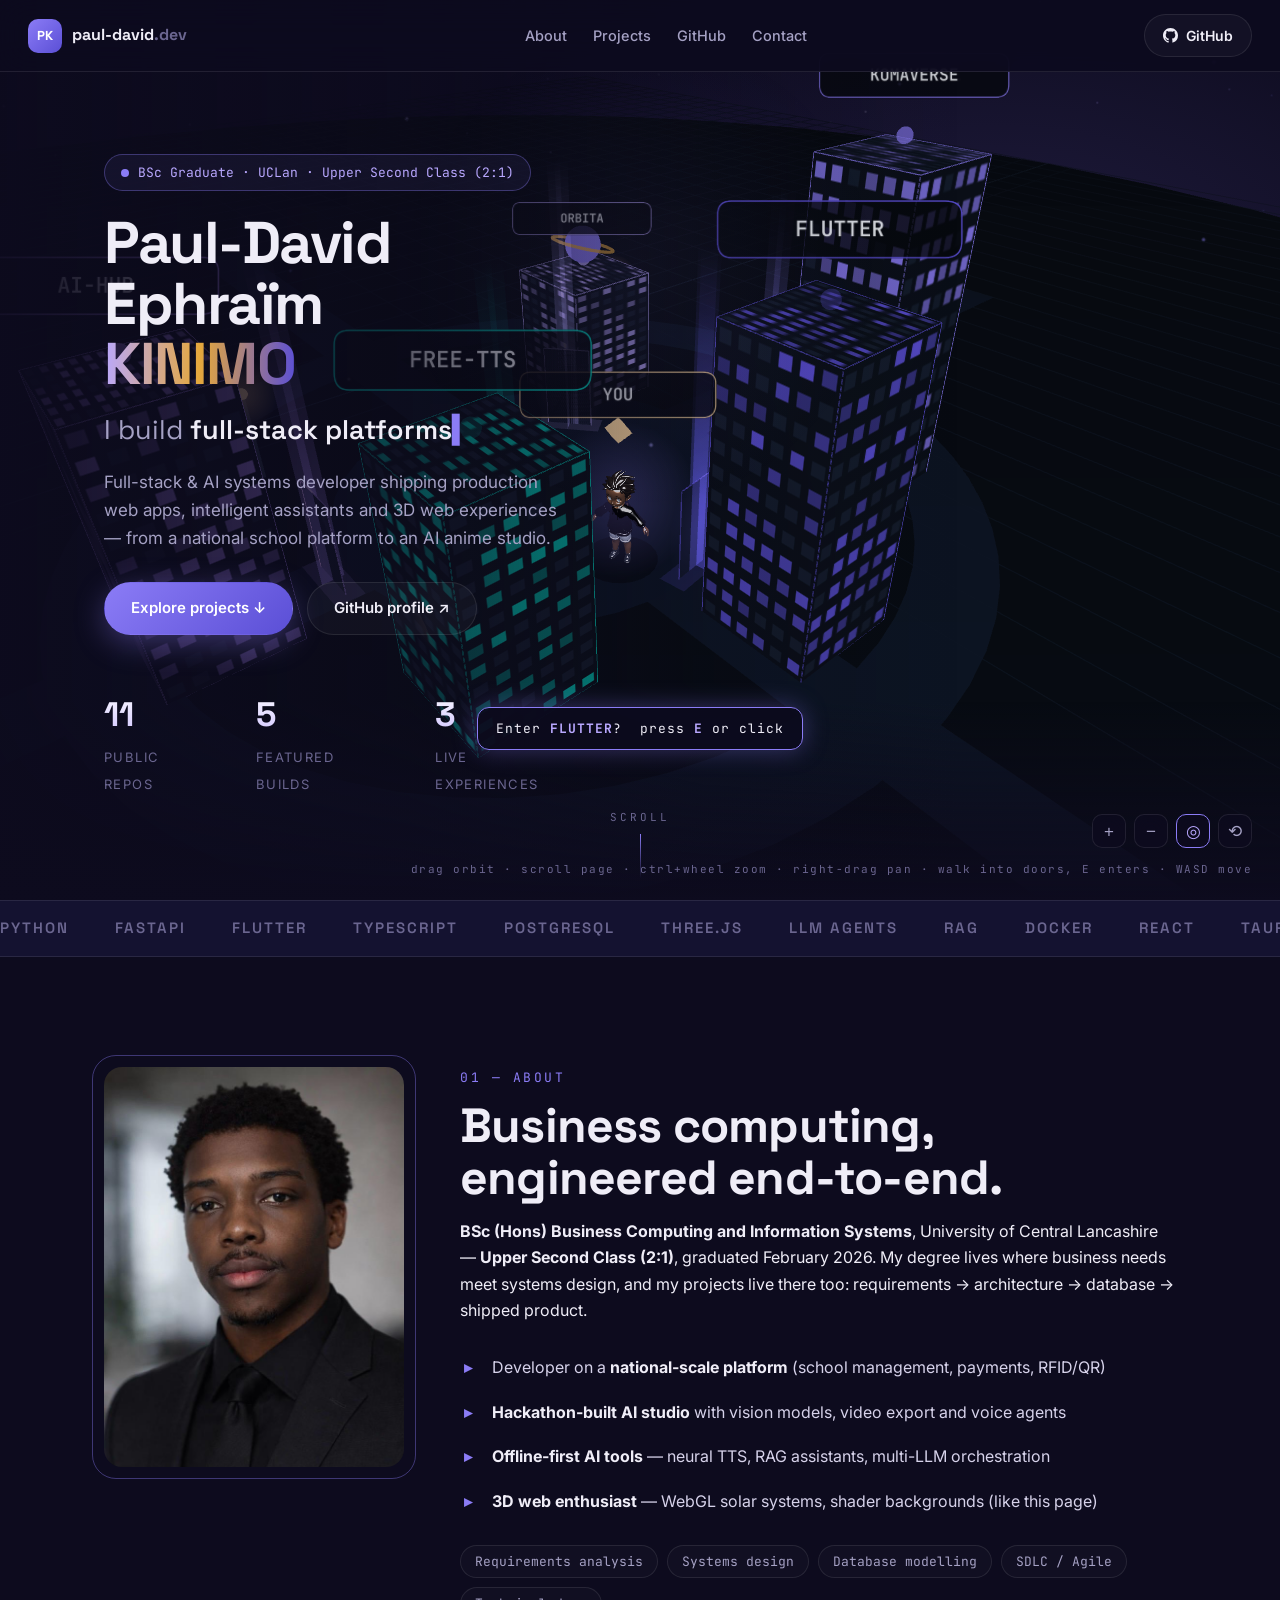
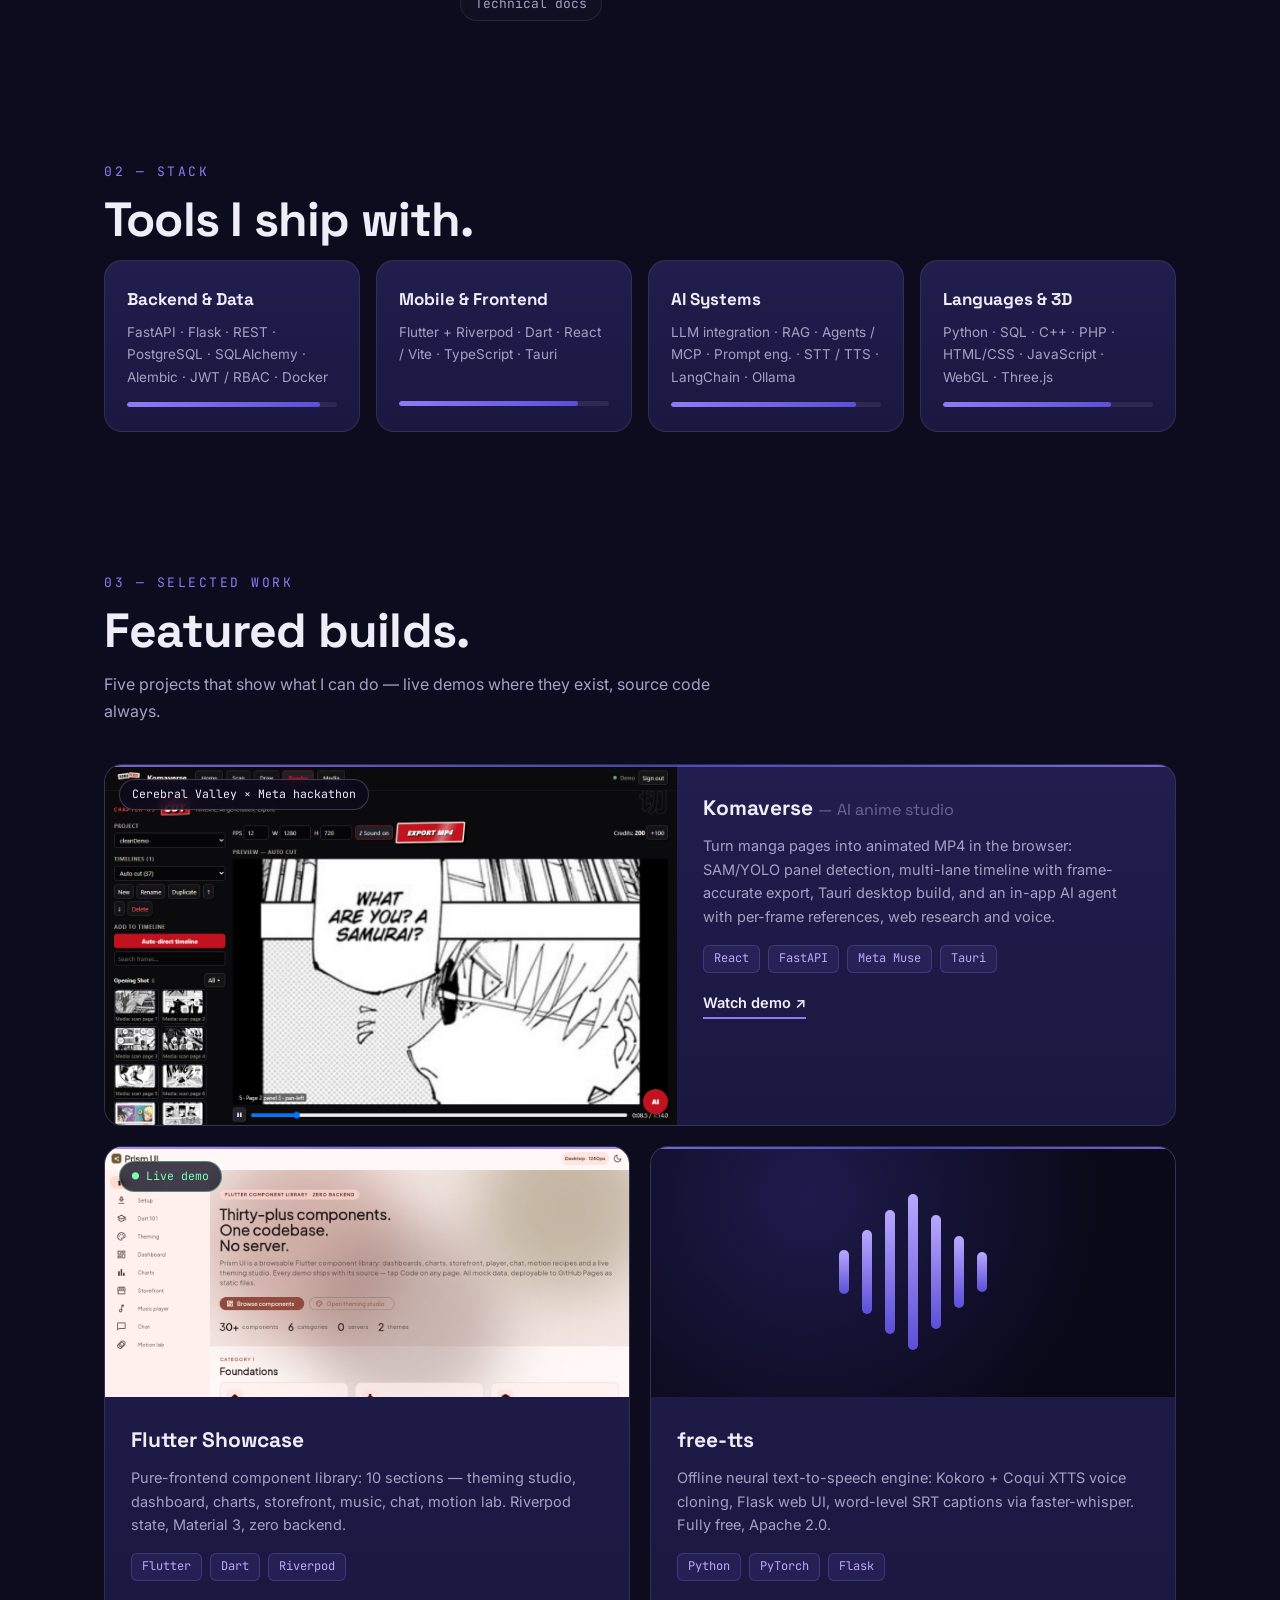
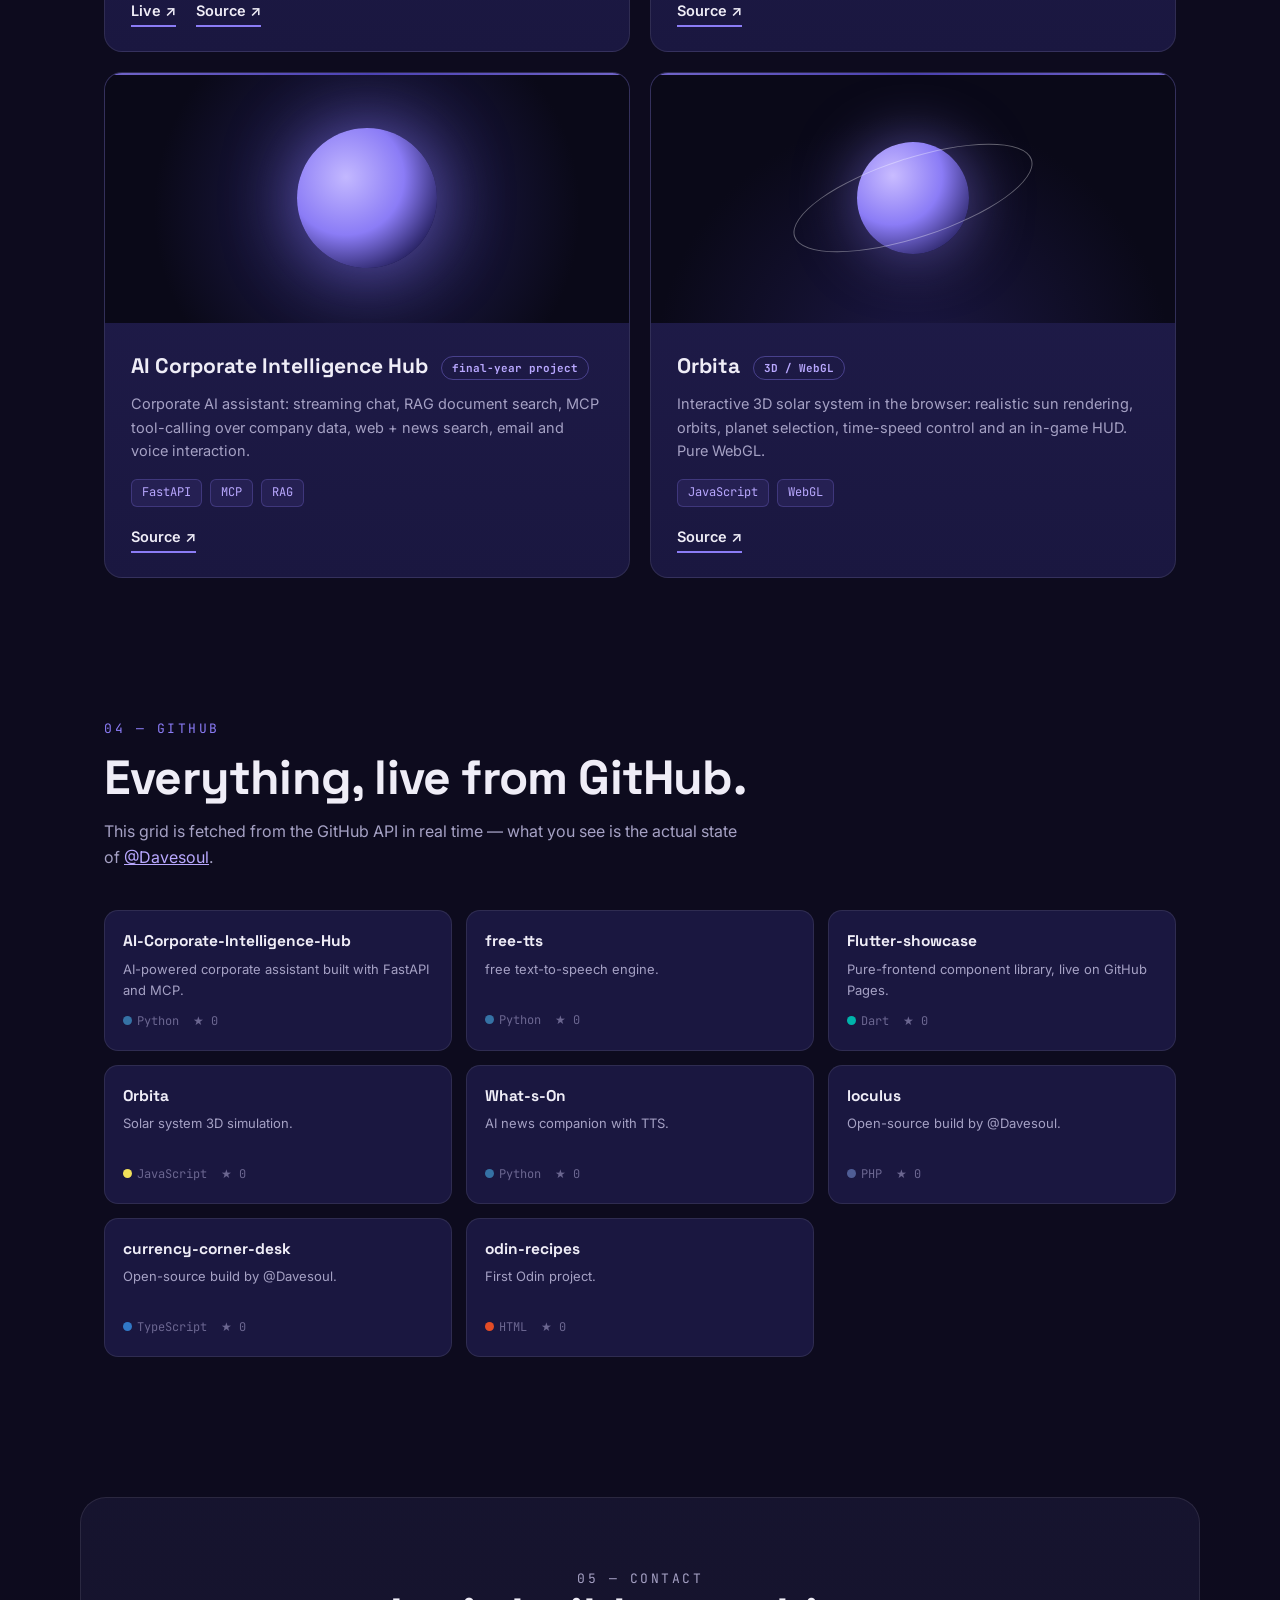
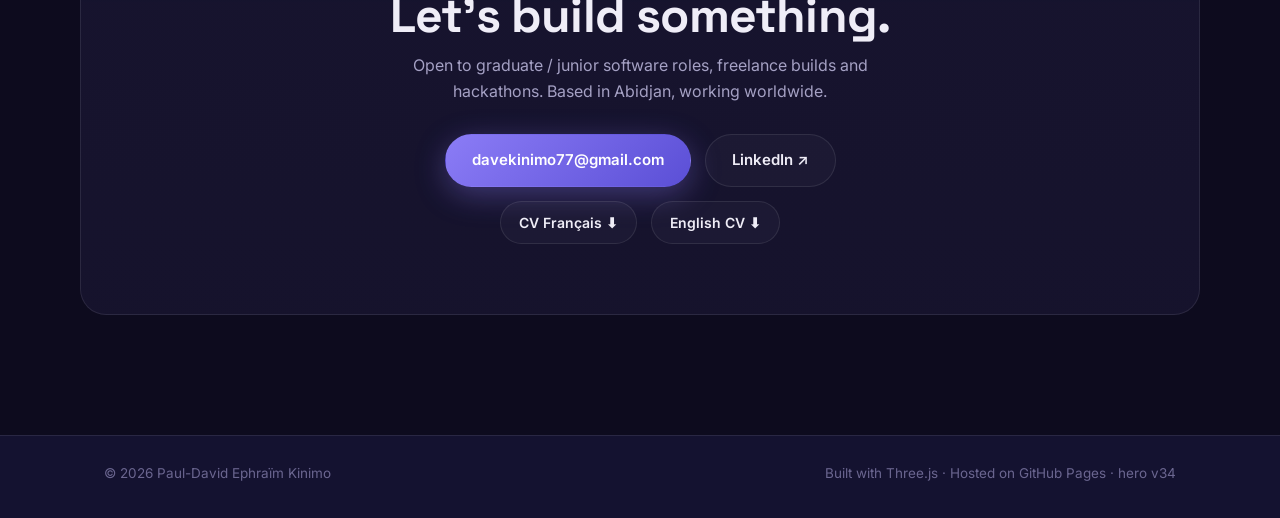
==== commit 46e29da9: "CV PDFs downloadable + viewable from contact section" ====
--- a/index.html
+++ b/index.html
@@ -183,6 +183,10 @@
       <a class="btn btn-primary" href="mailto:davekinimo77@gmail.com">davekinimo77@gmail.com</a>
       <a class="btn btn-ghost" href="https://www.linkedin.com/in/dave-kinimo-028955311/" target="_blank" rel="noopener">LinkedIn ↗</a>
     </div>
+    <div class="hero-cta" style="margin-top:14px">
+      <a class="btn btn-small" href="cv-fr.pdf" target="_blank" rel="noopener">CV Français ⬇</a>
+      <a class="btn btn-small" href="cv-en.pdf" target="_blank" rel="noopener">English CV ⬇</a>
+    </div>
   </div>
 </section>
 
